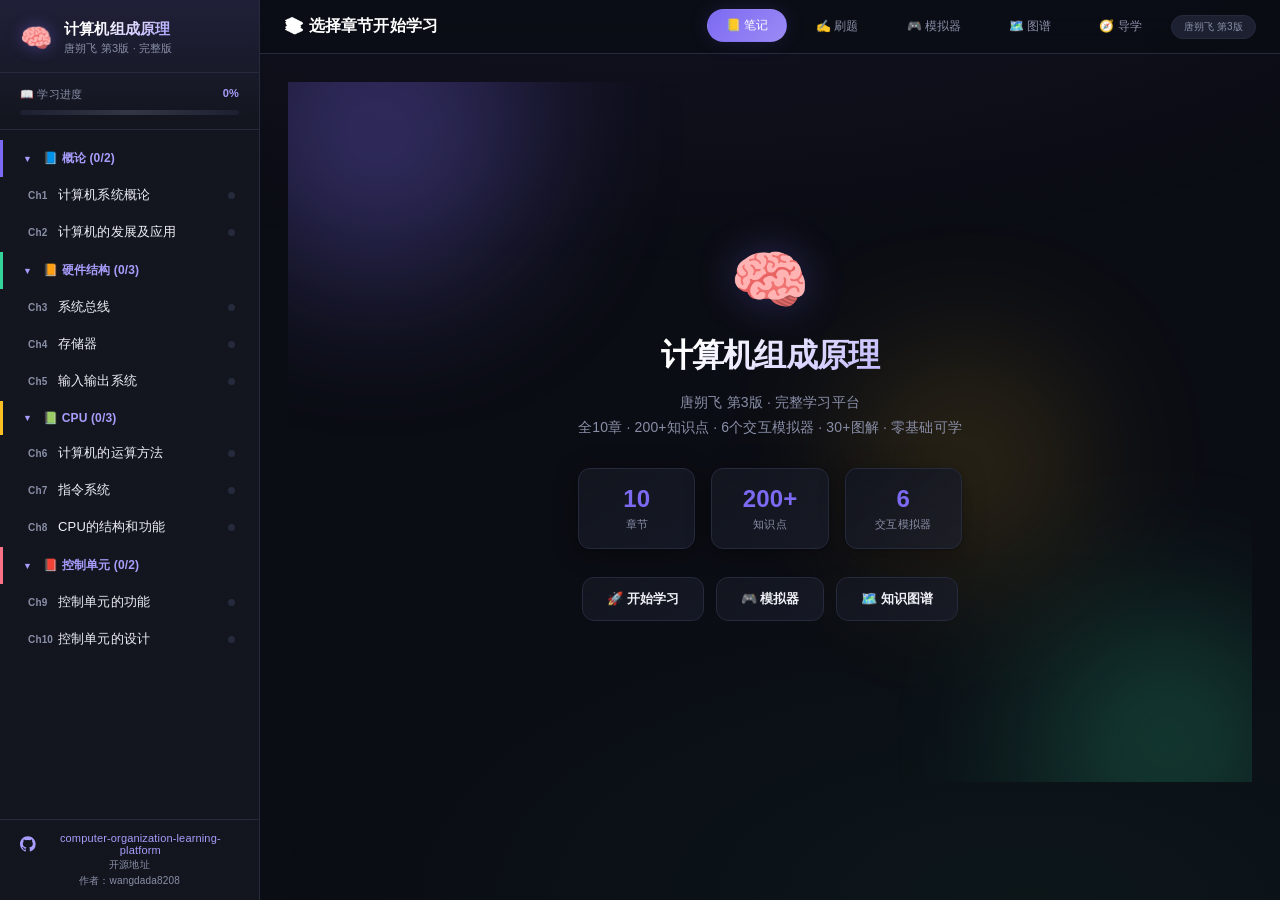
==== 计算机组成原理学习平台🦞.html @ 29bec005 "feat: UI深度美化改造 — 全新设计系统、粒子动画欢迎页、流光进度条、胶囊选项卡、毛玻璃卡片、全局动效系统" ====
<!DOCTYPE html><html lang="zh-CN"><head><meta charset="UTF-8"><meta name="viewport" content="width=device-width,initial-scale=1.0"><meta name="description" content="计算机组成原理（唐朔飞第3版）完整学习平台，含200+知识点、6个交互模拟器、30+图解、刷题模块，零基础可学"><meta name="keywords" content="计算机组成原理,唐朔飞,学习平台,数字电路,CPU,指令系统,冯诺依曼,补码,Cache,流水线"><link rel="icon" href="data:image/svg+xml,<svg xmlns='http://www.w3.org/2000/svg' viewBox='0 0 100 100'><text y='.9em' font-size='90'>🧠</text></svg>"><title>计算机组成原理 完整学习平台🦞</title><style>
:root{--bg:#0b0d14;--bg2:#13161f;--bg3:#1c2030;--tx:#eef0f5;--t2:#8a8fa8;--ac:#7c6af2;--a2:#a89dfc;--gn:#34d399;--rd:#fb7185;--or:#fbbf24;--bd:#252a3d;--rdx:14px;--glow:0 0 20px rgba(124,106,242,.15);--glow-gn:0 0 20px rgba(52,211,153,.12);--glow-rd:0 0 20px rgba(251,113,133,.12);--card-sh:0 4px 24px rgba(0,0,0,.35),0 1px 2px rgba(0,0,0,.2)}
*{margin:0;padding:0;box-sizing:border-box}
body{font-family:-apple-system,BlinkMacSystemFont,'PingFang SC','Microsoft YaHei',sans-serif;background:var(--bg);color:var(--tx);height:100vh;overflow:hidden;display:flex;letter-spacing:.01em}
body::before{content:'';position:fixed;inset:0;background:radial-gradient(ellipse 80% 50% at 50% -20%,rgba(124,106,242,.08),transparent),radial-gradient(ellipse 60% 40% at 80% 100%,rgba(52,211,153,.05),transparent);pointer-events:none;z-index:0}

/* ===== 侧边栏 ===== */
.sb{width:260px;min-width:260px;background:linear-gradient(180deg,var(--bg2) 0%,rgba(19,22,31,.98) 100%);border-right:1px solid var(--bd);display:flex;flex-direction:column;overflow:hidden;position:relative;z-index:1}
.sb::before{content:'';position:absolute;top:0;left:0;right:0;height:120px;background:linear-gradient(180deg,rgba(124,106,242,.12),transparent);pointer-events:none}
.sb-h{padding:20px 20px 16px;border-bottom:1px solid var(--bd);display:flex;align-items:center;gap:12px;position:relative;z-index:1}
.sb-h .lg{font-size:26px;text-shadow:0 0 16px rgba(124,106,242,.4);animation:float 3s ease-in-out infinite}
.sb-h h2{font-size:15px;font-weight:700;background:linear-gradient(135deg,#fff 30%,var(--a2) 100%);-webkit-background-clip:text;-webkit-text-fill-color:transparent}
.sb-h .su{font-size:11px;color:var(--t2);margin-top:2px;display:block}

/* 进度条 */
.pw{padding:14px 20px;border-bottom:1px solid var(--bd);position:relative;z-index:1}
.pl{font-size:11px;color:var(--t2);margin-bottom:8px;display:flex;justify-content:space-between;font-weight:500}
.pl span:last-child{color:var(--a2);font-weight:700}
.pb{height:5px;background:var(--bg3);border-radius:10px;overflow:hidden;position:relative}
.pb::before{content:'';position:absolute;inset:0;background:linear-gradient(90deg,transparent,rgba(255,255,255,.1),transparent);animation:shimmer 2s infinite}
.pf{height:100%;background:linear-gradient(90deg,var(--ac),var(--a2),var(--ac));background-size:200% 100%;border-radius:10px;transition:width .6s cubic-bezier(.4,0,.2,1);animation:flow 3s linear infinite}

/* 目录树 */
.tr{flex:1;overflow-y:auto;padding:10px 0;position:relative;z-index:1}.tr::-webkit-scrollbar{width:4px}.tr::-webkit-scrollbar-thumb{background:var(--bd);border-radius:4px}
.tp{margin-bottom:2px}
.tp-h{display:flex;align-items:center;padding:10px 20px;cursor:pointer;font-size:12px;color:var(--a2);font-weight:700;gap:8px;border-radius:0 8px 8px 0;margin-right:8px;transition:all .2s}.tp-h:hover{background:rgba(124,106,242,.08)}
.tp-h .ar{font-size:9px;transition:transform .3s cubic-bezier(.4,0,.2,1);display:inline-block;width:12px}
.tp.cl .tp-h .ar{transform:rotate(-90deg)}.tp.cl .clst{display:none}
.tp:nth-child(1) .tp-h{border-left:3px solid #7c6af2}
.tp:nth-child(2) .tp-h{border-left:3px solid #34d399}
.tp:nth-child(3) .tp-h{border-left:3px solid #fbbf24}
.tp:nth-child(4) .tp-h{border-left:3px solid #fb7185}

.ci{display:flex;align-items:center;padding:9px 16px 9px 28px;cursor:pointer;font-size:13px;gap:8px;border-radius:0 10px 10px 0;margin-right:8px;margin-bottom:1px;transition:all .2s cubic-bezier(.4,0,.2,1);position:relative}
.ci:hover{background:rgba(124,106,242,.08);transform:translateX(2px)}
.ci.ac{background:linear-gradient(90deg,rgba(124,106,242,.15),rgba(124,106,242,.05));color:var(--a2);font-weight:600}
.ci.ac::before{content:'';position:absolute;left:0;top:50%;transform:translateY(-50%);width:3px;height:20px;background:linear-gradient(180deg,var(--ac),var(--a2));border-radius:0 3px 3px 0}
.ci .cn{font-size:10px;color:var(--t2);width:22px;font-weight:600}
.ci.ac .cn{color:var(--ac)}
.ci .cna{flex:1}.ci .cd{width:7px;height:7px;border-radius:50%;background:var(--bd);transition:all .3s}
.ci.dn .cd{background:var(--gn);box-shadow:var(--glow-gn)}

/* ===== 主区域 ===== */
.mn{flex:1;display:flex;flex-direction:column;overflow:hidden;position:relative;z-index:1}
.tb{padding:10px 24px;border-bottom:1px solid var(--bd);display:flex;align-items:center;gap:10px;flex-wrap:wrap;background:rgba(11,13,20,.8);backdrop-filter:blur(12px)}

/* 胶囊选项卡 */
.mb{padding:7px 18px;border-radius:24px;border:1px solid transparent;background:transparent;color:var(--t2);cursor:pointer;font-size:12px;font-weight:500;transition:all .3s cubic-bezier(.4,0,.2,1);position:relative;white-space:nowrap}
.mb:hover{color:var(--tx);background:rgba(124,106,242,.08)}
.mb.ac{background:linear-gradient(135deg,var(--ac),#9b8bf5);color:#fff;border-color:transparent;box-shadow:var(--glow);transform:translateY(-1px)}
.mb.ac:hover{background:linear-gradient(135deg,#6d5ce0,#8b7af0)}

.tb .ti{font-size:16px;font-weight:700;flex:1;min-width:200px;background:linear-gradient(135deg,#fff 40%,var(--a2));-webkit-background-clip:text;-webkit-text-fill-color:transparent}
.tb .ba{font-size:10px;padding:4px 12px;border-radius:20px;background:var(--bg3);color:var(--t2);border:1px solid var(--bd);font-weight:500}

.ct{flex:1;overflow-y:auto;padding:28px;scroll-behavior:smooth}.ct::-webkit-scrollbar{width:6px}.ct::-webkit-scrollbar-thumb{background:var(--bd);border-radius:6px}.ct::-webkit-scrollbar-track{background:transparent}

/* ===== 内容区域 ===== */
.sec{max-width:900px;margin:0 auto;display:none;animation:fadeInUp .5s cubic-bezier(.4,0,.2,1)}.sec.ac{display:block}
.sec h3{font-size:24px;margin-bottom:10px;color:#fff;font-weight:800;letter-spacing:-.02em}
.sec .chd{color:var(--t2);font-size:13px;margin-bottom:28px;line-height:1.8}

/* 章节卡片 */
.sect{margin:24px 0;padding:20px 24px;background:linear-gradient(145deg,var(--bg2),rgba(28,32,48,.8));border-radius:var(--rdx);border:1px solid var(--bd);box-shadow:var(--card-sh);transition:all .3s}.sect:hover{border-color:rgba(124,106,242,.2);box-shadow:var(--card-sh),var(--glow)}
.sect h4{font-size:15px;color:var(--a2);margin-bottom:14px;padding-bottom:10px;border-bottom:1px solid var(--bd);font-weight:700;display:flex;align-items:center;gap:8px}
.sect h4::before{content:'';width:4px;height:16px;background:linear-gradient(180deg,var(--ac),var(--a2));border-radius:4px}

/* 知识点 */
.pt{margin:16px 0;padding:14px 16px;border-radius:10px;background:rgba(28,32,48,.4);border:1px solid transparent;transition:all .25s}
.pt:hover{background:rgba(28,32,48,.7);border-color:rgba(124,106,242,.15);transform:translateX(4px)}
.pt .ptt{font-size:13px;font-weight:700;color:var(--tx);cursor:pointer;display:flex;align-items:flex-start;gap:6px}
.pt .ptt::before{content:'\25b8';color:var(--ac);font-size:11px;flex-shrink:0;margin-top:1px;width:16px;text-align:center;transition:transform .2s}
.pt.exp .ptt::before{content:'\25be'}
.pt .ptc{font-size:12.5px;color:var(--t2);line-height:1.9;margin-left:22px;margin-top:6px;display:none}
.pt .svg-wrap{margin:10px 0 10px 22px;padding:14px;background:var(--bg3);border-radius:10px;overflow-x:auto;display:none;text-align:center;border:1px solid rgba(124,106,242,.15);box-shadow:0 0 20px rgba(124,106,242,.08)}
.pt .tip{margin:8px 0 0 22px;padding:8px 14px;background:linear-gradient(90deg,rgba(251,191,36,.08),rgba(251,191,36,.02));border-left:3px solid var(--or);font-size:11px;color:var(--or);border-radius:0 8px 8px 0;display:none;font-weight:500}
.pt.exp .ptc,.pt.exp .svg-wrap,.pt.exp .tip{display:block;animation:fadeIn .3s}

/* ===== 刷题 ===== */
.st{font-size:12px;color:var(--t2);margin-bottom:18px}
.qc{padding:22px;background:linear-gradient(145deg,var(--bg2),rgba(28,32,48,.6));border-radius:var(--rdx);border:1px solid var(--bd);margin-bottom:18px;box-shadow:var(--card-sh);transition:all .3s}.qc:hover{border-color:rgba(124,106,242,.15)}
.qc .qn{font-size:11px;color:var(--a2);margin-bottom:8px;font-weight:600;text-transform:uppercase;letter-spacing:.05em}
.qc .qt{font-size:14.5px;line-height:1.7;margin-bottom:16px;font-weight:500}
.qc .op{display:flex;flex-direction:column;gap:8px}
.qc .ot{padding:12px 16px;border-radius:10px;border:1px solid var(--bd);background:rgba(28,32,48,.6);cursor:pointer;font-size:13.5px;transition:all .2s cubic-bezier(.4,0,.2,1);position:relative;overflow:hidden}
.qc .ot:hover{border-color:var(--ac);background:rgba(124,106,242,.08);transform:translateX(4px)}
.qc .ot.sl{border-color:var(--ac);background:rgba(124,106,242,.12);box-shadow:var(--glow)}
.qc .ot.cr{border-color:var(--gn)!important;background:rgba(52,211,153,.12)!important;box-shadow:var(--glow-gn);animation:pop .4s cubic-bezier(.4,0,.2,1)}
.qc .ot.wr{border-color:var(--rd)!important;background:rgba(251,113,133,.12)!important;box-shadow:var(--glow-rd);animation:shake .5s}

.fbk{margin-top:12px;font-size:12.5px;padding:10px 14px;border-radius:8px;font-weight:500;line-height:1.6}
.fbk.ok{background:rgba(52,211,153,.1);color:var(--gn);border:1px solid rgba(52,211,153,.2)}
.fbk.er{background:rgba(251,113,133,.1);color:var(--rd);border:1px solid rgba(251,113,133,.2)}
.qa{display:flex;gap:10px;margin-top:18px;flex-wrap:wrap}

/* ===== 按钮 ===== */
.bt{padding:9px 22px;border-radius:10px;border:1px solid var(--bd);background:var(--bg3);color:var(--tx);cursor:pointer;font-size:13px;font-weight:500;transition:all .2s cubic-bezier(.4,0,.2,1);position:relative;overflow:hidden}
.bt:hover{border-color:var(--ac);background:rgba(124,106,242,.08);transform:translateY(-1px);box-shadow:var(--glow)}
.bt:active{transform:translateY(0)}
.bt.pr{background:linear-gradient(135deg,var(--ac),#8b7af0);border-color:transparent;color:#fff;box-shadow:var(--glow)}
.bt.pr:hover{background:linear-gradient(135deg,#6d5ce0,#7b6ae0);transform:translateY(-1px)}
.bt.danger{border-color:var(--rd);color:var(--rd)}.bt.danger:hover{background:rgba(251,113,133,.1);box-shadow:var(--glow-rd)}

/* ===== 成绩展示 ===== */
.sd{text-align:center;padding:36px;background:linear-gradient(145deg,var(--bg2),rgba(28,32,48,.6));border-radius:var(--rdx);border:1px solid var(--bd);margin:20px 0;box-shadow:var(--card-sh)}
.sd .bs{font-size:52px;font-weight:800;background:linear-gradient(135deg,var(--gn),#6ee7b7);-webkit-background-clip:text;-webkit-text-fill-color:transparent}
.sd .bs.gd{background:linear-gradient(135deg,var(--a2),#c4b5fd);-webkit-background-clip:text}
.sd .bs.ok{background:linear-gradient(135deg,var(--or),#fde68a);-webkit-background-clip:text}
.sd .det{font-size:13px;color:var(--t2);margin-top:8px}
.gr{color:var(--gn)}.gd{color:var(--a2)}.ok{color:var(--or)}

/* ===== 首页欢迎 ===== */
.welcome{min-height:calc(100vh - 200px);display:flex;flex-direction:column;align-items:center;justify-content:center;text-align:center;padding:40px 20px;position:relative;overflow:hidden}
.welcome-bg{position:absolute;inset:0;overflow:hidden;pointer-events:none}
.welcome-bg .orb{position:absolute;border-radius:50%;filter:blur(80px);opacity:.35;animation:floatOrb 8s ease-in-out infinite}
.welcome-bg .orb:nth-child(1){width:300px;height:300px;background:var(--ac);top:-100px;left:-60px;animation-delay:0s}
.welcome-bg .orb:nth-child(2){width:250px;height:250px;background:var(--gn);bottom:-80px;right:-40px;animation-delay:-3s;opacity:.25}
.welcome-bg .orb:nth-child(3){width:200px;height:200px;background:var(--or);top:40%;left:60%;animation-delay:-5s;opacity:.2}
.welcome-content{position:relative;z-index:1;max-width:560px}
.welcome .w-icon{font-size:64px;margin-bottom:16px;display:inline-block;animation:float 4s ease-in-out infinite;text-shadow:0 0 40px rgba(124,106,242,.3)}
.welcome h2{font-size:32px;font-weight:800;margin-bottom:12px;background:linear-gradient(135deg,#fff 30%,var(--a2));-webkit-background-clip:text;-webkit-text-fill-color:transparent;letter-spacing:-.03em}
.welcome p.desc{color:var(--t2);font-size:14px;line-height:1.8;margin-bottom:28px}
.welcome .stats{display:grid;grid-template-columns:repeat(3,1fr);gap:16px;margin-bottom:28px}
.welcome .stat{padding:16px;background:linear-gradient(145deg,var(--bg2),rgba(28,32,48,.6));border-radius:12px;border:1px solid var(--bd);box-shadow:var(--card-sh);transition:all .3s}.welcome .stat:hover{transform:translateY(-4px);border-color:rgba(124,106,242,.2)}
.welcome .stat .num{font-size:24px;font-weight:800;color:var(--ac);margin-bottom:4px}
.welcome .stat .lab{font-size:11px;color:var(--t2);font-weight:500}
.welcome .quick-btns{display:flex;gap:12px;justify-content:center;flex-wrap:wrap}
.welcome .qbtn{padding:12px 24px;border-radius:12px;border:1px solid var(--bd);background:linear-gradient(145deg,var(--bg2),rgba(28,32,48,.6));color:var(--tx);cursor:pointer;font-size:13px;font-weight:600;transition:all .3s;display:flex;align-items:center;gap:8px}
.welcome .qbtn:hover{border-color:var(--ac);transform:translateY(-2px);box-shadow:var(--glow);background:rgba(124,106,242,.08)}

/* ===== 导学/模拟器 ===== */
.mp{padding:28px;background:linear-gradient(145deg,var(--bg2),rgba(28,32,48,.6));border-radius:var(--rdx);border:1px solid var(--bd);text-align:center;line-height:2.2;box-shadow:var(--card-sh)}
.mp .mt{font-size:14px;font-weight:700;color:var(--a2);margin:10px 0 6px}
.mp .mc{display:inline-block;padding:6px 14px;margin:4px;border-radius:8px;border:1px solid var(--bd);background:rgba(28,32,48,.6);font-size:12px;cursor:pointer;transition:all .2s;font-weight:500}
.mp .mc:hover{border-color:var(--ac);color:var(--a2);background:rgba(124,106,242,.08);transform:translateY(-1px);box-shadow:var(--glow)}
.guide-card{padding:18px 22px;background:linear-gradient(145deg,var(--bg2),rgba(28,32,48,.6));border-radius:var(--rdx);border:1px solid var(--bd);margin:14px 0;box-shadow:var(--card-sh);transition:all .3s}.guide-card:hover{border-color:rgba(124,106,242,.2);transform:translateX(4px)}
.gc-title{font-size:14px;font-weight:700;color:var(--a2);margin-bottom:10px;display:flex;align-items:center;gap:8px}
.gc-body{font-size:12.5px;color:var(--t2);line-height:1.9}
.gp-row{display:flex;gap:12px;align-items:center;margin:14px 0}
.gp-step{width:38px;height:38px;border-radius:50%;border:2px solid var(--bd);display:flex;align-items:center;justify-content:center;font-size:13px;font-weight:800;flex-shrink:0;background:var(--bg3);transition:all .3s}
.gp-step.dn{border-color:var(--gn);background:rgba(52,211,153,.1);color:var(--gn);box-shadow:var(--glow-gn)}
.gp-line{flex:1;height:3px;background:var(--bd);border-radius:3px;position:relative;overflow:hidden}.gp-line.dn{background:linear-gradient(90deg,var(--gn),#6ee7b7);box-shadow:var(--glow-gn)}

/* ===== 模拟器 ===== */
.sim{padding:24px;background:linear-gradient(145deg,var(--bg2),rgba(28,32,48,.6));border-radius:var(--rdx);border:1px solid var(--bd);margin:24px 0;box-shadow:var(--card-sh)}
.sim h4{font-size:14px;font-weight:700;color:var(--a2);margin-bottom:14px;padding-bottom:10px;border-bottom:1px solid var(--bd);display:flex;align-items:center;gap:8px}
.sim h4::before{content:'';width:4px;height:16px;background:linear-gradient(180deg,var(--ac),var(--a2));border-radius:4px}
.sim canvas{border-radius:10px;background:#0e1018;max-width:100%;border:1px solid var(--bd)}
.sim-body{display:flex;flex-direction:column;gap:14px;align-items:center}
.sim-ctrl{display:flex;gap:10px;flex-wrap:wrap;justify-content:center;align-items:center;margin-top:10px}
.sim-ctrl input,.sim-ctrl select{padding:7px 14px;border-radius:8px;border:1px solid var(--bd);background:var(--bg3);color:var(--tx);font-size:12.5px;transition:all .2s}
.sim-ctrl input:focus,.sim-ctrl select:focus{outline:none;border-color:var(--ac);box-shadow:var(--glow)}
.sim-ctrl button{padding:7px 16px;border-radius:8px;border:none;background:linear-gradient(135deg,var(--ac),#8b7af0);color:#fff;cursor:pointer;font-size:12.5px;font-weight:500;transition:all .2s;box-shadow:var(--glow)}
.sim-ctrl button:hover{background:linear-gradient(135deg,#6d5ce0,#7b6ae0);transform:translateY(-1px)}
.sim-info{font-size:11.5px;color:var(--t2);text-align:center;line-height:1.8}
.sim-steps{display:flex;gap:8px;flex-wrap:wrap;justify-content:center;margin:10px 0}
.sim-step{padding:7px 14px;border-radius:8px;border:1px solid var(--bd);background:rgba(28,32,48,.6);font-size:11px;color:var(--t2);font-weight:500;transition:all .2s}
.sim-step.active{border-color:var(--ac);background:rgba(124,106,242,.12);color:var(--a2);box-shadow:var(--glow)}
.sim-selector{display:flex;gap:10px;margin-bottom:18px;flex-wrap:wrap;justify-content:center}
.sim-selector button{padding:9px 18px;border-radius:10px;border:1px solid var(--bd);background:rgba(28,32,48,.6);color:var(--t2);cursor:pointer;font-size:12.5px;font-weight:500;transition:all .2s}
.sim-selector button:hover,.sim-selector button.ac{background:linear-gradient(135deg,var(--ac),#8b7af0);color:#fff;border-color:transparent;box-shadow:var(--glow);transform:translateY(-1px)}

/* ===== 错题本 ===== */
.wb-item{padding:14px;margin:10px 0;background:linear-gradient(145deg,var(--bg3),rgba(28,32,48,.5));border-radius:10px;border:1px solid var(--bd);transition:all .2s}.wb-item:hover{border-color:rgba(124,106,242,.15);transform:translateX(4px)}
.wb-item .wb-q{font-size:12.5px;font-weight:700;margin-bottom:6px;color:var(--tx)}
.wb-item .wb-a{font-size:12px;color:var(--gn);font-weight:500}.wb-item .wb-my{font-size:12px;color:var(--rd);font-weight:500}

/* ===== 解析框 ===== */
.qc .exp-box{margin-top:12px;padding:14px;background:rgba(124,106,242,.06);border-radius:10px;border:1px solid rgba(124,106,242,.15);font-size:12px;color:var(--a2);line-height:1.7;display:none}
.qc .exp-box.show{display:block;animation:fadeIn .4s}

/* ===== 填空/判断 ===== */
.qc .fill{width:100%;padding:12px 16px;border-radius:10px;border:1px solid var(--bd);background:rgba(28,32,48,.6);color:var(--tx);font-size:13.5px;transition:all .2s}
.qc .fill:focus{outline:none;border-color:var(--ac);box-shadow:var(--glow)}
.tf-btns{display:flex;gap:12px}.tf-btn{padding:9px 28px;border-radius:10px;border:1px solid var(--bd);background:rgba(28,32,48,.6);color:var(--tx);cursor:pointer;font-size:13.5px;font-weight:500;transition:all .2s}
.tf-btn:hover{border-color:var(--ac);background:rgba(124,106,242,.08)}
.tf-btn.sl{border-color:var(--ac);background:rgba(124,106,242,.12);box-shadow:var(--glow)}

/* ===== 空状态 ===== */
.es{text-align:center;padding:80px 20px;color:var(--t2)}.es .ic{font-size:56px;margin-bottom:16px;opacity:.6}

/* ===== 动画 ===== */
@keyframes fadeIn{from{opacity:0}to{opacity:1}}
@keyframes fadeInUp{from{opacity:0;transform:translateY(20px)}to{opacity:1;transform:translateY(0)}}
@keyframes float{0%,100%{transform:translateY(0)}50%{transform:translateY(-8px)}}
@keyframes floatOrb{0%,100%{transform:translate(0,0) scale(1)}33%{transform:translate(20px,-15px) scale(1.05)}66%{transform:translate(-10px,10px) scale(.95)}}
@keyframes shimmer{0%{transform:translateX(-100%)}100%{transform:translateX(200%)}}
@keyframes flow{0%{background-position:0% 50%}100%{background-position:200% 50%}}
@keyframes pop{0%{transform:scale(.9)}50%{transform:scale(1.02)}100%{transform:scale(1)}}
@keyframes shake{0%,100%{transform:translateX(0)}20%{transform:translateX(-6px)}40%{transform:translateX(6px)}60%{transform:translateX(-3px)}80%{transform:translateX(3px)}}

/* ===== 响应式 ===== */
.hb{display:none;background:transparent;border:none;color:var(--tx);font-size:22px;cursor:pointer;padding:4px;line-height:1;transition:all .2s}.hb:hover{color:var(--a2);transform:scale(1.1)}
.sb-overlay{display:none;position:fixed;top:0;left:0;width:100%;height:100%;background:rgba(0,0,0,.6);backdrop-filter:blur(4px);z-index:90}

@media(max-width:1024px){
  .sb{width:260px;min-width:260px;transition:transform .35s cubic-bezier(.4,0,.2,1);position:fixed;top:0;left:0;height:100vh;z-index:100;transform:translateX(0)}
  .sb.collapsed{transform:translateX(-260px)}
  .mn{margin-left:260px;transition:margin-left .35s cubic-bezier(.4,0,.2,1)}
  .mn.expanded{margin-left:0}
  .hb{display:block}
  .sec{max-width:100%}
  .sect{padding:16px 18px}
  .tb{gap:8px;padding:10px 16px}
  .tb .ti{font-size:14px;min-width:0}
  .mb{padding:6px 14px;font-size:11px}
  .ba{display:none}
  body{overflow:hidden}
  .welcome h2{font-size:24px}
  .welcome .stats{grid-template-columns:repeat(3,1fr);gap:10px}
  .welcome .stat{padding:12px}
  .welcome .stat .num{font-size:20px}
}
@media(max-width:768px){
  .sb{width:280px;min-width:280px;transform:translateX(-100%)}
  .sb.open{transform:translateX(0)}
  .sb-overlay.show{display:block}
  .mn{margin-left:0!important;flex-direction:column}
  .ct{padding:14px}
  .sec{padding:0}
  .sec h3{font-size:20px}
  .sect{padding:14px 16px;margin:16px 0}
  .sect h4{font-size:14px}
  .pt{padding:12px}
  .pt .ptt{font-size:12.5px}
  .pt .ptc{font-size:11.5px;margin-left:16px}
  .pt .svg-wrap{margin-left:0;padding:10px}
  .pt .tip{margin-left:0;font-size:10px}
  .tb{flex-wrap:nowrap;overflow-x:auto;gap:6px;padding:8px 14px;-webkit-overflow-scrolling:touch}
  .tb .ti{font-size:13px;flex:0 0 auto;white-space:nowrap}
  .mb{flex-shrink:0;padding:6px 12px;font-size:10.5px;border-radius:20px}
  .qc{padding:16px}
  .qc .qt{font-size:13.5px}
  .qc .ot{padding:10px 14px;font-size:12.5px}
  .sim{padding:16px}
  .sim-body{scale:.75;transform-origin:top center}
  .sim-ctrl{flex-direction:column;gap:6px}
  .sim-selector{flex-wrap:nowrap;overflow-x:auto;gap:6px;-webkit-overflow-scrolling:touch}
  .sim-selector button{flex-shrink:0;padding:7px 12px;font-size:11px}
  .gp-step{width:30px;height:30px;font-size:11px}
  .bt{padding:8px 16px;font-size:12px}
  .tf-btns{flex-direction:column}
  .mp{padding:18px}
  .sd .bs{font-size:40px}
  .sd{padding:28px 20px}
  body{overflow:hidden;position:relative}
  .welcome{min-height:auto;padding:30px 16px}
  .welcome h2{font-size:22px}
  .welcome .stats{grid-template-columns:1fr;gap:10px}
  .welcome .quick-btns{flex-direction:column;align-items:stretch}
  .welcome .qbtn{justify-content:center}
}
</style>
</style>
<body>
<aside class="sb"><div class="sb-h"><span class="lg">🧠</span><div><h2>计算机组成原理</h2><span class="su">唐朔飞 第3版 · 完整版</span></div></div>
<div class="pw"><div class="pl"><span>📖 学习进度</span><span id="pp">0%</span></div><div class="pb"><div class="pf" id="pf" style="width:0%"></div></div></div>
<nav class="tr" id="chTree"></nav>
<div style="border-top:1px solid var(--bd);padding:12px 20px;font-size:11px;color:var(--t2);text-align:center">
    <a href="https://github.com/wangdada8208/computer-organization-learning-platform" target="_blank" style="color:var(--a2);text-decoration:none;display:flex;align-items:center;justify-content:center;gap:6px">
    <svg viewBox="0 0 16 16" width="16" height="16" fill="currentColor"><path d="M8 0C3.58 0 0 3.58 0 8c0 3.54 2.29 6.53 5.47 7.59.4.07.55-.17.55-.38 0-.19-.01-.82-.01-1.49-2.01.37-2.53-.49-2.69-.94-.09-.23-.48-.94-.82-1.13-.28-.15-.68-.52-.01-.53.63-.01 1.08.58 1.23.82.72 1.21 1.87.87 2.33.66.07-.52.28-.87.51-1.07-1.78-.2-3.64-.89-3.64-3.95 0-.87.31-1.59.82-2.15-.08-.2-.36-1.02.08-2.12 0 0 .67-.21 2.2.82.64-.18 1.32-.27 2-.27.68 0 1.36.09 2 .27 1.53-1.04 2.2-.82 2.2-.82.44 1.1.16 1.92.08 2.12.51.56.82 1.27.82 2.15 0 3.07-1.87 3.75-3.65 3.95.29.25.54.73.54 1.48 0 1.07-.01 1.93-.01 2.2 0 .21.15.46.55.38A8.013 8.013 0 0016 8c0-4.42-3.58-8-8-8z"/></svg>
    <span>computer-organization-learning-platform</span>
  </a>
  <div style="font-size:10px;color:var(--t2);margin-top:2px">开源地址</div>
  <div style="font-size:10px;color:var(--t2);margin-top:2px">作者：wangdada8208</div>
</div></aside>
<main class="mn"><div class="tb"><button class="hb" onclick="toggleSidebar()" title="目录">☰</button><span class="ti" id="cTitle">📚 选择章节开始学习</span><button class="mb ac" data-mode="notes">📒 笔记</button><button class="mb" data-mode="quiz">✍️ 刷题</button><button class="mb" data-mode="sim">🎮 模拟器</button><button class="mb" data-mode="graph">🗺️ 图谱</button><button class="mb" data-mode="guide">🧭 导学</button><span class="ba" id="cBadge">唐朔飞 第3版</span></div><div class="ct" id="content"><div class="welcome"><div class="welcome-bg"><div class="orb"></div><div class="orb"></div><div class="orb"></div></div><div class="welcome-content"><div class="w-icon">🧠</div><h2>计算机组成原理</h2><p class="desc">唐朔飞 第3版 · 完整学习平台<br>全10章 · 200+知识点 · 6个交互模拟器 · 30+图解 · 零基础可学</p><div class="stats"><div class="stat"><div class="num">10</div><div class="lab">章节</div></div><div class="stat"><div class="num">200+</div><div class="lab">知识点</div></div><div class="stat"><div class="num">6</div><div class="lab">交互模拟器</div></div></div><div class="quick-btns"><button class="qbtn" onclick="document.querySelector('.tp-h').click();document.querySelector('.ci').click()">🚀 开始学习</button><button class="qbtn" onclick="document.querySelector('[data-mode=sim]').click()">🎮 模拟器</button><button class="qbtn" onclick="document.querySelector('[data-mode=graph]').click()">🗺️ 知识图谱</button></div></div></div></div></main>
<div class="sb-overlay" id="sbOverlay" onclick="toggleSidebar()"></div>

<script>
const CHS=[{"id": "ch1", "n": 1, "nm": "计算机系统概论", "pg": "3-19", "desc": "本章是计算机组成原理的入门，建立对计算机系统的基本认知，理解软硬件概念、冯·诺依曼结构、计算机工作步骤和主要技术指标。", "secs": [{"title": "1.1 计算机系统简介", "points": [{"t": "计算机的软硬件概念", "c": "<b>硬件</b>是计算机实体部分——运算器、控制器、存储器、输入输出设备等看得见摸得着的物理装置。<b>软件</b>是程序和数据，分为<b>系统软件</b>和<b>应用软件</b>。在逻辑功能上等效——这叫<b>软硬件逻辑等价性</b>。","svg":'<svg viewBox="0 0 400 130"><rect x="10" y="5" width="380" height="48" rx="8" fill="#1a1d27" stroke="#6c5ce7"/><text x="200" y="20" text-anchor="middle" fill="#a29bfe" font-size="11">软件层（应用软件 → 系统软件）</text><text x="200" y="38" text-anchor="middle" fill="#8b8fa3" font-size="9">逻辑功能等效 ↕</text><rect x="10" y="60" width="380" height="48" rx="8" fill="#1a1d27" stroke="#00b894"/><text x="200" y="80" text-anchor="middle" fill="#00b894" font-size="11">硬件层（CPU + 存储器 + I/O设备）</text><text x="200" y="98" text-anchor="middle" fill="#8b8fa3" font-size="9">物理装置，看得见摸得着</text></svg>',"tip":"💡 口诀：硬件实体软件虚，逻辑等效可互换","c":"，如运算器、控制器、存储器、输入输出设备等看得见摸得着的物理装置。软件是计算机的程序和数据，分为系统软件（操作系统、编译器、数据库管理系统等）和应用软件（Office、浏览器、游戏等）。系统软件管理硬件资源，应用软件解决用户具体问题。硬件和软件在逻辑功能上是等效的——某些功能可以用硬件实现，也可以用软件实现，这称为软硬件逻辑等价性。例如浮点运算可由硬件FPU完成，也可由软件模拟实现。"}, {"t": "计算机系统的层次结构", "c": "计算机系统从底层到高层可分为：微程序级（CPU内部微操作控制）、机器语言级（二进制指令）、操作系统级（资源管理）、汇编语言级（助记符编程）、高级语言级（C/Java/Python等）。层与层之间通过翻译或解释实现转换。虚拟机概念：除了底层物理机外，每层都对其上层表现为一台虚拟机，隐藏了下层细节。层次结构使得各层可以独立发展演进，上层无需关心下层实现细节——这就是抽象的力量。"}, {"t": "计算机组成 vs 计算机体系结构", "c": "这是两个容易混淆但本质不同的概念。计算机体系结构是程序员视角看到的计算机属性——指令集、数据类型、寻址方式、I/O机制等，它是软硬件的交界面。计算机组成是体系结构的逻辑实现——具体的数据通路、控制信号、存储层次、总线结构等。同一体系结构(如x86)可以有多种组成实现(Intel和AMD的内部设计不同)。区分这两个概念有助于理解为什么不同厂商的CPU可以运行相同的软件。"}]}, {"title": "1.2 计算机的基本组成", "points": [{"t": "冯·诺依曼计算机的特点", "c": "<b>冯·诺依曼</b>1945年提出<b>存储程序</b>概念。六大特点：①五大部件组成 ②指令和数据用二进制 ③指令含操作码和地址码 ④顺序存放PC指示 ⑤以运算器为中心 ⑥<b>存储程序按地址执行</b>——最核心特征。","svg":'<svg viewBox="0 0 400 180"><rect x="130" y="8" width="140" height="36" rx="8" fill="#6c5ce7"/><text x="200" y="31" text-anchor="middle" fill="#fff" font-size="11">运算器 ALU</text><rect x="130" y="52" width="140" height="36" rx="8" fill="#00b894"/><text x="200" y="75" text-anchor="middle" fill="#fff" font-size="11">控制器 CU</text><rect x="20" y="100" width="95" height="30" rx="6" fill="#252836" stroke="#fdcb6e"/><text x="67" y="119" text-anchor="middle" fill="#fdcb6e" font-size="9">输入</text><rect x="130" y="140" width="140" height="30" rx="6" fill="#252836" stroke="#e17055"/><text x="200" y="159" text-anchor="middle" fill="#e17055" font-size="9">存储器（指令+数据）</text><rect x="285" y="100" width="95" height="30" rx="6" fill="#252836" stroke="#fdcb6e"/><text x="332" y="119" text-anchor="middle" fill="#fdcb6e" font-size="9">输出</text><line x1="200" y1="44" x2="200" y2="52" stroke="#fff" stroke-width="1"/></svg>',"tip":"💡 口诀：运控存储入出，存储程序是核心","c":"：(1)计算机由运算器、控制器、存储器、输入设备、输出设备五大部件组成；(2)指令和数据以同等地位存储在存储器中，均以二进制代码表示；(3)指令由操作码和地址码组成；(4)指令在存储器中按顺序存放，由程序计数器PC指示下一条指令地址；(5)以运算器为中心，I/O设备与存储器之间的数据传送都经过运算器（早期设计）；(6)存储程序并按地址顺序执行——这是冯·诺依曼机最核心的特点。"}, {"t": "计算机的硬件框图——以运算器为中心", "c": "早期冯·诺依曼结构以运算器为中心：运算器与存储器、输入设备、输出设备均直接相连。控制器通过控制线指挥各部件。这种结构的缺点是运算器成为数据传送的瓶颈——所有I/O数据都要经过运算器，降低了效率。现代计算机已改进为以存储器为中心的结构（哈佛结构的变体），I/O设备可以通过DMA等方式直接与存储器交换数据。"}, {"t": "计算机的工作步骤——取指令阶段", "c": "计算机执行程序的过程就是周而复始地执行指令。每条指令的执行分为取指、分析、执行三个阶段。取指令阶段：(1)PC中的指令地址送MAR（存储器地址寄存器）；(2)控制器发出读命令，存储器将MAR所指单元的内容读到MDR（存储器数据寄存器）；(3)MDR内容送IR（指令寄存器）；(4)PC自动加1，指向下一条指令地址。(PC)→MAR→存储体→MDR→IR，同时(PC)+1→PC。这是取指周期的标准微操作序列。"}, {"t": "计算机的工作步骤——分析指令和执行指令", "c": "分析指令阶段：IR中的指令经指令译码器ID译码，CU（控制单元）根据译码结果产生相应的控制信号序列。执行指令阶段：根据指令类型执行不同操作。以加法指令ADD X为例：(1)IR中地址码部分（X的地址）送MAR；(2)发出读命令，将操作数从主存取到MDR；(3)MDR中操作数送ALU的X寄存器；(4)ACC（累加器）内容送ALU，与X寄存器内容相加；(5)结果存回ACC。整个过程由CU发出的微操作控制信号精确协调。"}, {"t": "主存储器的基本结构", "c": "主存储器由存储体和外围电路组成。存储体由大量存储单元构成，每个单元包含若干存储元（能存1bit）。一个存储单元存放一个存储字，其位数称为存储字长。每个单元有唯一地址编号（地址号）。主存的工作方式是按地址存取——根据地址找到存储单元，对其内容进行读或写。地址由MAR提供，数据通过MDR进出。存储容量=2^(MAR位数)×(MDR位数)。例如MAR=16位则最多有64K个存储单元。"}, {"t": "运算器的基本结构", "c": "运算器至少包含3个寄存器和1个ALU。ACC(累加器)存放被加数/被减数/被乘数/被除数及运算结果；MQ(乘商寄存器)存放乘数及乘积低位/商；X(操作数寄存器)存放加数/减数/被乘数/除数。ALU(算术逻辑单元)完成算术和逻辑运算。这些寄存器在不同运算中存放不同操作数。例如加法：ACC存被加数及和，X存加数；乘法：ACC存乘积高位，MQ存乘数及乘积低位，X存被乘数。"}]}, {"title": "1.3 计算机硬件的主要技术指标", "points": [{"t": "机器字长", "c": "机器字长指CPU一次能处理的数据位数，通常与CPU内部寄存器的位数相同。字长越长，计算精度越高，但硬件成本也越高。历史上经历了4位→8位→16位→32位→64位的发展。当前主流是64位。注意区分：机器字长、指令字长、数据字长和存储字长可以不同，但都必须是字节(8bit)的整数倍。"}, {"t": "存储容量", "c": "存储容量表示存储器能存储信息的多少。主存容量=存储单元个数×存储字长(bit)。通常用字节数表示：主存容量=存储单元个数×存储字长/8 (B)。常见的容量单位：1KB=2^10B=1024B，1MB=2^20B，1GB=2^30B，1TB=2^40B。例如某计算机MAR=16位(64K单元)、MDR=32位(4B)，则主存容量=64K×4B=256KB。辅助存储器容量更大（GB/TB级），通常用硬盘、SSD、光盘等实现。"}, {"t": "运算速度——主频与CPI", "c": "CPU主频(f)是CPU内部时钟频率，单位Hz。主频越高，执行速度越快，但不是唯一决定因素。CPI(Cycles Per Instruction)是执行一条指令所需的平均时钟周期数。不同指令的CPI不同：简单指令(如MOV)可能1个周期，复杂指令(如DIV)可能需要几十个周期。平均CPI取决于指令集设计和程序特征。MIPS(Million Instructions Per Second)=f/(CPI×10⁶)。例如f=1GHz、CPI=2，则MIPS=1000/2=500。"}, {"t": "运算速度——MIPS与FLOPS", "c": "MIPS衡量每秒执行多少百万条指令，但局限在于：(1)不同机器的指令集不同，指令功能不具可比性；(2)同一程序在不同机器上的指令数不同。FLOPS(每秒浮点运算次数)更适合科学计算场景：MFLOPS=10⁶次浮点运算/秒，GFLOPS=10⁹，TFLOPS=10¹²。CPU执行时间=指令条数×CPI×时钟周期。要提高性能可从三方面入手：减少指令条数(编译器优化)、降低CPI(微架构改进)、缩短时钟周期(提高主频或改进工艺)。"}, {"t": "本书结构导读", "c": "本书围绕一台模型机展开，分四篇共10章。第1篇概论(Ch1-2)：建立计算机整体认知。第2篇硬件结构(Ch3-5)：覆盖总线、存储器和I/O系统——这三大部件通过总线连接成整机。第3篇CPU(Ch6-8)：涵盖运算方法、指令系统和CPU结构——这是计算机的核心。第4篇控制单元(Ch9-10)：CU的功能和两种设计方法（组合逻辑和微程序）。全书采用自顶向下逐步细化的思路，先了解整机，再深入各部件。"}]}]}, {"id": "ch2", "n": 2, "nm": "计算机的发展及应用", "pg": "20-40", "desc": "了解计算机发展历程和应用全景，建立计算机技术演进的历史观，理解各类应用的驱动因素。", "secs": [{"title": "2.1 计算机的产生和发展", "points": [{"t": "第一代：电子管计算机(1946-1958)", "c": "ENIAC(1946)是第一台通用电子数字计算机，使用18000多个电子管，重30吨，耗电150kW，每秒可完成5000次加法。电子管体积大、功耗高、寿命短、可靠性差。同时期冯·诺依曼参与设计了EDVAC，确立了存储程序概念。这一时期的计算机使用机器语言编程，输入输出采用穿孔纸带。主要应用于军事（弹道计算）和科研。第一代计算机奠定了现代计算机的体系结构基础。"}, {"t": "第二代：晶体管计算机(1958-1964)", "c": "晶体管替代电子管使计算机体积大幅缩小、功耗降低、可靠性提高。运算速度从每秒几千次提升到几十万次。开始使用磁芯存储器和磁盘作为外存。软件方面出现了高级程序设计语言(FORTRAN 1957、COBOL 1959、ALGOL 1960)和简单的操作系统。应用领域从军事科研扩展到工业控制和数据处理。IBM 7090是这一时期的代表机型。"}, {"t": "第三~五代：集成电路→超大规模集成电路", "c": "第三代(1964-1971)：中小规模集成电路(SSI/MSI)，磁芯存储器被半导体存储器取代，出现了多道程序、分时操作系统。IBM System/360首次实现了系列化。第四代(1971-1990s)：大规模集成电路(LSI)，微处理器诞生(Intel 4004,1971)，PC时代开启。第五代(1990s至今)：超大规模集成电路(VLSI)，集成度超过百万晶体管/芯片。摩尔定律(1965)：集成电路上晶体管数量每18-24个月翻一番，至今基本延续。"}, {"t": "微型计算机的出现和发展", "c": "1971年Intel推出4004(4位微处理器)，标志微处理器时代开始。随后8008(8位)、8080、8086/8088(16位，IBM PC用8088)、80386(32位)、Pentium系列到今天的Core i9。发展规律：字长增加(4→8→16→32→64位)、主频提高(几MHz→数GHz)、集成度剧增(几千→数百亿晶体管)、指令集扩展(MMX→SSE→AVX)。微型计算机的发展推动了PC革命和互联网普及。"}, {"t": "软件技术的兴起和发展", "c": "系统软件：操作系统从批处理(IBM OS/360)→分时系统(UNIX,1969)→PC系统(DOS→Windows/Mac/Linux)→移动系统(iOS/Android)。语言发展：机器语言→汇编→FORTRAN/COBOL→C(1972)→C++(1983)→Java(1995)→Python→Go/Rust。数据库：层次→网状→关系型(Oracle/MySQL)→NoSQL→NewSQL。软件工程：瀑布模型→螺旋→敏捷→DevOps。AI框架：TensorFlow→PyTorch。软件技术是计算机的灵魂。"}]}, {"title": "2.2 计算机的应用", "points": [{"t": "科学计算与数据处理", "c": "科学计算是计算机最早的应用领域，处理复杂的数学问题和物理模拟，如天气预报、核爆模拟、基因分析、密码破译等。需要高性能计算(HPC)，常使用超级计算机和并行计算技术。数据处理是信息管理的基础，包括企业ERP、银行交易处理、人口普查、医疗记录等，特点是数据量大但计算相对简单，核心是数据库和检索技术。两者分别代表了计算密集型和数据密集型的典型场景。"}, {"t": "工业控制与实时控制", "c": "计算机在工业生产中通过传感器采集数据、分析处理后控制执行机构。要求实时性强、可靠性高。典型应用：数控机床、机器人控制、化工流程控制、智能电网等。嵌入式系统在此领域广泛应用——将计算机嵌入到设备内部，专用性强。PLC(可编程逻辑控制器)是工业控制的标准化设备，使用梯形图编程，具有高可靠性和抗干扰能力。"}, {"t": "网络技术与虚拟现实", "c": "互联网从ARPANET(1969)→TCP/IP协议(1983)→WWW(1990)→Web 2.0→移动互联网→物联网→云计算。关键概念：分组交换、TCP/IP协议栈、HTTP/HTTPS、DNS、CDN。虚拟现实(VR)：通过计算机生成三维虚拟环境，用户通过头戴显示器、手柄等设备交互。核心技术：3D渲染、空间定位、力反馈。应用领域：游戏娱乐、教育培训、建筑设计、医疗仿真等。"}, {"t": "办公自动化、CAD/CAM与多媒体", "c": "办公自动化(OA)：文字处理→电子表格→演示文稿→邮件→协同办公→移动办公。CAD/CAM/CIMS：计算机辅助设计/制造/集成制造系统，极大提高了工业设计效率。三维建模、有限元分析、数控编程一体化。多媒体技术：文本/图像/音频/视频的综合处理。关键技术：图像压缩(JPEG)、视频编码(H.264/H.265/AV1)、音频编码(MP3/AAC)。流媒体技术支撑了在线视频、直播等应用。"}, {"t": "人工智能", "c": "AI经历了三次浪潮：(1)1956-1974符号主义(逻辑推理、专家系统)；(2)1980s连接主义(神经网络、BP算法)；(3)2012至今深度学习(GPU+大数据+深层网络)。关键技术：机器学习(监督/无监督/强化学习)、深度学习(CNN/RNN/Transformer)、自然语言处理(GPT/BERT)、计算机视觉(YOLO/ResNet)。应用：自动驾驶、智能语音助手、医疗影像诊断、AlphaGo、ChatGPT。AI已从实验室走向产业化。"}, {"t": "计算机的未来展望", "c": "量子计算利用量子叠加和纠缠实现指数级并行，在密码学、药物发现等领域有巨大潜力。神经形态计算模仿人脑的神经元和突触结构，追求超低功耗的类脑智能。生物计算用DNA分子进行存储和计算。光子计算利用光信号代替电信号。此外还有：新型存储器(忆阻器/RRAM)、存内计算、Chiplet异构集成、3D堆叠封装等技术趋势。计算的边界在不断扩展。"}]}]}, {"id": "ch3", "n": 3, "nm": "系统总线", "pg": "41-67", "desc": "系统总线是连接计算机各大部件的信息传输线，本章掌握总线的分类、性能指标、结构形式和仲裁/通信机制。", "secs": [{"title": "3.1-3.2 总线的基本概念与分类", "points": [{"t": "什么是总线", "c": "总线是连接计算机多个部件的一组公共信息传输线，各部件通过总线交换信息。总线本质上是一组共享的传输通道，采用分时共享机制——同一时刻只允许一个部件向总线发送信息，但允许多个部件同时接收。总线的核心优势是标准化和可扩展性——只要遵守相同的总线协议，不同厂商的设备可以直接互连。"}, {"t": "总线分类：片内总线", "c": "片内总线是CPU芯片内部连接各部件（寄存器、ALU、控制器等）的总线。它位于芯片内部，由芯片制造商设计，对用户透明。片内总线的宽度（位数）决定了CPU内部数据通路宽度，与机器字长密切相关。例如64位CPU内部有64位片内总线连接寄存器和ALU。"}, {"t": "总线分类：系统总线", "c": "系统总线连接CPU、主存和I/O接口，是计算机系统骨架。由三组线构成：(1)数据总线——双向，传输数据信息，宽度决定每次传输的数据位数（如32位、64位）；(2)地址总线——单向（CPU发出），传输地址信息，宽度决定可直接寻址的主存空间（如32位地址线可寻址4GB）；(3)控制总线——传输控制信号，如读/写命令、中断请求/响应、总线请求/同意等，每根线有特定方向。"}, {"t": "总线分类：通信总线", "c": "通信总线用于计算机系统之间或系统与外部设备之间的通信。分为串行和并行两种。串行通信（USB、SATA、PCIe、以太网）逐位传送，速度可达数十Gbps，抗干扰强，现代主流。并行通信(老式并口/IDE)多位同时传送，速度快但难以高频、线缆多。通信总线还需要考虑传输协议、差错校验和流量控制。"}]}, {"title": "3.3 总线特性及性能指标", "points": [{"t": "总线的四大特性", "c": "(1)机械特性：总线的物理尺寸、形状、引脚数、排列方式等。如PCIe插槽长度和引脚定义。(2)电气特性：信号电平（TTL/CMOS/LVDS）、传输方向、驱动能力。决定了信号传输的电学参数。(3)功能特性：每根信号线的功能定义，如地址线、数据线、控制命令线等。(4)时间特性：信号的时序关系，包括建立时间、保持时间、信号有效时间段等。四者共同定义了总线标准。"}, {"t": "总线性能指标——宽度与频率", "c": "总线宽度：数据总线的位数，如32位、64位、128位。总线频率(f)：总线每秒传输的次数(Hz)，即总线时钟频率或传输速率。注意区分总线频率和CPU主频，两者可以不同（通过倍频/分频关系连接）。例如PCIe 4.0单通道频率16GT/s（Giga Transfers per second）。"}, {"t": "总线带宽", "c": "总线带宽（又称吞吐率）=总线宽度×总线频率，单位B/s。表示总线每秒钟能传输的最大数据量。例如：64位数据总线、频率100MHz → 带宽=8B×100M=800MB/s。再如PCIe 3.0 x16通道：带宽≈16×8GT/s×128b/130b编码效率≈15.75GB/s。总线带宽是衡量总线性能的最核心指标，决定了系统数据吞吐能力上限。"}, {"t": "总线复用与信号线数", "c": "总线复用指地址线和数据线共用一组物理线，分时传送地址和数据。优点是减少引脚数、节省空间，缺点是增加控制复杂度、降低传输效率。例如DDR内存总线采用地址/命令复用。信号线数：总线包含的信号线总数，越少则成本和体积越低，但带宽可能受限。设计时需在性能、成本和复杂度间权衡。"}, {"t": "总线标准", "c": "常见总线标准：(1)PCIe——高速串行点对点总线，当前主流，Gen5速率32GT/s；(2)USB——通用串行总线，4.0速率40Gbps；(3)SATA——串行ATA硬盘接口，3.0速率6Gbps；(4)I²C/SPI——芯片间低速串行总线；(5)AMBA——ARM的片内总线标准(AHB/APB/AXI)。总线标准化是实现即插即用的前提——任何厂商的设备只要遵循同一标准即可互操作。"}]}, {"title": "3.4 总线结构", "points": [{"t": "单总线结构", "c": "系统只有一组系统总线，CPU、主存和所有I/O设备都挂在同一组总线上。优点：结构简单、成本低、易于扩展。缺点：所有部件争用同一组总线，总线成为系统瓶颈——同一时刻只有一个设备能发送数据。当I/O设备与主存交换数据时，CPU无法访问主存，造成CPU等待。适用于简单系统或I/O需求不高的场景。"}, {"t": "多总线结构", "c": "为解决单总线瓶颈，现代计算机采用多级总线架构：(1)CPU-主存总线（系统总线/前端总线）——高速连接CPU和主存/北桥；(2)I/O总线（PCIe）——连接高速I/O设备（显卡、SSD）；(3)扩展总线（USB/SATA）——连接低速外设。通过桥接芯片（北桥/南桥或SoC内部的互联结构）实现不同总线间的协议转换和速度匹配。多总线实现了数据流的分层分流，大幅提升整体性能。"}, {"t": "现代总线结构举例——Intel平台", "c": "Intel Core平台典型结构：CPU通过Ring Bus或Mesh连接核心、缓存和内存控制器。内存控制器直接连接DDR主存。CPU通过DMI（Direct Media Interface）连接PCH（Platform Controller Hub，即南桥）。PCH连接PCIe、USB、SATA、网络等外设。PCIe采用树形拓扑，Root Complex→Switch→Endpoint。这种层次化结构保证了CPU-主存的高带宽短延迟，同时支持丰富的外设连接。"}]}, {"title": "3.5 总线控制", "points": [{"t": "总线判优控制——为何需要仲裁", "c": "系统中可能有多个主设备（CPU、DMA控制器等）同时请求使用总线，但总线是共享资源，同一时刻只能有一个主设备获得控制权。总线判优即决定哪个主设备获得总线使用权。根据仲裁器位置分为集中式（有统一仲裁器）和分布式（各设备自带仲裁逻辑）。"}, {"t": "链式查询方式", "c": "链式查询使用3根控制线：BS(Bus Busy总线忙)、BR(Bus Request总线请求)、BG(Bus Grant总线同意)。BG线从仲裁器出发，按菊花链方式串行经过各设备。仲裁器收到BR后，若总线空闲则发BG信号。BG沿链传递，第一个有请求的设备截获BG并置BS为忙。优先级由设备在链中的物理位置决定——离仲裁器越近优先级越高。优点：线数少(仅3根)、易扩充。缺点：优先级固定不可改、对BG线故障敏感（断链会导致后续设备无法获得总线）。"}, {"t": "计数器定时查询方式", "c": "取消BG线，改用一组设备地址线（log₂n根，n为设备数）。仲裁器收到BR后，若总线空闲则启动计数器工作，计数器输出设备地址通过地址线发送。对应地址的设备若有请求则响应并置BS为忙，仲裁器停止计数。优先级可通过改变计数初值调整——每次从上次获得总线的设备下一号开始计数，实现循环优先级。优点：优先级可编程改变。缺点：增加log₂n根控制线（n大时线多）。"}, {"t": "独立请求方式", "c": "每台设备有独立的BR和BG线(共2n根)。仲裁器内部有排队电路，根据预定的优先级算法（固定优先级、轮转、时变等）决定哪个请求的设备获得总线。仲裁器直接向选中的设备发送其独立BG信号。优点：响应速度快（无需链传递）、优先级算法灵活可编程。缺点：控制线数量多(2n根)、仲裁器设计复杂。现代高性能总线（PCIe的虚拟通道仲裁）多采用此方式。"}, {"t": "总线通信控制——同步通信", "c": "同步通信使用统一的时钟信号控制总线传输。主设备和从设备都在时钟边沿(上升沿或下降沿)完成动作。发送方在时钟边沿发出数据，接收方在下一个或几个时钟周期后的时钟边沿采样数据。优点是时序简单、易于实现。缺点：(1)所有设备必须工作在同一时钟频率下，无法适应不同速度设备；(2)时钟偏差(skew)问题——时钟到达不同器件的时延不同会导致采样错误。适用于高速但设备类型单一的场景。"}, {"t": "总线通信控制——异步通信", "c": "异步通信不使用统一时钟，而是通过请求-应答(握手)信号协调传输。过程分四步(全互锁)：(1)主模块发请求信号；(2)从模块收到后发应答信号；(3)主模块收到应答后撤销请求；(4)从模块检测到请求撤销后撤销应答。所有步骤都依赖对方信号的到达，形成互锁闭环。优点：可适应不同速度设备、不受时钟偏差影响。缺点：控制复杂、握手开销降低了传输效率。适用于慢速或设备差异大的场景。"}]}]}, {"id": "ch4", "n": 4, "nm": "存储器", "pg": "68-123", "desc": "存储器是计算机的记忆部件，本章从层次结构入手，深入主存、Cache和辅存三大层次，掌握存储器设计的关键技术。", "secs": [{"title": "4.1 存储器概述", "points": [{"t": "存储器分类——按存储介质", "c": "(1)半导体存储器：用半导体器件存储信息，包括TTL型和MOS型。TTL速度快但功耗大；MOS(尤其是CMOS)功耗低集成度高，是当前主流。MOS存储器又分为SRAM和DRAM。(2)磁表面存储器：在磁介质上存储信息，如硬盘、磁带，非易失、容量大、速度慢。(3)光盘存储器：用激光在光介质上读写，如CD/DVD/BD，非易失、容量大。此外新兴存储器有闪存(NAND Flash/SSD)、3D XPoint等。"}, {"t": "存储器分类——按存取方式", "c": "(1)RAM(随机存取存储器)：读写时间与存储单元物理位置无关，即任意地址的存取时间相同，包括SRAM和DRAM。(2)ROM(只读存储器)：正常工作时只能读不能写，非易失，包括掩膜ROM、PROM、EPROM(紫外线擦除)、EEPROM(电擦除)、Flash Memory。(3)顺序存取存储器(SAM)：存取时间与位置相关，如磁带，必须顺序查找。(4)直接存取存储器(DAM)：先直接定位到某区域，再在该区域内顺序查找，如硬盘(磁头臂定位到磁道→旋转到扇区)。"}, {"t": "存储器的层次结构", "c": "存储器的三个核心矛盾：速度、容量、价格三者互相制约——速度快则价格高容量小，容量大价格低则速度慢。解决方法是建立层次结构：(1)寄存器——CPU内部，速度最快(ns级)、容量最小(KB级)、价格最贵；(2)Cache(高速缓存)——CPU与主存之间，SRAM实现，ns级、MB级；(3)主存——DRAM实现，数十ns、GB级；(4)辅存——磁盘/SSD，ms/μs级、TB级。层次结构的核心思想：利用程序访问的局部性原理（时间局部性和空间局部性），将频繁访问的数据留在高层，不常用的放在低层，使得整体性能接近高层存储器而成本接近低层。"}, {"t": "局部性原理", "c": "时间局部性：如果一个信息项被访问，那么近期它很可能再次被访问。例如循环体内的指令和数据会反复使用。空间局部性：如果某个存储单元被访问，那么其附近的单元也很快会被访问。例如顺序执行的指令、数组遍历。局部性原理是Cache工作机制和存储层次设计的理论基础——正是因为程序具有局部性，小而快的Cache+大而慢的主存方案才有效。命中率h：CPU访问的信息在Cache中的概率。h通常可达90%以上。"}]}, {"title": "4.2 主存储器——SRAM与DRAM", "points": [{"t": "SRAM静态随机存取存储器", "c": "SRAM的基本存储元是双稳态触发器（6个MOS管组成），只要不断电信息就稳定保持，不需要刷新。读操作非破坏性。速度快（几ns）、功耗低（维持时）、但集成度低（6管/bit）、成本高。主要用作Cache。每个SRAM芯片包含存储矩阵、地址译码器、读写控制电路和三态双向数据缓冲器。芯片容量=2^(地址线数)×(数据线数)。如64K×8位芯片表示有64K个存储单元，每单元8位。"}, {"t": "DRAM动态随机存取存储器", "c": "DRAM基本存储元是电容+一个MOS管。用电容存储电荷表示1/0。由于电容会漏电，必须定期刷新（读出后重写）以保持数据不丢失。速度比SRAM慢（数十ns），但集成度高（1管+1电容/bit）、成本低、功耗低。主要用作主存。DRAM读操作是破坏性的——读出后电容电荷减少，需要重写（再生）。刷新方式有三种：集中刷新（一段时间内集中刷新所有行，有死区）、分散刷新（每行分散到各周期刷新，无死区但慢）、异步刷新（在指令译码等阶段刷新，折中方案）。"}, {"t": "ROM只读存储器", "c": "掩膜ROM：制造时用掩膜写入内容，不可更改，适合批量生产。PROM(可编程ROM)：用户可一次性写入（熔丝型），写入后不可改。EPROM(紫外线擦除PROM)：通过紫外线照射擦除，可多次编程，需取下芯片操作。EEPROM(电擦除PROM)：用电信号擦除，可在线修改，但写入速度慢。Flash Memory(闪存)：EEPROM的改进，按块擦除（而非逐字节），速度快，广泛用于U盘、SSD、BIOS芯片。NOR Flash支持随机读取(可执行代码)，NAND Flash支持页读写（大容量数据存储）。"}, {"t": "存储器与CPU的连接", "c": "核心任务：将多片存储芯片组合成所需容量和字长的存储器，然后与CPU的总线正确连接。步骤：(1)确定所需芯片数量——根据总容量和每片容量计算；(2)地址线连接——低位地址线连芯片片内地址，高位地址线经译码器产生片选信号；(3)数据线连接——若CPU数据线位宽>芯片数据线位宽，需多片位扩展（多片并联，每片提供部分数据位）；(4)控制线连接——读/写信号连所有芯片。示例：用64K×4位芯片组成64K×16位存储器，需(16/4)=4片，地址线全并行，数据线分为4组各4位。"}, {"t": "存储器的校验——汉明码", "c": "存储器可能因干扰、器件故障等原因出错，需检错纠错。汉明码能纠正1位错、检测2位错。原理：在数据位中插入k位校验位，使n+k位编码中任意两个合法码字距离≥3。校验位位置在2的幂次方（第1,2,4,8...位）。每个校验位负责一组数据位的奇偶校验：P1校验所有二进制编号最低位为1的位，P2校验次低位为1的位，以此类推。纠错时重新计算各校验组的奇偶性，得到的二进制值(指误字)指出出错位的位置，将其取反即纠正。"}, {"t": "提高访存速度——多体并行", "c": "主存速度跟不上CPU速度是系统瓶颈。提高访存速度的方法：(1)多体并行——将主存分成多个独立模块，可同时访问不同模块。高位交叉编址（顺序编址）：连续地址在同一模块内，适合顺序访问但无法并行。低位交叉编址（交叉编址）：连续地址分布在不同模块（体号=地址%体数），支持流水线方式访问，n体交叉可使带宽提升n倍。需注意存储体冲突——多个访问请求访问同一体时仍会阻塞。(2)双端口存储器——两套独立地址/数据/控制线，允许两个设备同时访问不同单元。例如显存常采用此方案，允许CPU和GPU同时访问。"}]}, {"title": "4.3 高速缓冲存储器(Cache)", "points": [{"t": "Cache的基本原理", "c": "Cache是介于CPU和主存之间的高速小容量存储器(SRAM实现)。利用局部性原理，将CPU近期可能使用的数据从主存预取到Cache。CPU访存时先查Cache——命中则直接返回(快)，不命中则从主存取并更新Cache(慢)。平均访存时间=h×tc+(1-h)×tm。其中h为命中率，tc为Cache访问时间，tm为主存访问时间。假设tc=5ns、tm=50ns、h=0.95，则平均时间=0.95×5+0.05×50=7.25ns，远优于无Cache的50ns。"}, {"t": "Cache-主存地址映射——直接映射", "c": "直接映射将主存按Cache大小分成若干区，每区内各块固定映射到Cache对应行。j=i mod 2^c（i为主存块号，c为Cache行数的幂）。CPU访存地址被分为三段：标记(tag)|行号(index)|块内偏移(offset)。Cache查找：用行号找到对应行，比较该行标记是否等于地址标记——相等则命中，不等则缺失。优点：硬件简单，只需一次比较。缺点：多个主存块映射到同一Cache行时会产生冲突抖动，降低命中率。"}, {"t": "Cache-主存地址映射——组相联映射", "c": "组相联是直接映射和全相联的折中。将Cache分成多个组，每组包含r行(r路组相联)。主存块先按组号映射到固定组（组号=主存块号 mod 组数），组内再全相联放置（可放组内任一行）。地址划分：标记|组号|块内偏移。查找时用组号定位到组，同时与组内所有r行的标记比较。r=1即直接映射，r=Cache总行数即全相联。常用2/4/8/16路组相联，兼顾命中率和硬件复杂度。现代CPU的L1 Cache通常8路组相联，L2/L3可达16路。"}, {"t": "Cache替换策略与写策略", "c": "当Cache满且需调入新块时，必须替换一个已有块。常见策略：LRU(Least Recently Used)——替换近期最少使用的块，命中率最高但需要记录使用历史，硬件开销大。FIFO——替换最早进入的块，简单但可能替换掉常用块。随机替换——硬件最简单。写策略：(1)写直达(Write Through)——每次写入同时更新Cache和主存，数据一致性好但写操作慢，需配合写缓冲；(2)写回(Write Back)——只更新Cache，被替换时才写回主存，速度快但一致性差（需脏位标记）。现代CPU通常L1采用写回，配合MESI等缓存一致性协议。"}]}, {"title": "4.4 辅助存储器", "points": [{"t": "硬磁盘存储器", "c": "硬盘由磁盘片、磁头、主轴电机等组成。盘片表面涂有磁介质，数据以磁化方向存储在同心圆磁道上。每面有多个磁道，同一半径的所有磁道组成柱面。每个磁道分为多个扇区（通常512B或4KB）。地址格式：柱面号|磁头号|扇区号(CHS)。硬盘性能指标：(1)存储容量=柱面数×磁头数×扇区数×每扇区字节数，可达数十TB；(2)平均存取时间=寻道时间(磁头移动到目标磁道)+旋转延迟(等待目标扇区转到磁头下，平均半圈)+数据传输时间；(3)转速：5400/7200/10000/15000rpm。传统硬盘(HDD)正在被固态硬盘(SSD)逐步替代。"}, {"t": "固态硬盘SSD与光盘", "c": "SSD基于NAND Flash，纯电子存取，无机械部件。优点：随机访问极快(μs级)、低功耗、抗震。缺点：写入次数有限(擦写寿命)、价格较HDD高。核心技术：FTL(闪存转换层)将逻辑地址映射到物理页，实现磨损均衡和垃圾回收。NVMe协议充分发挥SSD性能，PCIe 4.0 x4接口可达7GB/s。光盘：CD(650MB)→DVD(4.7GB单层)→BD蓝光(25GB单层)。工作原理：激光照射凹坑/平面反射强度不同来读取数据。光盘适合长期归档存储，随机访问速度慢。"}]}]}, {"id": "ch5", "n": 5, "nm": "输入输出系统", "pg": "124-180", "desc": "I/O系统解决计算机与外部世界的通信问题，掌握四种I/O控制方式的原理、特点和应用场景。", "secs": [{"title": "5.1 I/O接口", "points": [{"t": "I/O接口的功能", "c": "I/O接口是连接主机和外部设备的桥梁电路。主要功能：(1)选址——CPU通过地址总线选择具体I/O接口；(2)传送命令——CPU向接口发送控制命令(读/写/状态查询)；(3)传送数据——在CPU/主存和I/O设备间中转数据；(4)反映设备状态——接口向CPU报告设备忙/就绪、是否有中断请求等。此外还完成信号转换(电平、格式、串并转换)、速度匹配（设备速度远低于CPU）等功能。接口本质上是主机和外设间的协议转换器+缓冲区。"}, {"t": "I/O接口的组成", "c": "典型的I/O接口包含：(1)数据缓冲寄存器DBR——暂存传送的数据；(2)设备选择电路——接收地址译码结果，判断是否选中本接口；(3)命令字/状态字寄存器——接收CPU命令、保存设备状态；(4)控制逻辑——协调接口内部各部件工作。I/O端口：接口中每个可被CPU读写的寄存器称为一个端口，各有独立地址。端口编址方式有两种：统一编址（端口和主存统一地址空间，用访存指令访问I/O）和独立编址（I/O有独立地址空间，用专用I/O指令访问）。"}]}, {"title": "5.2 程序查询方式", "points": [{"t": "程序查询方式的工作原理", "c": "程序查询是CPU主动、循环检测I/O设备状态的方式。流程：(1)CPU向I/O接口发送命令，启动设备；(2)CPU反复读取状态寄存器，检查设备是否就绪（忙则继续等待）；(3)设备就绪后，CPU执行数据传送（从接口数据寄存器读取或写入）；(4)所有数据传送完成后，CPU继续执行后续程序。这种方式下CPU和设备串行工作，CPU大量时间浪费在等待查询上，效率极低。仅适用于简单系统或对CPU利用率要求不高的场景。实际上现代计算机很少使用此方式。"}, {"t": "程序查询方式的特点", "c": "优点：硬件接口简单、控制程序容易编写、无需额外硬件支持。缺点：CPU被完全占用等待外设，CPU与外设无法并行工作，系统吞吐率极低。例如：若外设速度为10KB/s，即使CPU速度为1GHz，CPU也只能以10KB/s的速度传送数据，其余时间全在空转查询。改进方法：定时查询（每隔一段时间查询一次，之间CPU可做其他事），但仍不如中断和DMA高效。"}]}, {"title": "5.3 程序中断方式", "points": [{"t": "中断的基本概念", "c": "中断是I/O设备主动通知CPU的方式。CPU启动设备后不再查询，继续执行主程序。当设备准备就绪时，向CPU发出中断请求信号。CPU在每条指令执行结束时检查中断请求——若有请求且允许响应，则暂停当前程序（断点），转去执行中断服务程序，服务完成后返回继续原程序。整个过程类似于你在看书时电话响了——暂停阅读、接电话、继续阅读。中断实现了CPU与I/O设备的并行工作，大幅提高了CPU利用率和系统吞吐率。"}, {"t": "中断请求与判优", "c": "中断请求：每个中断源有独立的中断请求触发器(INTR)。当设备需要服务时，置INTR=1。CPU在指令执行末尾检查INTR信号。中断判优：当多个中断源同时请求时，需决定先响应哪个。判优方法：(1)硬件判优——用排队器电路，根据预定的优先级编码判定最高优先级请求；(2)软件判优——CPU响应中断后，用程序依次查询各中断源状态。优先级排序：机器故障>DMA请求>外部中断>程序中断>访管中断。高优先级中断可以打断低优先级中断服务（中断嵌套）。"}, {"t": "中断响应与中断隐指令", "c": "响应条件：(1)中断源有请求；(2)CPU允许中断(开中断状态，EINT=1)；(3)当前指令执行结束。满足条件后CPU执行中断隐指令（硬件自动完成，非程序指令）：(1)关中断（防止响应过程中被新中断干扰）；(2)保存断点——将PC和PSW压入堆栈；(3)形成中断服务程序入口地址——通过中断向量表获得（向量地址=中断类型号×4或其他编码方式）。之后CPU进入中断服务程序，由软件完成：保护现场(PUSH寄存器)→执行服务→恢复现场(POP)→开中断→返回(IRET指令恢复PC和PSW)。"}, {"t": "中断屏蔽技术", "c": "中断屏蔽允许CPU通过编程控制中断响应顺序。每级中断有一个屏蔽触发器，系统还有一个屏蔽字寄存器。当某级中断服务时，将屏蔽字中对应位置1，屏蔽同级和更低级的中断请求，仅允许更高级中断请求通过。这样就实现了动态优先级——高优先级中断总可以打断低优先级中断。屏蔽字是可编程的，CPU可根据需要灵活设置。中断屏蔽使得CPU能有效管理复杂的多中断源环境，避免低优先级中断阻塞高优先级服务。"}]}, {"title": "5.4 DMA方式", "points": [{"t": "DMA的基本概念与特点", "c": "DMA(Direct Memory Access，直接存储器访问)是在主存和I/O设备之间建立直接数据通路，数据传送无需CPU干预。核心思想：让I/O设备像一个「总线主设备」一样，自己控制总线完成数据传输。特点：(1)数据传送完全由DMA控制器硬件实现，不需要CPU执行传送指令；(2)数据在主存和I/O之间直接交换，不经过CPU寄存器；(3)CPU仅在传送开始(预处理)和结束(后处理)时介入；(4)适用于高速大批量数据传送（磁盘读写、网络数据包、显卡帧缓存）。DMA显著降低了CPU的数据传送负担。"}, {"t": "DMA的工作过程", "c": "三个阶段：(1)预处理——CPU向DMA控制器写入：传送方向(读/写)、主存起始地址、传送字数、设备地址等信息，然后启动设备，CPU继续执行程序；(2)数据传送——DMA控制器申请总线使用权(通过HRQ/HOLD信号)，获准后控制总线，每周期从设备读一个字写到主存(或反向)，主存地址递增、字数递减，直到字数=0；(3)后处理——DMA控制器向CPU发中断请求，CPU执行中断服务程序检查传送是否正确，然后关闭DMA。DMA传送期间，CPU和DMA通过总线仲裁分时使用总线——这就是周期窃取(cycle stealing)。"}, {"t": "DMA与中断的比较", "c": "共性：两者都实现了CPU和I/O的并行工作。区别：(1)中断在指令执行结束时响应，DMA在总线周期结束时即可响应（响应更及时）；(2)中断需要CPU执行服务程序来传送数据(软件传送)，DMA用硬件直接传送；(3)中断适合中低速、少量数据传送（键盘、打印机），DMA适合高速、大量数据传送（磁盘、网卡）；(4)中断每条数据都要打断CPU，DMA只在传送开始和结束时各打断一次CPU。现代计算机中DMA是高速I/O的核心机制。"}]}]}, {"id": "ch6", "n": 6, "nm": "计算机的运算方法", "pg": "181-260", "desc": "运算方法是CPU核心能力的基础，掌握数制码制、定点浮点表示、补码运算和ALU设计。", "secs": [{"title": "6.1 数制与码制", "points": [{"t": "进位计数制", "c": "计算机使用二进制(基2，数码0/1)，因为物理器件最容易实现两种状态。二进制与十进制转换：整数部分除2取余逆序排列；小数部分乘2取整顺序排列。八进制(基8，数码0-7)和十六进制(基16，数码0-9+A-F)常用于简化二进制书写。一个八进制位对应3个二进制位，一个十六进制位对应4个二进制位。如10111010B=BAH=272O=186D。"}, {"t": "原码表示法", "c": "原码用最高位表示符号(0正1负)，其余位表示数值绝对值。优点：简单直观，与真值转换方便。缺点：(1)0有两种表示(+0=0000, -0=1000)，造成编码浪费；(2)加减运算复杂——需要判断符号和绝对值大小，电路设计困难。n位原码整数范围：-(2^(n-1)-1) ~ +(2^(n-1)-1)。原码主要用于乘除法（符号和数值可分开处理），加减法不适用。"}, {"t": "补码表示法", "c": "补码是计算机中最主要的数值表示方式。正数补码=原码；负数补码=原码除符号位外取反+1（或从右向左找到第一个1，其左边除符号位外取反）。补码的核心优势：(1)0只有一种表示(全0)；(2)减法可以转化为加法：[X-Y]补=[X]补+[-Y]补，统一了加减法运算，简化了ALU设计；(3)符号位参与运算。n位补码整数范围：-2^(n-1) ~ +(2^(n-1)-1)。例如8位补码范围-128~+127。求[-X]补的快速方法：[X]补连同符号位取反+1。"}, {"t": "反码与移码", "c": "反码：正数同原码，负数除符号位外按位取反。作为原码到补码的过渡。移码(增码)：在真值上加一个常数(偏置值)，将数值整体平移使全为非负数。例如IEEE754浮点数的阶码用移码表示，偏置值=2^(k-1)-1(k为阶码位数)。移码特点：数值越大编码越大，便于比较大小——可用无符号数比较器比较浮点数阶码。"}, {"t": "字符与汉字的表示", "c": "ASCII码：7位编码表示128个字符(0-127)，包括控制字符(0-31)、数字'0'-'9'(48-57)、大写字母(65-90)、小写字母(97-122)。扩展ASCII用8位表示256个字符。中文字符编码：GB2312(6763个汉字)、GBK(21003个)、GB18030(强制标准)、Unicode(统一字符集)。UTF-8可变长编码：ASCII用1字节，中文通常3字节。在计算机中，英文字符存ASCII码值，中文字符存对应的区位码或Unicode码点。"}]}, {"title": "6.2 定点运算", "points": [{"t": "补码加减运算", "c": "补码加法：[X+Y]补=[X]补+[Y]补。两个补码直接相加即得和的补码，符号位参与运算——这是补码最强大的特性。溢出判断三种方法：(1)单符号位法——符号位进位Cn和最高数值位进位Cn-1异或，Cn⊕Cn-1=1则溢出；(2)双符号位法——用两位符号位，00正常正、11正常负、01正溢出(上溢)、10负溢出(下溢)；(3)进位判断法——判断操作数符号与结果符号。补码减法：[X-Y]补=[X]补+[-Y]补，先求[-Y]补再相加。"}, {"t": "原码乘法运算", "c": "原码乘法：符号位单独处理（同号得正、异号得负），数值部分用绝对值相乘。基本思想：逐位判断乘数——若乘数当前位=1，则加被乘数；若=0，则加0。然后部分积右移一位。n位乘法需n次加法+移位。原码一位乘法的硬件：ACC(部分积高位)、MQ(乘数)、X(被乘数)。原码乘法简单但符号需单独处理，不统一。"}, {"t": "补码乘法——Booth算法", "c": "Booth算法允许用补码直接相乘，符号位参与运算。核心思想：考察乘数相邻两位(MQ最低位和附加位yn-1)。若两位=10(1→0)，部分积-[X]补；若=01(0→1)，部分积+[X]补；若=00或11，部分积+0。然后部分积和乘数联合右移一位（算术右移）。n位Booth乘法需n次判断+n次加法+n次移位。改进的两位Booth乘法一次判断两位乘数，运算次数减半。"}, {"t": "除法运算——原码恢复余数法", "c": "原码恢复余数法：(1)被除数（余数）左移一位；(2)试减除数（加[-Y]补），若余数≥0（够减），上商1；若余数<0（不够减），上商0且恢复余数(+Y，撤销刚才的减)；重复n次。恢复余数法的问题是：上商0时需要多一次恢复操作，效率不高。符号处理同乘法——异号得负。被除数位数需为除数两倍。"}, {"t": "除法运算——原码不恢复余数法(加减交替法)", "c": "不恢复余数法改进了恢复步骤：当余数<0时不上商0，而是直接上商0并让余数左移一位后加除数（而不是先恢复再减）。规律：余数Ri<0时，下一步做Ri左移1位+Y；余数Ri≥0时，下一步做Ri左移1位-Y。最后一步若余数<0则需要恢复。符号单独处理。这是实际CPU中最常用的除法算法——避免了恢复操作，n位除法仅需n次加减和n次移位。"}]}, {"title": "6.3 浮点运算", "points": [{"t": "浮点数的表示", "c": "浮点数格式：N=S×r^E。S为尾数(纯小数或规格化形式)，E为阶码(整数)，r为基数(通常r=2)。尾数位数决定精度，阶码位数决定表示范围。规格化：使尾数绝对值≥1/r且<1（二进制下尾数最高位=1），以充分利用尾数位数。浮点数的机内表示=阶符+阶码+数符+尾数。IEEE754标准：单精度(32位)=1位符号+8位阶码(移码偏127)+23位尾数(隐含最高位1)；双精度(64位)=1+11(偏1023)+52。真值=(-1)^S×2^(E-偏置)×1.M。"}, {"t": "IEEE754标准的特殊值", "c": "IEEE754巧妙利用阶码的全0和全1编码特殊值：(1)E全0且M全0→表示±0；(2)E全0且M≠0→非规格化数(逐渐下溢)，真值=(-1)^S×2^(1-偏置)×0.M；(3)E全1且M全0→±∞(溢出)；(4)E全1且M≠0→NaN(Not a Number，如0/0)。这种设计使浮点数能表示整个实数空间并优雅地处理异常情况。float范围≈±3.4×10^38，double范围≈±1.8×10^308。"}, {"t": "浮点数加减运算——对阶", "c": "浮点数加减步骤：(1)对阶——小阶向大阶对齐。阶差ΔE=E1-E2。若ΔE>0，将第二操作数尾数右移ΔE位，阶码+ΔE。尾数右移导致精度损失（移出的低位丢失），这是浮点误差的主要来源。(2)尾数加减——按定点数方式对两个尾数做加减。(3)结果规格化——若尾数溢出(绝对值≥2)，右规(尾数右移1位，阶码+1)；若尾数绝对值<1，左规(尾数左移至最高位=1，阶码减相应位数)。(4)舍入处理——0舍1入法/恒置1法/截断法，处理被移出的低位。(5)溢出判断——检查阶码是否溢出（>最大阶码则上溢）。"}, {"t": "浮点数乘除运算", "c": "乘法：阶码相加(J1+J2)，尾数相乘(S1×S2)，结果规格化。需特别注意阶码溢出——两正数相乘可能超过最大阶码。除法：阶码相减(J1-J2)，尾数相除(S1/S2)，结果规格化。浮点运算比定点复杂得多，往往需要专用的浮点运算单元(FPU)或多周期微程序实现。现代CPU集成硬件FPU，支持单/双精度浮点、SIMD向量浮点运算(SSE/AVX)。"}]}, {"title": "6.4 ALU设计", "points": [{"t": "算术逻辑单元ALU", "c": "ALU是CPU的运算核心，能完成算术运算(加减乘除)和逻辑运算(与或非异或)。核心是加法器电路。半加器：输入Ai、Bi，输出和Si=Ai⊕Bi、进位Ci=Ai·Bi（不能处理低位进位）。全加器：输入Ai、Bi、Ci-1(低位进位)，输出Si=Ai⊕Bi⊕Ci-1、Ci=Ai·Bi+(Ai⊕Bi)·Ci-1。n位加法器由n个全加器级联构成。"}, {"t": "并行进位加法器(先行进位CLA)", "c": "串行进位加法器延迟=每个全加器进位链延迟×n，速度慢。并行进位通过提前生成进位信号加速。定义：进位生成函数Gi=Ai·Bi（Ai和Bi均为1时必然产生进位），进位传递函数Pi=Ai⊕Bi（Pi=1时低位进位能传到本位）。则Ci=Gi+Pi·Ci-1。展开后Ci可以直接表示为Gi、Pi和C0的逻辑式，各级进位并行计算，延迟大幅减小。实际中通常采用分组并行进位——组内并行、组间串行，或两级并行（组内+组间都并行）。ALU就是基于并行进位加法器，加上逻辑运算电路和移位器构成。"}]}]}, {"id": "ch7", "n": 7, "nm": "指令系统", "pg": "261-336", "desc": "指令系统是软硬件接口，理解指令格式、寻址方式和RISC/CISC设计哲学，是理解CPU如何执行程序的关键。", "secs": [{"title": "7.1 指令格式", "points": [{"t": "指令的一般格式", "c": "一条指令由操作码(OP)和地址码(A)两部分组成。操作码指明指令功能（加/减/传送/转移等），地址码指明操作数的位置。按地址码个数分类：三地址指令(OP A1 A2 A3，A1←(A2)OP(A3))、二地址指令(OP A1 A2，A1←(A1)OP(A2))、一地址指令(OP A1，ACC←(ACC)OP(A1))、零地址指令(无操作数，如空操作NOP、返回RET)。地址码越少，指令越短，但编程灵活性降低。"}, {"t": "操作码的编码——定长与扩展", "c": "定长操作码：所有指令OP位数相同，n位可表示2^n种指令。简单规整，译码容易，但指令数上限固定。扩展操作码(Huffman编码思想)：短操作码给高频指令（如MOV、ADD），长操作码给低频指令（如DIV、浮点操作）。通过模式位区分操作码长度。优点：在有限指令字长内支持更多指令种类；缺点：增加译码复杂度。实际CPU多采用折中的扩展操作码方案。"}, {"t": "指令字长", "c": "指令字长是指令的总位数。可分为定长指令（如RISC的32位固定长度）和变长指令（如x86从1到15字节不等）。定长指令：规整，利于流水线和预取，但空间利用率低。变长指令：代码密度高(常用指令短)，但译码复杂，流水线难以处理。典型RISC如ARM(32位)、MIPS(32位)；CISC如x86变长。现代处理器中许多走向中间路线——ARM Thumb是16/32位混合。"}]}, {"title": "7.2-7.3 寻址方式", "points": [{"t": "立即寻址", "c": "操作数直接包含在指令中，形式地址A就是立即数。如ADD #5(将5加到ACC)。优点：取指令的同时就获取了操作数，无需额外访存，速度最快。缺点：操作数大小受限于地址码位数（通常受限范围）。用于常量操作，如循环计数初值、地址偏移量等。在指令格式中通常用#或$前缀标注立即数。"}, {"t": "直接寻址", "c": "指令地址码A给出操作数在主存中的有效地址EA=A。需一次访存取操作数。形式简单，但地址码宽度限制了可寻址空间——若A为16位，只能直接访问64K地址空间。适用于访问固定地址的数据（如外设端口）。(A)表示地址A中的内容，注意区分A(地址)和(A)(内容)。"}, {"t": "间接寻址", "c": "指令地址码A指向一个存储单元，该单元中存放的是操作数的有效地址(EA=(A))。需要两次或多次访存：第一次取地址，第二次取操作数。优点：(1)扩大了寻址范围——A虽小但(A)中可存完整地址；(2)便于实现指针和链表操作。缺点：多次访存降低了速度。可以有多重间接寻址（如(A)的值最高位=1则继续间址）。"}, {"t": "寄存器寻址与寄存器间接寻址", "c": "寄存器寻址：操作数在寄存器中，指令地址码指定寄存器编号。如ADD R1（ACC←(ACC)+(R1)）。无需访存，速度最快。寄存器数量通常为16/32/64个，编号只需4-6位。这是RISC指令最常用的寻址方式。寄存器间接寻址：寄存器内容作为操作数的有效地址EA=(Ri)。只需一次访存（与间接寻址不同，免去了取地址的访存）。通过改变寄存器内容可灵活访问不同地址，适合循环处理数组。"}, {"t": "变址寻址", "c": "变址寻址EA=(IX)+A。IX为变址寄存器(可多个)，A为形式地址（偏移量）。典型应用：数组访问——IX存数组基址，每循环一次IX加1指向下一元素。注意区分：变址寻址(IX由程序员或指令改变)vs基址寻址(BR通常不变，用于程序重定位)。变址寄存器的位数决定了可寻址范围，不再受限于指令中A的位数。"}, {"t": "基址寻址与相对寻址", "c": "基址寻址EA=(BR)+A。BR为基址寄存器，存放程序或数据段的起始地址。方便程序重定位——程序可以加载到主存任意位置，OS只需设置BR为该位置即可，程序中所有地址均相对于BR。相对寻址EA=(PC)+A。PC是程序计数器，A是位移量（补码表示，可正可负）。用于实现转移指令——计算目标地址=(PC)+位移量。优点是代码与位置无关，适合编写可重定位代码。"}]}, {"title": "7.4-7.5 指令类型与RISC/CISC", "points": [{"t": "指令类型", "c": "(1)数据传送类：MOV/LOAD/STORE/PUSH/POP，在主存-寄存器、寄存器-寄存器间传送数据。(2)算术逻辑类：ADD/SUB/MUL/DIV/INC/DEC/AND/OR/NOT/XOR/SHL/SHR。(3)转移类：JMP(无条件跳转)、JZ/JNZ/JC/JNC(条件跳转)、CALL(调用子程序，保存返回地址)、RET(返回)。(4)输入输出类：IN/OUT。(5)控制类：HLT/NOP/EI/DI(开/关中断)。(6)字符串操作类：MOVS/LODS/STOS等(CISC特色)。"}, {"t": "RISC精简指令集计算机", "c": "RISC核心特征：(1)指令种类少(~100条)；(2)指令定长(通常32位)，格式规整；(3)只有LOAD/STORE指令访问主存，所有运算类指令只在寄存器间操作（Load-Store架构）；(4)寻址方式简单(通常仅3-5种，以寄存器寻址为主)；(5)大量通用寄存器(32个以上)；(6)硬布线控制，便于流水线；(7)强调编译优化——复杂操作由编译器用多条简单指令组合实现。代表：MIPS、ARM、RISC-V。优势：设计简单、流水线高效、功耗低，现代移动和嵌入式领域占主导。"}, {"t": "CISC复杂指令集计算机", "c": "CISC特征：(1)指令丰富(200-300+条)；(2)指令变长，格式多样；(3)一条指令可完成复杂操作(如字符串处理、十进制运算)，减少编程指令数；(4)支持主存操作数(运算指令可直接访问主存)；(5)寻址方式多样(10+种)；(6)常用微程序控制（便于实现复杂指令）。代表：x86/x64。20世纪80年代的RISC革命推动了CISC吸收RISC思想——现代x86 CPU内部将CISC指令翻译为类RISC微操作执行，外CISC内RISC，融合了两者优势。"}, {"t": "RISC与CISC对比与趋势", "c": "||||||||||||||||||||||||||RISC|CISC|指令条数|~100|200-300+|指令长度|定长32位|变长1-15B|寻址方式|3-5种|10+种|主存访问|仅Load/Store|运算指令也可|控制方式|硬布线|微程序|流水线|易实现|较复杂|典型代表|ARM/MIPS/RISC-V|x86/x64。历史趋势：RISC在功耗效率上占优(移动/嵌入式)，CISC在兼容性上占优(PC/服务器)。实际界限已模糊——现代ARM也有复杂指令(NEON)，x86也采用RISC内核+微码翻译。RISC-V开源架构的出现进一步推动了RISC生态发展。"}]}]}, {"id": "ch8", "n": 8, "nm": "CPU的结构和功能", "pg": "337-374", "desc": "CPU是计算机的大脑，掌握其内部寄存器、指令周期、流水线技术和中断系统，理解程序执行的微观过程。", "secs": [{"title": "8.1 CPU的结构", "points": [{"t": "CPU的功能", "c": "CPU是计算机的运算和控制中心。主要功能：(1)指令控制——按程序顺序取指令、执行；(2)操作控制——将指令译码后产生控制信号；(3)时间控制——每个操作都有严格的时间次序；(4)数据加工——完成算术和逻辑运算；(5)中断处理——响应和处理异常及中断请求。这五大功能由CPU内部的运算器和控制器协作完成。现代CPU还集成了Cache、内存控制器、PCIe控制器等。"}, {"t": "CPU的寄存器组织", "c": "CPU寄存器分两类：(1)用户可见寄存器——程序员可通过指令访问。包括通用寄存器(存放操作数和结果)、数据寄存器(特定数据类型)、地址寄存器(存放地址，如变址/基址/栈指针)、条件码寄存器(标志位：ZF零标志/CF进位标志/OF溢出标志/SF符号标志)。(2)控制和状态寄存器——程序员通常不可直接访问。包括PC程序计数器、IR指令寄存器、MAR存储器地址寄存器、MDR存储器数据寄存器、PSW程序状态字(含条件码+控制位如中断允许)。"}]}, {"title": "8.2 指令周期", "points": [{"t": "指令周期的基本概念", "c": "指令周期是CPU取出并执行一条指令所需的全部时间。每条指令至少有取指周期(FE)+执行周期(EX)。有些指令还需要间址周期(IND，操作数间接寻址时)和中断周期(INT，响应中断时)。不同类型指令的执行周期长度不同：简单指令(MOV)1-2个时钟周期；复杂指令(MUL/DIV)数十个周期。指令周期用方框图表示各周期的衔接关系。PC的变化：取指后PC+1；转移指令执行时PC被修改为目标地址。"}, {"t": "指令周期的数据流——取指周期", "c": "取指周期的数据流：(1)PC→MAR（程序计数器值送地址寄存器）；(2)控制器发读命令Read→主存；(3)MAR→地址总线ABUS→主存地址译码；(4)主存将被选单元内容送数据总线DBUS→MDR；(5)MDR→IR（指令送指令寄存器）；(6)PC+1→PC（为下条指令准备）；(7)指令译码器对IR中OP译码，识别指令类型。取指周期是各类指令共有的，由CU中的取指微程序统一控制完成。"}, {"t": "指令周期的数据流——间址和执行周期", "c": "间址周期（如果指令使用间接寻址）：(1)IR中地址码Ad(IR)→MAR；(2)控制器发读命令；(3)M(MAR)→MDR；(4)MDR→Ad(IR)（更新为操作数有效地址）。执行周期：不同指令操作不同。以ADD X为例——(1)Ad(IR)→MAR；(2)Read→取X→MDR；(3)MDR→ALU的X输入；(4)ACC→ALU另一输入；(5)ALU做加法；(6)ALU结果→ACC。对于转移指令JMP：Ad(IR)→PC即可。这一切由CU根据IR中的操作码按节拍发出微操作信号。"}]}, {"title": "8.3 指令流水线", "points": [{"t": "指令流水的基本原理", "c": "指令流水将指令执行过程分成多个阶段，各阶段用独立硬件同时处理不同指令。经典五段流水：IF取指→ID译码/取数→EX执行→MEM访存→WB写回。在稳定状态下，每个时钟周期有一条指令完成，吞吐率接近每周期1条指令。流水线的时钟周期由最慢的阶段决定。例如：若每段延迟为τ，设五段流水，执行n条指令的时间为(5+n-1)τ（第一条填满流水线需5τ，后续每条+τ）。加速比=n×5τ/(5+n-1)τ→5(n→∞)。实际上受限于冒险和开销，加速比低于理论值。"}, {"t": "流水线的三种冒险(Hazard)", "c": "(1)结构冒险——硬件资源冲突，多个指令同时需要同一功能部件。如单端口存储器无法同时支持IF取指和MEM访存。解决：增加硬件资源(分离I-Cache/D-Cache)或流水线暂停(插入气泡)。(2)数据冒险——指令间存在数据依赖。分类：RAW(读后写，真相关)、WAW(写后写)、WAR(写后读，反相关)。解决：旁路/转发技术(ALU结果直接前递给下条指令，无需等写入寄存器)、流水线互锁(插入bubble)或编译器调度重排指令。(3)控制冒险——转移指令使预取指令无效。解决：分支预测(BTB/全局/混合预测器)、延迟转移(转移后紧跟的指令总是执行)。"}, {"t": "流水线性能指标", "c": "吞吐率TP=n/Tk（单位时间完成指令数），TPmax=1/max{Δti}(理想)。加速比S=顺序执行时间/流水执行时间。效率E=流水线各段设备利用率=S/k(k为段数)。实际流水线受冒险、气泡、转移损失影响，性能低于理想值。提升性能的技术：超标量(每周期发射多条指令)、超流水(更细粒度分段)、VLIW(编译器显式并行)、多核并行。现代高端CPU通常4-8发射超标量+深度流水(14-20级)。"}, {"t": "流水线中的多发技术", "c": "超标量(Superscalar)：多个指令并行发射到不同功能单元，每周期执行>1条指令。需要多个执行单元(整数/浮点/访存)，硬件复杂度高。超流水(Superpipeline)：将流水段分得更细，提高主频。深度流水带来时钟周期缩短但分支预测错误代价更大。超标量超流水结合：同时增加宽度和深度。多核(Multi-core)：多个完整CPU核心在单芯片上，任务级并行。SMT(同时多线程/Hyper-Threading)：一个核心同时执行多个线程的指令，提高功能单元利用率。"}]}, {"title": "8.4 中断系统", "points": [{"t": "中断概述", "c": "中断是CPU响应外部/内部事件的机制，暂停当前程序、执行服务程序后返回。分类：(1)内中断(异常)——CPU内部产生，如除零、溢出、非法指令、缺页；(2)外中断——CPU外部产生，如I/O完成、时钟定时、硬件故障。中断使CPU能及时响应突发事件（如网络数据到达）、实现多任务操作系统（时钟中断触发进程调度）、处理程序错误。"}, {"t": "中断响应与处理流程", "c": "完整中断处理流程：(1)中断源发请求→CPU在指令末检查；(2)判优(硬件排队器确定最高优先级)；(3)若CPU开中断且请求优先级>当前，响应：关中断（防止嵌套打断）、保存断点(PC和PSW入栈)、根据中断类型号取向量→PC；(4)执行中断服务程序(ISR)：保护现场(PUSH所有可能修改的寄存器)、执行服务处理、若允许多重中断则开中断(允许更高优先级打断)、恢复现场(POP寄存器)、IRET指令(恢复PC/PSW)返回主程序。x86的中断向量表(实模式：IVT在0-1023地址/保护模式：IDT)存放各中断号的服务程序入口地址。"}, {"t": "中断屏蔽与多重中断", "c": "多重中断允许高优先级中断打断低优先级中断服务。实现关键：(1)中断屏蔽字——每位对应一个中断源优先级，1表示屏蔽。当前服务程序设置屏蔽字禁止同级和低级中断，允许高级中断。(2)开中断点——在保护现场之后、执行服务核心逻辑之前开中断，使高级中断能及时响应。(3)中断优先级——故障(除零/缺页)最高，其次是DMA、时钟、I/O设备。通过屏蔽技术实现动态优先级管理，避免了高优先级中断被低优先级长时间阻塞的问题。"}]}]}, {"id": "ch9", "n": 9, "nm": "控制单元的功能", "pg": "375-394", "desc": "控制单元CU是指挥中心，理解微操作命令序列、多级时序系统和控制方式，是连接指令与硬件的桥梁。", "secs": [{"title": "9.1 微操作命令分析", "points": [{"t": "什么是微操作", "c": "微操作是计算机中最基本的不可再分的操作。一条机器指令的执行由一系列微操作完成。微操作分为：数据通路操作（数据在寄存器/总线/ALU间传送）、控制操作（发读/写命令、置位/复位触发器）。每个微操作由控制单元CU发出对应的控制信号来实现。例如：PC→MAR这个微操作需要CU发出PCout(打开PC的三态门驱动总线)和MARin(MAR锁存总线数据)两个控制信号。"}, {"t": "取指周期的微操作序列", "c": "取指周期是每条指令共有的，其微操作序列为：(1)T0: PC→MAR（PC值送地址寄存器）；(2)T1: 发出读命令Read，同时PC+1→PC（为下条指令准备）；(3)T2: M(MAR)→MDR（主存数据总线→数据寄存器）；(4)T3: MDR→IR（指令送指令寄存器）；(5)T4: 指令译码（ID对OP译码，CU根据译码结果决定执行周期的微操作序列）。这5个节拍完成一条指令的取出。对于定长指令CPU，取指周期固定为相同长度。"}, {"t": "间址周期的微操作序列", "c": "当指令使用间接寻址时，取指后需要间址周期获取操作数的有效地址：(1)T0: Ad(IR)→MAR（指令中地址码字段送MAR）；(2)T1: Read命令，主存将间址单元内容送MDR；(3)T2: MDR→Ad(IR)（将间址单元内容（即有效地址）写回IR的地址码字段）。之后进入执行周期，此时IR中的地址码已经是有效地址了。间址周期是否需要由指令的寻址方式特征位决定。"}, {"t": "执行周期的微操作——以加法为例", "c": "以ADD X(一地址指令，ACC←(ACC)+M(X))为例：(1)T0: Ad(IR)→MAR；(2)T1: Read，M(MAR)→MDR；(3)T2: MDR→ALU的Y输入端，同时ACC→ALU的X输入端；(4)T3: ALU做加法（控制信号选择加法功能），结果→ACC。另一例STA X(存数指令)：(1)T0: Ad(IR)→MAR；(2)T1: ACC→MDR；(3)T2: Write命令，MDR→M(MAR)。每个微操作都必须精确安排时序。"}, {"t": "中断周期的微操作序列", "c": "当CPU响应中断时，在中断周期完成：(1)T0: 关中断（置EINT=0，防止响应被打断）；(2)T1: SP-1→SP, SP→MAR（栈指针调整）；(3)T2: PC→MDR, Write（断点PC压入堆栈）；(4)T3: SP-1→SP, SP→MAR；(5)T4: PSW→MDR, Write（PSW压入堆栈）；(6)T5: 向量地址→PC（从中断控制器获得中断向量，转服务程序）。中断周期由硬件自动完成（中断隐指令），非程序指令。"}]}, {"title": "9.2 控制单元的功能", "points": [{"t": "控制单元的外特性", "c": "CU的输入信号：(1)时钟(CLK)——所有操作的时序基准；(2)指令寄存器IR——当前指令的操作码；(3)标志位(PSW中的条件码)——影响条件转移等指令的控制决策；(4)外部请求信号——中断请求INTR、总线请求HOLD等。CU的输出信号：(1)CPU内部控制信号——寄存器读/写使能、PC+1、ALU功能选择、数据通路选择等；(2)送到主存的控制信号——Read/Write；(3)送到I/O的控制信号——启动I/O、中断应答等。CU本质是一个有限状态机，根据当前状态(指令+标志)和输入产生控制信号序列。"}, {"t": "控制信号举例", "c": "以模型机CPU内部数据通路为例，控制信号包括：PCout、PCin(程序计数器输出/输入使能)，MARin(地址寄存器使能)，MDRout、MDRin，IRin(指令寄存器使能)，R0out-R3out、R0in-R3in(通用寄存器组读写)，ACCout、ACCin，ALU_ADD/SUB/MUL等(ALU功能选择)，Read、Write(主存读写命令)。每个节拍CU发出一组控制信号，这些信号的组合决定了数据通路上的数据流向和功能操作。"}, {"t": "多级时序系统", "c": "三级时序：(1)工作周期(机器周期)——取指周期/间址周期/执行周期/中断周期，由周期状态触发器指示当前处于哪个周期；(2)节拍——每个工作周期包含若干节拍T0,T1,...Tn，每个节拍完成一组微操作；(3)脉冲——每个节拍内有时钟脉冲触发寄存器的锁存。三级关系：工作周期包含多个节拍，每节拍包含若干时钟周期（或半个/一个时钟周期）。节拍数由最慢的微操作决定。定长机器周期：所有指令周期长度相同；不定长：不同指令周期含不同节拍数（通过周期结束标志控制）。"}, {"t": "控制方式", "c": "(1)同步控制：所有微操作由统一时钟信号同步，工作周期固定。又分定长机器周期（所有指令周期长相同，浪费快指令的时间）和不定长机器周期（加入周期结束检测，延长慢指令的周期）。(2)异步控制：无统一时钟，用「结束-启动」握手方式在前一操作完成后启动下一操作。优点是各操作按需耗时、无浪费，缺点是控制复杂、难以流水线化。(3)联合控制：大部分操作同步，对慢速操作(如主存访问)插入异步等待周期。这是现代CPU最常用的方式——以同步为主，通过WAIT_STATES处理慢速存储器和外设。"}]}, {"title": "9.3 时序系统实例分析", "points": [{"t": "模型机时序分析", "c": "以教材中模型机为例分析完整指令的执行时序。设机器周期=4个时钟周期(T0-T3)。取指周期(4T)：T0=PC→MAR，T1=Read&PC+1，T2=MDR→IR，T3=指令译码。若直接寻址，执行周期：T0=Ad→MAR，T1=Read，T2=MDR→操作部件，T3=执行并写结果。若间接寻址，间址周期：T0=Ad→MAR，T1=Read，T2=MDR→Ad，T3=空闲(或直接进入执行周期T0)。中断周期：T0=关中断，T1=保存PC，T2=保存PSW，T3=取向量地址。各周期之间通过周期触发器状态切换衔接。"}]}]}, {"id": "ch10", "n": 10, "nm": "控制单元的设计", "pg": "395-422", "desc": "掌握CU的两种设计方法——组合逻辑(硬布线)和微程序，理解RISC和CISC在控制单元设计上的差异根源。", "secs": [{"title": "10.1 组合逻辑设计", "points": [{"t": "组合逻辑控制原理", "c": "组合逻辑CU的核心思想：将控制信号看作当前状态（指令操作码、节拍、标志位）的布尔函数。Cn=f(IR, T, PSW)。用门电路（与、或、非门）实现这些逻辑函数，直接产生控制信号。它是纯硬件方案，没有任何存储控制字的存储器。由于控制信号逻辑表达式直接从指令执行需求推导，因此又称硬布线控制。优点：速度快（无取控制字的额外延迟）；缺点：设计复杂、不易修改、没有规整结构。RISC处理器普遍采用此方案。"}, {"t": "微操作的节拍安排", "c": "设计步骤：(1)列出所有指令在所有周期(取指/间址/执行/中断)的微操作序列；(2)将微操作分配到各节拍——需遵循原则：同一节拍内微操作应相容（不冲突），如不可同时将两个不同寄存器输出到同一总线；有数据依赖的微操作需放在不同节拍；(3)安排节拍数——由最慢指令所需的微操作步数决定，简单指令的剩余节拍做空操作(NOP)。合理安排微操作顺序可减少所需节拍数，提高效率。"}, {"t": "组合逻辑设计步骤", "c": "完整流程：(1)确定指令系统——指令格式、功能、寻址方式；(2)绘制CPU数据通路——明确各部件及连接关系；(3)列出每条指令的操作时间表——在哪些节拍需要哪些微操作；(4)写出每个控制信号的逻辑表达式——综合所有指令，对每个控制信号：Cn=∑(条件下各指令的该项为1)；(5)化简逻辑表达式——用卡诺图或逻辑化简工具减少门数；(6)用门电路实现。这一过程极其繁琐，修改一条指令可能导致大量表达式重推，这正是组合逻辑的痛点。"}]}, {"title": "10.2 微程序设计", "points": [{"t": "微程序设计思想的产生", "c": "微程序概念由Wilkes于1951年提出：将控制信号以二进制编码形式存储在只读存储器（称为控制存储器CM）中。每条机器指令的执行对应一段微程序（由若干条微指令组成），每条微指令在一个微周期内发出一组控制信号。微程序CU工作时，逐条从CM取出微指令执行。打个比方：机器指令是「任务」，微程序是「剧本」，微指令是「场次」，控制信号是「每个演员的动作」。微程序将控制的复杂性从硬件布线转移到了软件编程（写微代码），大大提高了灵活性和可维护性。"}, {"t": "微程序控制单元框图及工作原理", "c": "微程序CU核心部件：(1)控制存储器CM——存放所有微程序(微指令序列)，ROM实现；(2)微指令寄存器μIR——存放当前执行的微指令；(3)微地址寄存器μAR——存放下一条微指令在CM中的地址；(4)微地址形成电路——根据当前微指令的下址字段/转移条件/机器指令OP等形成下一条微指令地址。工作流程：取指微程序(公用的)→根据机器指令OP映射到对应微程序入口地址→执行该微程序→循环取下一条微指令直到微程序结束→返回取指微程序。每条微指令执行需一个微周期（通常=1个CPU时钟周期）。"}, {"t": "微指令的编码方式", "c": "(1)直接编码（水平型）：控制字段中每位对应一个控制信号，1表示发该信号。优点：并行性好，多位可同时有效，速度快。缺点：微指令字长很长（控制信号有数百个，则微指令数百位）。常用于追求速度的设计。(2)字段直接编码：将互斥的微操作分在同一字段（如ALU功能选择：4选1只需2位编码），字段间可并行。压缩了微指令长度，但增加译码延迟。(3)字段间接编码：某字段的编码含义由另一字段的值决定，进一步压缩但更复杂。(4)混合编码：部分位直接控制，部分位字段编码。实际设计在速度、字长、复杂度间折中。"}, {"t": "微指令序列地址的形成", "c": "下一条微指令地址如何确定：(1)计数器方式——设置微程序计数器μPC，顺序执行时μPC+1；转移时由转移地址字段提供目标地址。结构简单，类似机器指令的PC管理方式。(2)断定方式——微指令中设下址字段，直接指定下条微指令地址。无μPC，由多路选择器根据条件选地址源。优点是转移灵活，无额外转移周期；缺点是微指令增加下址字段，字长增加。(3)增量与断定结合——顺序执行用μPC+1，转移用下址字段。这是实际中最常用的方案。"}, {"t": "微指令格式——水平型 vs 垂直型", "c": "水平型微指令：长字长(100+位)，控制字段采用直接编码或短编码，并行度高，一条微指令可同时激活多个控制信号。执行速度快(微周期短)，但微程序长(微指令数少但每条占空间大)。类似于「宏指令」——一步到位。垂直型微指令：短字长(与机器指令相近)，采用类似机器指令的编码方式，包括微操作码、地址码等。并行度低(一次只能发少量信号)，微指令数多但CM总容量可能更小。速度慢但编程方便，类似于用低级语言写微程序。现代设计多为水平型（直接编码或少量字段编码），追求控制信号最大并行性。"}, {"t": "组合逻辑 vs 微程序——全面对比", "c": "(1)速度：组合逻辑快（控制信号直接由门产生无额外延迟）；微程序慢一级（需访问CM取微指令）。(2)规整性：微程序规整（CM的阵列结构），组合逻辑不规则（门电路杂乱连线）。(3)可修改性：微程序好（修改微代码即可，改CM内容），组合逻辑差（改一条指令可能导致重新设计整个逻辑网络）。(4)设计自动化：微程序容易（微汇编器），组合逻辑需要EDA综合。(5)成本：组合逻辑芯片面积小但设计NRE高，微程序CM占面积但设计快。(6)适用场景：RISC→组合逻辑(追求速度，指令简单)；CISC→微程序(指令复杂，便于实现和修改)。现代趋势：RISC-V、ARM Cortex均采用组合逻辑+部分微码辅助。"}, {"t": "毫微程序与动态微程序", "c": "毫微程序设计：在微程序之下再加一级控制——毫微指令。微指令调用毫微程序，毫微指令产生控制信号。进一步压缩CM容量（用垂直型微指令+水平型毫微指令）。动态微程序：运行时可通过写入WCS(可写控制存储器)修改微程序内容。常用于仿真其他指令集——通过加载不同的微程序，同一硬件可执行不同指令集。IBM System/360的微码层就通过此技术实现了不同型号间的指令兼容。这些高级技术在现代CPU中较少直接使用，但思想影响了微架构设计。"}]}]}];
const QUIZ={"ch1": [["冯·诺依曼机最核心的思想是？", ["存储程序并按地址顺序执行", "使用二进制", "以运算器为中心", "使用电子管"], 0], ["五大部件不包括？", ["运算器", "控制器", "电源", "输入设备"], 2], ["MAR的位数决定了？", ["存储字长", "存储单元个数", "运算速度", "数据线宽度"], 1], ["MIPS=f/(CPI×10⁶)，若f=2GHz、CPI=4，MIPS=？", ["8000", "500", "2000", "1000"], 1], ["计算机层次结构中从底到顶排列？", ["高级语言→OS→机器语言→微程序", "微程序→机器语言→OS→高级语言", "OS→微程序→机器语言→高级语言", "机器语言→OS→微程序→高级语言"], 1], ["关于补码说法正确的是？", ["正数补码需取反+1", "0有+0和-0两种表示", "[-X]补=[X]补连同符号取反+1", "补码不能做减法"], 2], ["CPU时间=指令条数×CPI×时钟周期，要减少执行时间，无效的是？", ["减少指令条数", "降低CPI", "提高主频", "增加Cache"], 3], ["硬件和软件在逻辑功能上？", ["完全不同", "等效", "硬件一定更快", "软件一定更灵活"], 1]], "ch2": [["ENIAC诞生于？", ["1942", "1946", "1950", "1954"], 1], ["摩尔定律提出集成电路晶体管数约多久翻倍？", ["6个月", "12个月", "18个月", "36个月"], 2], ["第二代计算机核心器件？", ["电子管", "晶体管", "中小规模IC", "LSI"], 1], ["微型计算机核心是？", ["存储器", "微处理器", "操作系统", "总线"], 1], ["不属于计算机应用领域的是？", ["科学计算", "工业控制", "基因编辑", "虚拟现实"], 2], ["IBM System/360的重要意义？", ["第一台PC", "首次使用晶体管", "首次实现系列化兼容", "首次使用集成电路"], 2]], "ch3": [["系统总线中双向传输的是？", ["地址总线", "数据总线", "控制总线", "电源线"], 1], ["总线带宽=64位×100MHz=？", ["100MB/s", "800MB/s", "6400MB/s", "6.4GB/s"], 1], ["链式查询需几根控制线？", ["1", "2", "3", "n"], 2], ["计数器定时查询比链式查询多出什么线？", ["数据线", "设备地址线", "控制线", "中断线"], 1], ["异步通信全互锁方式共几步？", ["2", "3", "4", "5"], 2], ["不属于总线特性的是？", ["机械特性", "电气特性", "价格特性", "时间特性"], 2], ["PCIe属于哪种总线？", ["片内总线", "系统总线", "通信总线", "内存总线"], 1], ["独立请求方式每设备需几根独立控制线？", ["1", "2", "3", "4"], 1], ["总线复用指？", ["地址线和数据线共用", "多设备共享", "总线分时", "总线仲裁"], 0]], "ch4": [["Cache通常用哪种存储器实现？", ["DRAM", "SRAM", "Flash", "磁盘"], 1], ["DRAM需要刷新的原因是？", ["触发器漏电", "电容漏电", "磁介质退化", "光衰减"], 1], ["LRU替换策略含义？", ["最先进入的被替换", "最近最少使用的被替换", "随机的被替换", "最大的被替换"], 1], ["平均访存时间=？", ["h×tc+(1-h)×tm", "tc+tm", "(tc+tm)/2", "h×tm"], 0], ["直接映射Cache地址分为？", ["标记|行号|块内偏移", "标记|块号", "行号|偏移", "标记|组号|偏移"], 0], ["写回策略(Write Back)的特点是？", ["每写必同时更新主存", "替换时才写回主存", "不写主存", "写入另一个Cache"], 1], ["存储器层次从上到下？", ["辅存→主存→Cache→寄存器", "寄存器→Cache→主存→辅存", "Cache→寄存器→主存→辅存", "寄存器→主存→Cache→辅存"], 1], ["8体低位交叉编址主存，连续地址分布在？", ["同一体", "不同体", "第0体", "最后一"], 1], ["汉明码能？", ["检1纠2", "纠1检2", "只检不错", "只纠不错"], 1], ["不属于半导体存储器的是？", ["SRAM", "DRAM", "ROM", "磁盘"], 3]], "ch5": [["效率最低的I/O方式是？", ["程序查询", "程序中断", "DMA", "通道"], 0], ["DMA在什么时候响应总线请求？", ["指令结束", "存取周期结束", "中断周期结束", "任何时间"], 1], ["中断响应时先做什么？", ["关中断", "保存断点", "取向量", "执行服务"], 0], ["中断隐指令不包括？", ["关中断", "保存断点", "取向量", "数据传送"], 3], ["适用于磁盘高速大批量传送的是？", ["程序查询", "程序中断", "DMA", "人工"], 2], ["中断嵌套指？", ["多个中断同时处理", "高优先级可打断低优先级服务", "中断服务中再中断", "一种错误"], 1], ["不属于I/O接口功能的是？", ["选址", "传命令", "算术运算", "反映状态"], 2], ["中断屏蔽字的作用？", ["加速中断", "控制中断响应优先级", "关闭中断", "减少中断"], 1]], "ch6": [["[-X]补的求法？", ["原码取反", "[X]补连同符号取反+1", "符号不变其他取反", "取绝对值"], 1], ["溢出判断可用？", ["Cn⊕Cn-1", "Cn∧Cn-1", "Cn", "数值进位"], 0], ["IEEE754单精度阶码偏置？", ["64", "127", "128", "1023"], 1], ["双符号位01表示？", ["正数", "负数", "正溢出", "负溢出"], 2], ["Booth算法处理的是？", ["原码乘法", "补码乘法", "原码除法", "补码除法"], 1], ["浮点数对阶时？", ["大阶向小阶对齐", "小阶向大阶对齐", "任意对齐", "不需要对齐"], 1], ["8位补码范围？", ["0~255", "-127~+127", "-128~+127", "-127~+128"], 2], ["浮点数尾数位数决定？", ["表示范围", "精度", "速度", "功耗"], 1], ["IEEE754 NaN表示？", ["0/0", "1/0", "0/1", "1"], 0], ["全加器输入不包括？", ["Ai", "Bi", "Ci-1", "Si"], 3]], "ch7": [["变址寻址EA=？", ["(IX)+A", "(BR)+A", "(PC)+A", "A"], 0], ["RISC指令长度通常？", ["变长", "定长32位", "定长16位", "8位"], 1], ["最快寻址方式是？", ["间接寻址", "直接寻址", "寄存器寻址", "存储器寻址"], 2], ["三地址指令(A1)OP(A2)→A3中操作数个数？", ["1", "2", "3", "4"], 2], ["属于CISC特征的是？", ["定长指令", "仅Load/Store访存", "指令条数~100", "指令变长格式多样"], 3], ["相对寻址用于？", ["数组访问", "转移指令", "堆栈操作", "I/O操作"], 1], ["基址寻址EA=(BR)+A，BR通常存？", ["程序或数据段起始地址", "数组索引", "堆栈指针", "循环计数"], 0], ["操作码扩展目的是？", ["增加指令种类", "缩短高频指令", "增加低频指令", "缩短所有指令"], 1]], "ch8": [["k段流水线n→∞时加速比→？", ["k", "n", "1", "n/k"], 0], ["数据相关解决不含？", ["旁路技术", "插入气泡", "编译重排", "增加段数"], 3], ["五段流水不含？", ["IF取指", "ID译码", "WAIT等待", "WB写回"], 2], ["转移指令引起哪种冒险？", ["结构冒险", "数据冒险", "控制冒险", "写后写"], 2], ["中断响应时先保存什么到堆栈？", ["ACC", "PC和PSW", "R0", "IR"], 1], ["超标量处理器指？", ["每周期发射1条指令", "每周期发射多条指令", "只有1个执行单元", "时钟频率超高"], 1], ["不属于CPU内部寄存器的是？", ["PC", "IR", "MAR", "DRAM"], 3], ["指令周期包含？", ["只取指", "取指+执行", "取指+译码+执行+可能间址", "只执行"], 2]], "ch9": [["取指周期第一步微操作？", ["MDR→IR", "PC→MAR", "PC+1→PC", "ALU加"], 1], ["三级时序不包括？", ["工作周期", "节拍", "脉冲", "指令"], 3], ["微操作命令由谁发出？", ["ALU", "控制单元CU", "存储器", "I/O接口"], 1], ["间址周期目的？", ["取出操作码", "取出操作数有效地址", "执行运算", "保存结果"], 1], ["中断周期微操作包括？", ["关中断保存断点", "取操作数", "执行加法", "译码"], 0], ["同步控制的特点？", ["各操作耗时自适应", "无统一时钟信号", "所有微操作由统一时钟同步", "控制器不产生时序"], 2], ["CU输出信号不包括？", ["寄存器读写使能", "ALU功能选择", "Read/Write命令", "中断请求信号INTR"], 3], ["执行周期微操作中STA指令需要？", ["只读不写", "发出Write命令写入主存", "PC+1", "读取下一条指令"], 1]], "ch10": [["组合逻辑设计优点？", ["速度快", "易修改", "规整", "省芯片"], 0], ["微程序控制存储器叫？", ["主存", "Cache", "CM", "ROM"], 2], ["水平型微指令特点？", ["短串行慢", "长并行快", "短并行快", "长串行慢"], 1], ["RISC常采用什么控制？", ["组合逻辑", "微程序", "毫微程序", "动态微程序"], 0], ["CM存放的是什么？", ["机器指令", "微指令", "数据", "地址"], 1], ["不属于微指令编码方式？", ["直接编码", "字段编码", "Huffman编码", "混合编码"], 2], ["动态微程序指？", ["运行时不可改", "运行时可通过WCS修改", "保存在ROM中", "速度最快"], 1], ["微地址形成方式不含？", ["计数器方式", "断定方式", "增量+断定", "DMA方式"], 3]]};
const PARTS=[{"name": "📘 概论", "chs": ["ch1", "ch2"]}, {"name": "📙 硬件结构", "chs": ["ch3", "ch4", "ch5"]}, {"name": "📗 CPU", "chs": ["ch6", "ch7", "ch8"]}, {"name": "📕 控制单元", "chs": ["ch9", "ch10"]}];
const QEXP={"ch1": ["存储程序并按地址顺序执行是冯·诺依曼机区别于其他计算机模型的最本质特征。其他选项虽也相关，但不是最核心思想。", "五大部件：运算器、控制器、存储器、输入设备、输出设备。\"电源\"是供电系统不是功能部件。", "MAR（存储器地址寄存器）的位数直接决定可寻址的存储单元个数=2^MAR位数。存储字长由MDR位数决定。", "MIPS = f/(CPI×10⁶) = 2×10⁹/(4×10⁶) = 500", "层次从底到顶：微程序→机器语言→OS→汇编→高级语言。底层是硬件实现，上层是软件抽象。", "补码中[-X]补=[X]补连同符号位取反+1。这是快速求相反数补码的方法。正数补码=原码，不需取反。", "CPU执行时间=指令条数×CPI×时钟周期。增加Cache不会直接改变这三个参数（Cache是通过降低平均访存时间间接提升，不在此公式范畴）。", "硬件和软件在逻辑功能上是等效的——同一功能既可用硬件实现也可用软件模拟，这叫软硬件逻辑等价性。"], "ch2": ["ENIAC于1946年2月在美国宾夕法尼亚大学问世，是第一台通用电子数字计算机。", "摩尔定律(Gordon Moore, 1965)：集成电路上晶体管数量约每18-24个月翻一番。", "第二代(1958-1964)以晶体管替代电子管，体积缩小、功耗降低、可靠性大幅提高。", "微型计算机的核心部件是微处理器(CPU芯片)。1971年Intel 4004标志微处理器时代开始。", "基因编辑属于生物技术领域，不是计算机的应用领域。科学计算、工业控制、虚拟现实都是计算机典型应用。", "IBM System/360(1964)首次实现了系列化兼容——不同型号的机器可运行相同的软件，是计算机历史上的里程碑。"], "ch3": ["数据总线是双向传输的——CPU可以从中读数据也可以写数据。地址总线是单向的（CPU发出），控制总线每根线有固定方向。", "总线带宽=总线宽度×总线频率=64bit×100MHz=8B×100M=800MB/s", "链式查询只需3根线：BS(总线忙)、BR(总线请求)、BG(总线同意)。BG线以菊花链方式串行连接所有设备。", "计数器定时查询方式取消了BG线，改用设备地址线，需要log₂n根额外控制线来传输设备地址。", "全互锁异步通信共4步：请求→应答→撤销请求→撤销应答，形成完整的握手闭环。", "总线四大特性：机械特性、电气特性、功能特性、时间特性。\"价格特性\"不存在。", "PCIe是通信总线，用于系统与高速外设之间的点对点串行通信。", "独立请求方式每台设备有独立的BR和BG两根线，共2根/设备。", "总线复用指地址线和数据线共用同一组物理连线，分时传送地址和数据，目的是减少引脚数。"], "ch4": ["Cache用SRAM实现——速度快但集成度低成本高。DRAM速度慢但容量大，用作主存。Flash和磁盘是辅存。", "DRAM存储元是电容+MOS管，电容会缓慢漏电，必须定期刷新（读出后重写）才能保持数据。SRAM用双稳态触发器，不需要刷新。", "LRU（Least Recently Used）替换近期最少使用的块。基于局部性原理：最近未用的块将来也不太可能被使用。这是命中率最高的替换策略。", "平均访存时间=h×tc+(1-h)×tm。h为命中率（CPU在Cache中找到数据的概率），tc为Cache访问时间，tm为主存访问时间。若h=0.95、tc=5ns、tm=50ns，则平均=7.25ns。", "直接映射Cache地址分三段：标记(tag)用于区分不同主存块映射到同一行的情况，行号(index)确定Cache行位置，块内偏移(offset)定位块内具体字节。", "写回策略：写入时只更新Cache不更新主存，当该块被替换出Cache时才写回主存（需脏位标记是否被修改过）。优点是速度快，缺点是主存数据可能过时。", "存储器层次结构从上到下：寄存器(速度最快容量最小)→Cache→主存(DRAM)→辅存(磁盘/SSD，速度最慢容量最大)。", "8体低位交叉编址：连续地址分布在不同体中（体号=地址%8），可实现流水线方式访问不同体，带宽理论上提升8倍。", "汉明码能纠正1位错、检测2位错。通过插入k个校验位（位置在2的幂次方），使n+k位编码中任意两个合法码字距离≥3。纠错时重新计算校验位的奇偶性，得到的指误字指出出错位位置。", "磁盘属于磁表面存储器，不是半导体存储器。半导体存储器包括SRAM、DRAM和各种ROM（PROM/EPROM/EEPROM/Flash）。"], "ch5": ["程序查询方式CPU主动循环检测设备状态，CPU与外设完全串行工作——CPU大量时间浪费在等待查询上，效率最低。中断和DMA都实现了CPU与I/O的并行。", "DMA在存取周期结束时响应总线请求。区别于中断在指令执行结束时响应——DMA响应更及时，可以在当前总线周期结束后立即获得总线控制权。", "中断响应第一步：关中断（置EINT=0），防止响应过程中被新的中断请求干扰。然后才是保存断点（PC和PSW入栈）。这三步由硬件自动完成（中断隐指令）。", "中断隐指令包括：关中断、保存断点(PC/PSW入栈)、形成中断服务程序入口地址（取向量）。数据传送是中断服务程序的事，不是隐指令的内容。", "DMA（直接存储器访问）最适合磁盘等高速大批量数据传送——在主存和I/O间建立直接通路，CPU仅在传送开始和结束时介入，传输过程完全由DMA控制器硬件完成。", "中断嵌套指高优先级中断可以打断正在执行的低优先级中断服务程序，先去处理更紧急的高优先级事件，完成后返回继续低优先级服务。这是通过中断屏蔽技术实现的。", "I/O接口的四大功能：选址、传送命令、传送数据、反映设备状态。算术运算是CPU（ALU）的功能，不是I/O接口的任务。", "中断屏蔽字：每位对应一个中断源优先级。CPU可以编程设置屏蔽字——1表示屏蔽该级及更低级中断。这样低优先级无法打断高优先级服务，实现了灵活的动态优先级管理。"], "ch6": ["[-X]补的快速求法：[X]补连同符号位一起取反再加1。例如[+5]补=0101，[-5]补=1011。这是补码最重要的性质之一。", "溢出判断可用Cn⊕Cn-1：符号位进位与最高数值位进位异或。若两个进位不同→溢出。例如双符号位法用00正常/01正溢出/10负溢出；进位判断法看同号相加结果变号。", "IEEE754单精度浮点数：1位符号+8位阶码(移码偏127)+23位尾数(隐含1)。阶码真值=E-127。双精度偏置1023。", "双符号位：00正常正数，11正常负数，01正溢出（两个正数相加超出了表示范围），10负溢出（两个负数相加超出范围）。双符号位01表示上溢。", "Booth算法是补码乘法的标准算法——不需要将补码转回原码，符号位参与运算。通过检查乘数相邻两位决定+[X]补、-[X]补或+0。", "浮点数加减第一步是对阶——小阶向大阶对齐。将阶码小的数的尾数右移，阶码增加至与大阶相同。小阶向大阶可保证较大数的精度不损失。", "8位补码整数范围：-2⁷ ~ 2⁷-1 = -128 ~ +127。注意负数比正数多一个（-128没有对应的正数+128）。", "浮点数中尾数位数决定精度（有效数字的位数），阶码位数决定表示范围（能表示的最大最小数值）。", "IEEE754中NaN（Not a Number）表示非数值结果。阶码全1且尾数M≠0时表示NaN，典型如0/0、∞-∞等未定义运算。1/0得±∞（阶码全1尾数全0）。", "全加器输入三个：Ai、Bi、Ci-1（低位进位）。输出两个：Si（和）=Ai⊕Bi⊕Ci-1，Ci（进位）=AiBi+(Ai⊕Bi)Ci-1。Si是输出不是输入。"], "ch7": ["变址寻址EA=(IX)+A，IX为变址寄存器内容（可递增），A为形式地址（偏移量）。数组访问的经典方式：IX存基址，每循环一次加1指向下一元素。", "RISC指令长度通常定长32位。格式规整便于流水线取指和译码。对比CISC的x86变长1-15字节，RISC的设计哲学是简单规整。", "寄存器寻址：操作数在CPU内部寄存器中，无需访存，速度最快。RISC的Load-Store架构中绝大多数运算指令都使用寄存器寻址。", "三地址指令格式：(A1)OP(A2)→A3。操作数是A2和A3两个，A1存放结果。注意：三地址指指令中有三个地址码字段，但操作数通常为A2和A3。", "CISC核心特征：指令变长格式多样、支持主存操作数、寻址方式丰富(10+种)、常用微程序控制。RISC则相反——定长指令、仅Load/Store访存、简单寻址。", "相对寻址EA=(PC)+A（位移量用补码表示可正可负），专门用于转移指令。优点：代码与位置无关——程序可以加载到主存任何位置运行。", "基址寻址中BR存放程序段或数据段的起始地址（基地址），通常由操作系统设置。这允许程序在主存中灵活放置（重定位），程序员无需关心绝对地址。", "操作码扩展（Huffman编码思想）：短操作码给高频指令（如MOV/ADD），长操作码给低频指令（如DIV/浮点运算）。在有限指令字长内支持更多指令，同时缩短常用指令。"], "ch8": ["理想情况下k段流水线加速比趋近于k。n条指令在k段流水线上执行时间=(k+n-1)τ，加速比=n×kτ/(k+n-1)τ→k(n→∞)。实际因冒险和开销低于理论值。", "数据冒险的三种解决：旁路/转发(前递ALU结果)、插入气泡(流水线暂停)、编译重排(编译器调度指令顺序)。\"增加段数\"不能解决数据冒险，反而可能加重。", "经典五段流水：IF(取指)→ID(译码/取寄存器)→EX(执行/地址计算)→MEM(访存)→WB(写回)。不存在WAIT段。流水线暂停时插入的空操作称为气泡(bubble)。", "转移指令引起控制冒险——转移发生前CPU已预取了后续指令，转移后这些预取指令无效需要清空。解决：分支预测、延迟转移（转移后紧跟的指令总会被执行）。", "中断响应时先将PC（程序计数器/断点地址）和PSW（程序状态字）压入堆栈保存，以便中断服务完成后恢复。这些由硬件自动完成（中断隐指令），无需编程。", "超标量处理器：每时钟周期可以发射（issue）多条指令到不同功能单元并行执行。如4发射超标量每周期最多执行4条指令。需要多个执行单元和复杂的调度逻辑。", "CPU内部寄存器包括PC、IR、MAR、MDR、ACC、MQ、通用寄存器等。DRAM是动态随机存取存储器芯片，属于主存部件，不在CPU内部。", "指令周期包括取指+（可能间址）+执行+（可能中断）。并非所有指令都需要间址周期（取决于寻址方式），中断周期只在响应中断时才出现。"], "ch9": ["取指周期第一步：PC→MAR。将程序计数器中的指令地址送到存储器地址寄存器，为读取指令做准备。这是每条指令执行的起点。", "三级时序系统：工作周期（取指/间址/执行/中断周期）、节拍（T0,T1...Tn）、脉冲（时钟触发沿）。\"指令\"是机器指令，不属于时序系统的层级。", "微操作命令由控制单元CU发出。CU根据指令操作码(来自IR)和时序信号，产生控制信号序列协调各部件工作。这是CPU的指挥中心。", "间址周期：当指令使用间接寻址时，需要额外访问主存获取操作数的有效地址。Ad(IR)→MAR→Read→MDR→Ad(IR)，将间址单元内容(有效地址)写回指令地址码字段。", "中断周期微操作：关中断→SP-1压PC→SP-1压PSW→取向量地址→PC。这些都是硬件自动完成的中断隐指令，不需要程序执行取操作数或加法。", "同步控制：所有微操作由统一时钟信号同步，工作周期固定。优点是控制简单，缺点是快指令会浪费等待时间。现代CPU多为同步控制+异步等待的联合方式。", "CU输出信号包括：寄存器读写使能、ALU功能选择、Read/Write命令、PC控制、数据通路选择等。INTR是中断请求信号，是从外部输入到CU的输入信号，不是CU的输出。", "STA（Store Accumulator）存数指令：ACC内容写入主存。需要在执行周期发出Write写命令：Ad(IR)→MAR, ACC→MDR, Write→将MDR内容写入M(MAR)。这涉及写操作而非仅读取。"], "ch10": ["组合逻辑控制：控制信号由门电路直接产生（硬布线），无取控制字的额外延迟，因此速度快。缺点是设计复杂、不易修改、缺乏规整性。RISC处理器多采用此方案。", "CM（Control Memory，控制存储器）是微程序控制的核心，用ROM实现，存放所有微程序（微指令序列）。不是主存、不是Cache，是CU内部专用的控制存储器。", "水平型微指令：长字长（100+位），采用直接编码或少量字段编码，一位对应一个控制信号。并行度高（可同时发出多个控制信号）、执行速度快，但微指令字长较长。", "RISC追求速度和简单——采用组合逻辑（硬布线）控制。CISC指令复杂才使用微程序控制（便于实现和修改复杂指令）。这是两者的核心差异之一。", "CM（控制存储器）存放的是微指令序列（微程序），不是机器指令。每条机器指令对应一段微程序，每条微指令在一个微周期内发出一组控制信号。", "微指令编码方式有三种：直接编码、字段直接编码、混合编码。Huffman编码是信息论中的压缩编码方法，不用于微指令编码（虽然操作码扩展思想类似Huffman，但不是微指令编码方式）。", "动态微程序：运行时可通过WCS（Writable Control Store，可写控制存储器）修改微程序内容。常用于仿真其他指令集——同一硬件加载不同微程序即可执行不同指令集。", "微地址形成方式：计数器方式（μPC+1）、断定方式（微指令下址字段直接指定）、增量与断定结合。DMA方式是I/O数据传送方式，与微地址形成无关。"]};
const JUDGE={"ch1":[["冯·诺依曼机的核心思想是存储程序并按地址顺序执行。",1],["五大部件包括运算器、控制器、存储器、输出设备和电源。",0],["MDR的位数决定了存储字长。",1],["软硬件在逻辑功能上是完全不同的。",0],["MAR=16位时最多有65,536个存储单元。",1]],"ch2":[["ENIAC于1950年诞生。",0],["摩尔定律提出晶体管数量每年翻倍。",0],["晶体管是第三代计算机的核心器件。",0],["微型计算机的核心是微处理器。",1],["IBM System/360首次实现了系列化兼容。",1]],"ch3":[["数据总线是单向传输的。",0],["总线带宽=总线宽度×总线频率。",1],["链式查询方式共用5根控制线。",0],["异步通信全互锁方式需要4步握手。",1],["PCIe是一种并行总线。",0]],"ch4":[["SRAM需要定期刷新才能保持数据。",0],["DRAM的读操作是非破坏性的。",0],["Cache与主存的地址映射方式只有直接映射一种。",0],["写回策略在被替换时才将数据写回主存。",1],["存储器层次结构中，寄存器位于最底层。",0]],"ch5":[["程序查询方式下CPU与I/O设备可并行工作。",0],["中断方式下CPU在每条指令执行结束时检查中断请求。",1],["DMA方式下数据传送完全不需要CPU干预。",1],["DMA传送期间不需要占用总线。",0],["中断屏蔽字可以动态改变中断响应优先级。",1]],"ch6":[["补码中0有两种表示方式。",0],["IEEE754单精度浮点数的阶码用原码表示。",0],["浮点数对阶时大阶向小阶对齐。",0],["Booth算法可用于补码乘法运算。",1],["全加器的输入包括低位进位Ci-1。",1]],"ch7":[["寄存器寻址是最快的寻址方式。",1],["RISC指令系统通常采用变长指令格式。",0],["变址寻址的EA=(IX)+A。",1],["间接寻址只需一次访存即可获取操作数。",0],["RISC架构中运算类指令可直接访问主存。",0]],"ch8":[["指令流水线可以完全消除所有指令间的等待。",0],["数据冒险可通过旁路技术缓解。",1],["超标量处理器每周期可发射多条指令。",1],["中断响应时先保存PC和PSW到堆栈。",1],["五段经典流水线包括IF、ID、EX、MEM、WB。",1]],"ch9":[["微操作命令由ALU发出。",0],["取指周期的第一步微操作是PC→MAR。",1],["三级时序系统包括工作周期、节拍和指令。",0],["间址周期的目的是取出操作数的有效地址。",1],["同步控制中各微操作由统一时钟信号同步。",1]],"ch10":[["组合逻辑控制的速度比微程序控制快。",1],["微程序控制中CM存放的是机器指令。",0],["水平型微指令并行度高但字长较长。",1],["RISC处理器普遍采用微程序控制方式。",0],["动态微程序可在运行时修改微程序内容。",1]]};
const FILL={"ch1":[["计算机硬件由运算器、控制器、___、输入设备、输出设备五大部件组成。","存储器"],["MIPS=f/(CPI×___)。","10⁶"],["计算机系统层次从底到顶：___→机器语言→OS→高级语言。","微程序"],["冯·诺依曼机最核心的思想是___。","存储程序"],["机器字长指CPU一次能处理的___位数。","数据"]],"ch2":[["第二代计算机的核心器件是___。","晶体管"],["摩尔定律预测晶体管数量约每___个月翻一倍。","18"],["微型计算机的核心部件是___。","微处理器"],["ENIAC于___年问世。","1946"],["IBM System/360首次实现了___兼容。","系列化"]],"ch3":[["系统总线中___总线是双向的。","数据"],["总线带宽=总线宽度×___。","总线频率"],["链式查询需要___根控制线。","3"],["计数器定时查询比链式查询多了___线。","设备地址"],["PCIe是一种___通信总线。","串行"]],"ch4":[["Cache通常用___（存储类型）实现。","SRAM"],["DRAM需要定期___以保持数据不丢失。","刷新"],["LRU的完整英文是Least___Used。","Recently"],["写回策略中，被修改的Cache块用___位标记。","脏"],["汉明码能纠正___位错、检测2位错。","1"]],"ch5":[["效率最低的I/O控制方式是___。","程序查询"],["DMA的中文全称是___。","直接存储器访问"],["中断响应时的第一步是___。","关中断"],["中断隐指令由___自动完成。","硬件"],["适用于高速大批量数据传送的I/O方式是___。","DMA"]],"ch6":[["[-X]补=[X]补连同___位取反+1。","符号"],["IEEE754单精度的阶码偏置值是___。","127"],["双符号位中01表示___溢出。","正"],["浮点数对阶时___阶向大阶对齐。","小"],["补码的0有___种表示。","1"]],"ch7":[["变址寻址的有效地址EA=(IX)+___。","A"],["RISC指令长度通常是___位。","32"],["最快的寻址方式是___寻址。","寄存器"],["操作码由___码和地址码两部分组成。","操作"],["基址寻址中BR存放___的起始地址。","程序或数据段"]],"ch8":[["指令流水线k段时理想加速比趋于___。","k"],["数据冒险中RAW表示___后写。","读"],["控制冒险由___指令引起。","转移"],["CPU内部存放当前指令的寄存器是___。","IR"],["中断响应时___和PSW保存到堆栈。","PC"]],"ch9":[["取指周期第一步微操作是___→MAR。","PC"],["三级时序系统：工作周期、___、脉冲。","节拍"],["微操作命令由___（英文缩写）发出。","CU"],["___周期的目的是获取操作数的有效地址。","间址"],["同步控制中各微操作由统一的___信号同步。","时钟"]],"ch10":[["微程序控制中存放微指令的存储器叫___（缩写）。","CM"],["RISC常采用___逻辑控制方式。","组合"],["水平型微指令并行度___但字长较长。","高"],["组合逻辑控制的速度比微程序___。","快"],["运行时可通过WCS修改微程序内容的技术叫___微程序。","动态"]]};


// === INIT ===
let curCh=null,curMode='notes',ans={};
let prog=localStorage.getItem('coa_p');
try{prog=JSON.parse(prog)||{};}catch(e){prog={};}

function getCh(id){return CHS.find(c=>c.id===id);}
function isMobile(){return window.innerWidth<768;}
function toggleSidebar(){
  const sb=document.querySelector('.sb');
  const overlay=document.getElementById('sbOverlay');
  if(isMobile()){
    sb.classList.toggle('open');
    overlay.classList.toggle('show');
    document.body.style.overflow=sb.classList.contains('open')?'hidden':'';
  }else{
    sb.classList.toggle('collapsed');
    document.querySelector('.mn').classList.toggle('expanded');
  }
}

function updateProg(){
  let total=CHS.length,dn=0;
  CHS.forEach(c=>{if(prog[c.id]&&prog[c.id].read)dn++;});
  let pct=Math.round(dn/total*100);
  document.getElementById('pp').textContent=pct+'%';
  document.getElementById('pf').style.width=pct+'%';
}

// === TREE ===
function renderTree(){
  let h='';
  PARTS.forEach(p=>{
    let chs=CHS.filter(c=>p.chs.includes(c.id));
    let dn=chs.filter(c=>prog[c.id]&&prog[c.id].read).length;
    h+=`<div class="tp"><div class="tp-h" onclick="this.parentElement.classList.toggle('cl')"><span class="ar">▼</span>${p.name} (${dn}/${chs.length})</div><div class="clst">`;
    chs.forEach(c=>{
      let cls=prog[c.id]&&prog[c.id].read?'dn':'';cls+=curCh===c.id?' ac':'';
      h+=`<div class="ci ${cls}" onclick="selCh('${c.id}')"><span class="cn">Ch${c.n}</span><span class="cna">${c.nm}</span><span class="cd"></span></div>`;
    });
    h+='</div></div>';
  });
  document.getElementById('chTree').innerHTML=h;updateProg();
}

// === CHAPTER SELECT ===
function selCh(id){
  curCh=id;
  document.querySelectorAll('.ci').forEach(e=>e.classList.remove('ac'));
  let el=document.querySelector('.ci[onclick*="'+id+'"]');
  if(el)el.classList.add('ac');
  if(isMobile()){document.querySelector('.sb').classList.remove('open');document.getElementById('sbOverlay').classList.remove('show');}
  if(curMode==='notes')renderNotes();
  else if(curMode==='quiz')renderQuiz();
  else if(curMode==='sim')renderSim();
  else if(curMode==='graph')renderGraph();
  else if(curMode==='guide')renderGuide();
}

// === MODE SWITCH ===
function setMode(m){
  curMode=m;
  document.querySelectorAll('.mb').forEach(b=>b.classList.toggle('ac',b.dataset.mode===m));
  if(isMobile()){document.querySelector('.sb').classList.remove('open');document.getElementById('sbOverlay').classList.remove('show');}
  if(!curCh){
    document.getElementById('content').innerHTML='<div class="welcome"><div class="welcome-bg"><div class="orb"></div><div class="orb"></div><div class="orb"></div></div><div class="welcome-content"><div class="w-icon">🧠</div><h2>计算机组成原理</h2><p class="desc">唐朔飞 第3版 · 完整学习平台<br>全10章 · 200+知识点 · 6个交互模拟器 · 30+图解 · 零基础可学</p><div class="stats"><div class="stat"><div class="num">10</div><div class="lab">章节</div></div><div class="stat"><div class="num">200+</div><div class="lab">知识点</div></div><div class="stat"><div class="num">6</div><div class="lab">交互模拟器</div></div></div><div class="quick-btns"><button class="qbtn" onclick="document.querySelector(\'.tp-h\').click();document.querySelector(\'.ci\').click()">🚀 开始学习</button><button class="qbtn" onclick="document.querySelector(\'[data-mode=sim]\').click()">🎮 模拟器</button><button class="qbtn" onclick="document.querySelector(\'[data-mode=graph]\').click()">🗺️ 知识图谱</button></div></div></div>';
    document.getElementById('cTitle').textContent='📚 选择章节开始学习';
    return;
  }
  if(m==='notes')renderNotes();
  else if(m==='quiz')renderQuiz();
  else if(m==='sim')renderSim();
  else if(m==='graph')renderGraph();
  else if(m==='guide')renderGuide();
}
// 窗口大小变化时重置侧边栏状态
window.addEventListener('resize',()=>{
  const sb=document.querySelector('.sb');
  const overlay=document.getElementById('sbOverlay');
  if(!isMobile()){
    sb.classList.remove('open');overlay.classList.remove('show');
    document.body.style.overflow='';
  }
});

// === NOTES MODE ===
function renderNotes(){
  let ch=getCh(curCh);if(!ch)return;
  document.getElementById('cTitle').textContent='📒 '+ch.nm;
  let ptCount=0;ch.secs.forEach(s=>ptCount+=s.points.length);
  document.getElementById('cBadge').textContent=ptCount+'个知识点 · P'+ch.pg;
  let h=`<div class="sec ac"><h3>第${ch.n}章 ${ch.nm}</h3><div class="chd">${ch.desc}</div>`;
  ch.secs.forEach(s=>{
    h+=`<div class="sect"><h4>${s.title}</h4>`;
    s.points.forEach(p=>{
      let hasSvg=p.svg&&p.svg.length>0;
      let hasTip=p.tip&&p.tip.length>0;
      h+=`<div class="pt${hasSvg||hasTip?' exp':''}"><div class="ptt" onclick="this.parentElement.classList.toggle('exp')">${p.t}</div>`;
      if(hasSvg)h+=`<div class="svg-wrap">${p.svg}</div>`;
      h+=`<div class="ptc">${p.c}</div>`;
      if(hasTip)h+=`<div class="tip">${p.tip}</div>`;
      h+='</div>';
    });
    h+='</div>';
  });
  h+=`<div style="margin-top:20px"><button class="bt pr" onclick="markRead('${ch.id}');setMode('quiz')">✅ 已学完，开始刷题 →</button></div></div>`;
  document.getElementById('content').innerHTML=h;
}

function markRead(id){
  if(!prog[id])prog[id]={read:true};else prog[id].read=true;
  localStorage.setItem('coa_p',JSON.stringify(prog));renderTree();
}

// === QUIZ MODE (选择题+判断题+填空题) ===
function renderQuiz(){
  let ch=getCh(curCh);if(!ch)return;
  let qs=QUIZ[ch.id]||[];
  ans={};
  document.getElementById('cTitle').textContent='✍️ '+ch.nm+' · 刷题';
  document.getElementById('cBadge').textContent=qs.length+'题';
  let h=`<div class="sec ac"><h3>第${ch.n}章 ${ch.nm} · 测验</h3><p class="st">共${qs.length}题 · 点击作答 · 交卷后显示解析</p>`;
  qs.forEach((q,i)=>{
    h+=`<div class="qc" id="q${i}"><div class="qn">第${i+1}题 · 单选</div><div class="qt">${q[0]}</div><div class="op">`;
    q[1].forEach((o,j)=>h+=`<div class="ot" onclick="pickAns(${i},${j})">${String.fromCharCode(65+j)}. ${o}</div>`);
    h+=`</div><div class="exp-box" id="exp${i}"></div></div>`;
  });
  h+=`<div class="qa"><button class="bt pr" onclick="submitQ('${ch.id}')">📝 交卷</button><button class="bt" onclick="renderQuiz()">🔄 重做</button><button class="bt danger" onclick="showWrongBook()">📋 错题本</button></div><div id="scoreArea"></div></div>`;
  document.getElementById('content').innerHTML=h;
}

function pickAns(qid,oi){
  if(qid.startsWith('cq')){
    if(document.querySelector('#'+qid+' .ot.cr'))return;
    ans[qid]=oi;
    document.querySelectorAll('#'+qid+' .ot').forEach(e=>e.classList.remove('sl'));
    document.querySelectorAll('#'+qid+' .ot')[oi].classList.add('sl');
  }else if(qid.startsWith('jq')){
    ans[qid]=oi;
    document.getElementById(qid+'t').classList.toggle('ac',oi===1);
    document.getElementById(qid+'f').classList.toggle('ac',oi===0);
  }
}

function submitQ(chId){
  let ch=getCh(chId);if(!ch)return;
  let cqs=QUIZ[chId]||[], jqs=JUDGE[chId]||[], fqs=FILL[chId]||[];
  let total=cqs.length+jqs.length+fqs.length,score=0;
  let exps=QEXP[chId]||[];
  let wrongs=localStorage.getItem('coa_wrong');
  try{wrongs=JSON.parse(wrongs)||[];}catch(e){wrongs=[];}
  // 先清除本章旧错题，避免重复堆积
  wrongs=wrongs.filter(w=>w.ch!==chId);

  function saveWrong(question,userAns,correctAns,exp,type){
    wrongs.push({ch:chId,question:question,userAns:userAns,correctAns:correctAns,exp:exp||'',type:type,time:new Date().toLocaleString()});
  }

  // 选择题评分
  cqs.forEach((q,i)=>{
    let qid='cq'+i, a=ans[qid],correct=q[2];
    let opts=document.querySelectorAll('#'+qid+' .ot');
    opts.forEach(o=>o.style.pointerEvents='none');
    opts[correct].classList.add('cr');
    let exp=exps[i]||'';
    if(a===correct)score++;
    else if(a!==undefined){opts[a].classList.add('wr');saveWrong(q[0],String.fromCharCode(65+a),String.fromCharCode(65+correct),exp,'单选');}
    else saveWrong(q[0],'未作答',String.fromCharCode(65+correct),exp,'单选');
    // Explanation
    let expBox=document.getElementById('exp'+i);
    if(exp&&expBox){expBox.innerHTML='<strong>📖 解析：</strong>'+exp;expBox.classList.add('show');}
    let fb=document.createElement('div');
    fb.className='fbk '+(a===correct?'ok':'er');
    fb.textContent=a===correct?'✅ 正确':(a===undefined?'⚠️ 未作答':'❌ 正确答案 '+String.fromCharCode(65+correct));
    document.getElementById(qid).appendChild(fb);
  });

  // 判断题评分
  jqs.forEach((q,i)=>{
    let qid='jq'+i, a=ans[qid],correct=q[1];
    [document.getElementById(qid+'t'),document.getElementById(qid+'f')].forEach(b=>b&&(b.style.pointerEvents='none'));
    if(a===correct)score++;
    else{saveWrong(q[0],a===1?'正确':(a===0?'错误':'未作答'),correct?'正确':'错误','','判断');}
    let fb=document.createElement('div');
    fb.className='fbk '+(a===correct?'ok':'er');
    fb.textContent=a===correct?'✅ 正确':(a===undefined?'⚠️ 未作答':'❌ 正确答案: '+(correct?'正确':'错误'));
    document.getElementById(qid).appendChild(fb);
  });

  // 填空题评分
  fqs.forEach((q,i)=>{
    let qid='fq'+i, a=(ans[qid]||'').trim(),correct=q[1].trim();
    if(a===correct)score++;
    else{saveWrong(q[0],a||'未作答',correct,'','填空');}
    let fb=document.createElement('div');
    fb.className='fbk '+(a===correct?'ok':'er');
    fb.textContent=a===correct?'✅ 正确':(a?'❌ 正确答案: '+correct:'⚠️ 未作答');
    let inp=document.getElementById(qid+'in');if(inp){inp.disabled=true;if(a!==correct)inp.style.borderColor='var(--rd)';}
    document.getElementById(qid).appendChild(fb);
  });

  localStorage.setItem('coa_wrong',JSON.stringify(wrongs));
  if(!prog[chId])prog[chId]={};prog[chId].quiz=true;prog[chId].read=true;
  localStorage.setItem('coa_p',JSON.stringify(prog));
  let pct=Math.round(score/total*100),cls=pct>=80?'gr':(pct>=60?'gd':'ok');
  document.getElementById('scoreArea').innerHTML='<div class="sd"><div class="bs '+cls+'">'+score+'/'+total+'</div><div class="det">'+(score===total?'🎉 全对！':(pct>=80?'👍 优秀':(pct>=60?'📖 还需巩固':'💪 继续加油')))+' | 正确率 '+pct+'%</div></div>';
  renderTree();
}

// === WRONG ANSWER BOOK ===
function showWrongBook(){
  let wrongs=localStorage.getItem('coa_wrong');
  try{wrongs=JSON.parse(wrongs)||[];}catch(e){wrongs=[];}
  document.getElementById('cTitle').textContent='📋 错题本';
  document.getElementById('cBadge').textContent=wrongs.length+'题';
  let h='<div class="sec ac"><h3>错题本</h3><p class="st">共'+wrongs.length+'道错题 · 反复回顾直到全对</p>';
  if(wrongs.length===0){
    h+='<div class="sd"><div class="bs gr">🎉</div><div class="det">暂无错题，继续保持！</div></div>';
  }else{
    wrongs.forEach((w,i)=>{
      h+=`<div class="wb-item"><div class="wb-q">${i+1}. [${w.ch}] ${w.question}</div><div class="wb-my">你的答案：${w.userAns}</div><div class="wb-a">正确答案：${w.correctAns}${w.exp?' — '+w.exp:''}</div><div style="font-size:10px;color:var(--t2);margin-top:4px">${w.time}</div></div>`;
    });
    h+=`<div style="margin-top:16px"><button class="bt danger" onclick="if(confirm('确定清空所有错题？')){localStorage.removeItem('coa_wrong');showWrongBook();}">🗑️ 清空错题本</button></div>`;
  }
  h+='</div>';
  document.getElementById('content').innerHTML=h;
}

// === GRAPH MODE ===
function renderGraph(){
  document.getElementById('cTitle').textContent='🗺️ 知识图谱';
  document.getElementById('cBadge').textContent='全10章';
  let h='<div class="sec ac"><h3>计算机组成原理 知识图谱</h3><div class="mp">';
  PARTS.forEach(p=>{
    h+=`<div class="mt">${p.name}</div>`;
    CHS.filter(c=>p.chs.includes(c.id)).forEach(c=>h+=`<span class="mc" onclick="selCh('${c.id}');setMode('notes')">Ch${c.n} ${c.nm}</span>`);
  });
  h+='</div><div class="mp" style="margin-top:16px"><div class="mt">🧩 整体脉络</div>';
  h+='<span class="mc">概论</span>→<span class="mc">硬件结构</span>→<span class="mc">CPU</span>→<span class="mc">控制单元</span><br>';
  h+='<span style="font-size:12px;color:var(--t2)">自上而下：先整体→再部件→再核心→再控制</span></div></div>';
  document.getElementById('content').innerHTML=h;
}

// === SIM MODE ===
let simAnimId=null, simData={}; // shared animation state

function renderSim(){
  document.getElementById('cTitle').textContent='🎮 交互模拟器';
  document.getElementById('cBadge').textContent='6个模拟器';
  let h='<div class="sec ac"><h3>交互模拟器</h3><p class="st">选择模拟器进行交互练习</p>';
  h+='<div class="sim-selector">';
  ['数制转换','补码计算','IEEE 754 浮点数','五段流水线','Cache 映射','数据流演示'].forEach((s,i)=>{
    h+='<button onclick="runSim('+i+')"'+(i===0?' class="ac"':'')+'>'+s+'</button>';
  });
  h+='</div><div class="sim" id="simContainer"><div class="sim-body"><canvas id="simCanvas" width="600" height="300"></canvas></div><div class="sim-info" id="simInfo"></div><div class="sim-ctrl" id="simCtrl"></div></div></div>';
  document.getElementById('content').innerHTML=h;
  simData={};
  if(simAnimId){cancelAnimationFrame(simAnimId);simAnimId=null;}
  runSim(0);
}

function runSim(n){
  if(simAnimId){cancelAnimationFrame(simAnimId);simAnimId=null;}
  document.querySelectorAll('.sim-selector button').forEach((b,i)=>b.classList.toggle('ac',i===n));
  let canvas=document.getElementById('simCanvas'), ctx=canvas.getContext('2d');
  document.getElementById('simInfo').textContent='';
  [sim0_render,sim1_render,sim2_render,sim3_render,sim4_render,sim5_render][n](canvas,ctx);
}

// -- Canvas helpers --
function simClear(ctx,c,w,h){ctx.fillStyle='#111';ctx.fillRect(0,0,w||600,h||300);}
function simText(ctx,x,y,t,c,s){ctx.fillStyle=c||'#8b8fa3';ctx.font=(s||13)+'px monospace';ctx.textAlign='left';ctx.fillText(t,x,y);}
function simBox(ctx,x,y,w,h,c){ctx.strokeStyle=c||'var(--ac)';ctx.lineWidth=1;ctx.strokeRect(x,y,w,h);}
function simFill(ctx,x,y,w,h,c){ctx.fillStyle=c||'#222';ctx.fillRect(x,y,w,h);}

// ---- SIM 0: 数制转换器 ----
function sim0_render(canvas,ctx){
  simClear(ctx,600,300);
  simText(ctx,20,30,'🔢 数制转换器','#4facfe',14);
  ctx.strokeStyle='#333';ctx.beginPath();ctx.moveTo(20,40);ctx.lineTo(580,40);ctx.stroke();

  document.getElementById('simCtrl').innerHTML='<input type="number" id="s0in" placeholder="输入十进制整数" value="'+((simData.v!=null)?simData.v:'42')+'" oninput="sim0_draw()" style="width:160px;padding:6px 10px;border-radius:6px;border:1px solid var(--bd);background:var(--bg3);color:var(--tx)">';
  if(simData.v==null)simData.v=42;
  sim0_draw();
}
function sim0_draw(){
  let canvas=document.getElementById('simCanvas'), ctx=canvas.getContext('2d');
  simClear(ctx,600,300);
  simText(ctx,20,30,'🔢 数制转换器','#4facfe',14);
  let v=parseInt(document.getElementById('s0in').value)||0; simData.v=v;
  let bin=v.toString(2), hex=v.toString(16).toUpperCase();
  simText(ctx,30,75,'十进制: '+v,'#fff',16);
  simText(ctx,30,110,'二进制: '+bin,'#4facfe',14);
  // bit grouping
  let grouped=''; for(let i=bin.length-1,j=0;i>=0;i--,j++){grouped=bin[i]+grouped;if(j%4===3&&i>0)grouped=' '+grouped;}
  simText(ctx,30,135,'  (分组) '+grouped,'#8b8fa3',12);
  simText(ctx,30,170,'十六进制: 0x'+hex,'#ffa502',14);
  simText(ctx,30,205,'八进制:   0'+v.toString(8),'#8b8fa3',14);
  document.getElementById('simInfo').textContent=v<0?'提示：负数以补码形式表示':'输入任意十进制整数，实时查看各进制转换结果';
}
window.sim0_draw=sim0_draw;

// ---- SIM 1: 补码计算器 ----
function sim1_render(canvas,ctx){
  simClear(ctx,600,300);
  document.getElementById('simCtrl').innerHTML='<input type="number" id="s1in" placeholder="输入十进制数" value="'+((simData.v!=null)?simData.v:'-7')+'" onchange="sim1_draw()" style="width:140px;padding:6px 10px;border-radius:6px;border:1px solid var(--bd);background:var(--bg3);color:var(--tx)"> <select id="s1bw" onchange="sim1_draw()" style="padding:6px 10px;border-radius:6px;border:1px solid var(--bd);background:var(--bg3);color:var(--tx)"><option>8</option><option>16</option><option>32</option></select> 位宽';
  if(simData.v==null)simData.v=-7;
  sim1_draw();
}
function sim1_draw(){
  let canvas=document.getElementById('simCanvas'), ctx=canvas.getContext('2d');
  simClear(ctx,600,300);
  simText(ctx,20,30,'🧮 补码计算器','#ffa502',14);
  let v=parseInt(document.getElementById('s1in').value)||0, bw=parseInt(document.getElementById('s1bw').value); simData.v=v;
  let mask=(1<<bw)-1, uv=v&mask; // unsigned interpretation
  // original code
  let orig=(v>=0)?v:(1<<(bw-1))|Math.abs(v);
  let inv=(v>=0)?v:(orig^((1<<bw)-1-(1<<(bw-1))));
  let comp=(v>=0)?v:inv+1;
  let bits=s=>{let r=s.toString(2).padStart(bw,'0');let o='';for(let i=0;i<bw;i+=4)o+=r.slice(i,i+4)+' '; return o.trim();};

  let y=65;
  simText(ctx,30,y,'真值: '+v,'#fff',15); y+=35;
  simBox(ctx,30,y,540,28,'#4facfe');
  let bitStr=bits(orig);
  for(let i=0;i<bw;i++){
    let bx=30+(i*540/bw), c=orig&(1<<(bw-1-i))?'#4facfe':'#333';
    simFill(ctx,bx,y,540/bw,28,c);
  }
  simText(ctx,38,y+20,'原码  '+bitStr,'#fff',12); y+=55;
  simBox(ctx,30,y,540,28,'#ffa502');
  bitStr=bits(inv);
  for(let i=0;i<bw;i++){
    let bx=30+(i*540/bw), c=inv&(1<<(bw-1-i))?'#ffa502':'#333';
    simFill(ctx,bx,y,540/bw,28,c);
  }
  simText(ctx,38,y+20,'反码  '+bitStr,'#fff',12); y+=55;
  simBox(ctx,30,y,540,28,'#26de81');
  bitStr=bits(comp);
  for(let i=0;i<bw;i++){
    let bx=30+(i*540/bw), c=comp&(1<<(bw-1-i))?'#26de81':'#333';
    simFill(ctx,bx,y,540/bw,28,c);
  }
  simText(ctx,38,y+20,'补码  '+bitStr,'#fff',12);
  document.getElementById('simInfo').textContent=v>=0?'非负数：原码=反码=补码':'负数：原码符号位1、反码除符号位取反、补码=反码+1；颜色块表示该位为1';
}
window.sim1_draw=sim1_draw;

// ---- SIM 2: IEEE 754 浮点数解析器 ----
function sim2_render(canvas,ctx){
  simClear(ctx,600,300);
  document.getElementById('simCtrl').innerHTML='<input type="text" id="s2in" placeholder="输入浮点数" value="'+((simData.f!=null)?simData.f:'-12.375')+'" onchange="sim2_draw()" style="width:160px;padding:6px 10px;border-radius:6px;border:1px solid var(--bd);background:var(--bg3);color:var(--tx)">';
  if(simData.f==null)simData.f='-12.375';
  sim2_draw();
}
function sim2_draw(){
  let canvas=document.getElementById('simCanvas'), ctx=canvas.getContext('2d');
  simClear(ctx,600,300);
  let fstr=document.getElementById('s2in').value, f=parseFloat(fstr); simData.f=fstr;
  if(isNaN(f)){simText(ctx,230,150,'请输入有效浮点数','#ff4757',14);document.getElementById('simInfo').textContent='';return;}
  // Convert to IEEE 754 SP binary
  let buf=new ArrayBuffer(4); new DataView(buf).setFloat32(0,f,false); let raw=new Uint32Array(buf)[0];
  let sign=(raw>>>31)&1, exp=((raw>>>23)&0xFF), mant=raw&0x7FFFFF;
  let bias=127;

  simText(ctx,20,30,'📐 IEEE 754 单精度浮点数','#26de81',14);
  let bits24=[sign.toString()];
  for(let i=7;i>=0;i--)bits24.push((exp>>i)&1);
  for(let i=22;i>=0;i--)bits24.push((mant>>i)&1);

  // Draw bit boxes
  let y=55, x0=15, bw=17, h=22, gap=2;
  // Sign bit
  simFill(ctx,x0,y,bw+6,h,'#4facfe');simText(ctx,x0+9,y+16,'S','#fff',10);
  // Exponent
  for(let i=0;i<8;i++){
    let bx=x0+bw+12+i*(bw+gap); simFill(ctx,bx,y,bw,h,'#ffa502');
  }
  simText(ctx,x0+bw+12+4,y+16,'E','#fff',10);
  // Mantissa
  for(let i=0;i<23;i++){
    let bx=x0+bw+12+8*(bw+gap)+i*(bw-2); simFill(ctx,bx,y,bw-4,h,'#26de81');
  }
  simText(ctx,x0+bw+12+8*(bw+gap)+6,y+16,'M','#fff',10);

  // Bit values row
  y+=h+10;
  for(let i=0;i<32;i++){
    let bx=x0+(i<1?0:i<9?12+8*(bw+gap)+(i-1)*(bw+gap):12+8*(bw+gap)+(i-9)*(bw-2));
    simText(ctx,bx+3,y,parseInt(bits24[i]),bits24[i]==='1'?'#fff':'#555',11);
  }

  y+=20;
  let actualExp=exp-bias, mantVal=1+(mant/Math.pow(2,23));
  simText(ctx,30,y,'符号位 S='+sign+' → '+(sign?'负数':'正数'),'#fff',13); y+=22;
  simText(ctx,30,y,'阶码 E='+exp+' (移码) → 实际指数='+actualExp+' (bias='+bias+')','#ffa502',12); y+=22;
  simText(ctx,30,y,'尾数 M='+mant.toString(16).toUpperCase().padStart(6,'0')+' → 1.'+mant.toString(2).padStart(23,'0')+' ≈ '+mantVal.toFixed(10),'#26de81',12); y+=25;
  simText(ctx,30,y,'计算结果: ('+((sign?-1:1)*mantVal*Math.pow(2,actualExp)).toFixed(10)+')','#4facfe',13);
  document.getElementById('simInfo').textContent='S(1bit)+E(8bit)+M(23bit)=32bit单精度格式；蓝色=S 橙色=E 绿色=M';
}
window.sim2_draw=sim2_draw;

// ---- SIM 3: 五段流水线动画 ----
function sim3_render(canvas,ctx){
  simClear(ctx,600,300);
  simData.pipe={stage:0, instrs:['ADD','SUB','MUL','LW','SW','AND','OR','JMP'], rows:[]};
  document.getElementById('simCtrl').innerHTML='<button onclick="sim3_start()" style="padding:6px 16px;border-radius:6px;background:var(--ac);color:#fff;border:none;cursor:pointer">▶ 启动</button> <button onclick="sim3_pause()" style="padding:6px 16px;border-radius:6px;background:var(--bg3);color:var(--tx);border:1px solid var(--bd);cursor:pointer">⏸ 暂停</button> <button onclick="sim3_reset()" style="padding:6px 16px;border-radius:6px;background:var(--bg3);color:var(--tx);border:1px solid var(--bd);cursor:pointer">↺ 重置</button>';
  sim3_reset();
}
function sim3_reset(){simData.pipe.rows=[{instr:simData.pipe.instrs[0],col:0,ticks:0}];simData.pipe.stage=0;sim3_draw();window._sim3_run=false;}
function sim3_start(){window._sim3_run=true;sim3_loop();}
function sim3_pause(){window._sim3_run=false;if(simAnimId){cancelAnimationFrame(simAnimId);simAnimId=null;}}
function sim3_loop(){
  if(!window._sim3_run)return;
  let p=simData.pipe;
  p.stage++;
  // Move existing instructions
  p.rows.forEach(r=>{if(r.col<4)r.col++;r.ticks++;});
  // Remove completed
  p.rows=p.rows.filter(r=>r.col<5);
  // Add new instruction every other tick
  if(p.stage%2===0&&p.rows.length<6){
    let ni=p.instrs[(p.stage/2-1)%p.instrs.length];
    p.rows.push({instr:ni,col:0,ticks:0});
  }
  sim3_draw();
  simAnimId=setTimeout(()=>sim3_loop(),1000);
}
function sim3_draw(){
  let canvas=document.getElementById('simCanvas'), ctx=canvas.getContext('2d');
  simClear(ctx,600,300);
  simText(ctx,20,25,'⏱ 五段流水线 IF→ID→EX→MEM→WB','#4facfe',13);
  let stages=['IF','ID','EX','MEM','WB'], cols=['#ff6b6b','#ffa502','#2ed573','#1e90ff','#a55eea'];
  let sw=96, sh=30, sx=60, sy=50;
  stages.forEach((s,i)=>{simFill(ctx,sx+i*sw,sy,sw,sh,cols[i]);simText(ctx,sx+i*sw+sw/2-8,sy+20,s,'#fff',13);});
  // Instructions
  let p=simData.pipe;
  for(let ri=0;ri<Math.min(p.rows.length,5);ri++){
    let r=p.rows[ri], ry=sy+sh+10+ri*38;
    simText(ctx,10,ry+20,r.instr,'#ccc',12);
    for(let ci=0;ci<r.col;ci++){
      simFill(ctx,sx+ci*sw,ry,sw,30,'#222');
      if(ci===r.col-1){
        let alpha=Math.min(1,1-(r.ticks%2)*0.4);
        simFill(ctx,sx+ci*sw,ry,sw,30,cols[ci].replace(')','')+',0.6)');
        simText(ctx,sx+ci*sw+sw/2-8,ry+20,r.instr,'#fff',11);
      }
    }
    if(r.col>=4)simFill(ctx,sx+4*sw,ry,sw,30,'#333');
  }
  document.getElementById('simInfo').textContent='时钟周期: '+p.stage+' | 流水线中的指令数: '+p.rows.length+' | IF取指→ID译码→EX执行→MEM访存→WB写回';
}
window.sim3_start=sim3_start; window.sim3_pause=sim3_pause; window.sim3_reset=sim3_reset;

// ---- SIM 4: Cache 映射模拟器 ----
function sim4_render(canvas,ctx){
  simClear(ctx,600,300);
  if(!simData.cache)simData.cache={addr:'0xA3F8',mode:0}; // 0=direct 1=2way 2=4way
  document.getElementById('simCtrl').innerHTML='<input type="text" id="s4addr" placeholder="十六进制地址" value="'+simData.cache.addr+'" onchange="sim4_draw()" style="width:140px;padding:6px 10px;border-radius:6px;border:1px solid var(--bd);background:var(--bg3);color:var(--tx)"> <select id="s4mode" onchange="sim4_draw()" style="padding:6px 10px;border-radius:6px;border:1px solid var(--bd);background:var(--bg3);color:var(--tx)"><option'+(simData.cache.mode===0?' selected':'')+'>直接映射</option><option'+(simData.cache.mode===1?' selected':'')+'>2路组相联</option><option'+(simData.cache.mode===2?' selected':'')+'>4路组相联</option></select>';
  sim4_draw();
}
function sim4_draw(){
  let canvas=document.getElementById('simCanvas'), ctx=canvas.getContext('2d');
  simClear(ctx,600,300);
  simText(ctx,20,30,'🗂 Cache 地址映射','#ffa502',14);
  let addrStr=document.getElementById('s4addr').value, modeEl=document.getElementById('s4mode');
  simData.cache.addr=addrStr; simData.cache.mode=modeEl.selectedIndex;
  let addr=parseInt(addrStr,16);
  if(isNaN(addr)){simText(ctx,200,150,'请输入有效的十六进制地址','#ff4757',13);return;}

  // Config: 32-bit addr, 64KB cache, 16B line -> 4096 lines
  let offsetBits=4, lineBits=12, tagBits=16; // direct: tag=16, line=12, offset=4
  let offset=addr&0xF, line=(addr>>4)&0xFFF, tag=(addr>>16)&0xFFFF;
  let wayBits=simData.cache.mode===0?0:simData.cache.mode===1?1:2;
  let setBits=lineBits-wayBits, set=(line>>wayBits), way=(line&((1<<wayBits)-1));

  let y=60;
  simText(ctx,30,y,'地址: 0x'+addr.toString(16).toUpperCase().padStart(8,'0')+' → 二进制: '+addr.toString(2).padStart(32,'0'),'#fff',12); y+=30;

  // Draw bit fields
  let fieldW=tagBits*10, fieldGap=8;
  let fx=30, fh=30;
  simFill(ctx,fx,y,tagBits*10,fh,'#4facfe'); simText(ctx,fx+5,y+20,'Tag ('+tagBits+'bit)','#fff',10);
  fx+=tagBits*10+fieldGap;
  simFill(ctx,fx,y,(lineBits-wayBits)*10,fh,'#ffa502');
  simText(ctx,fx+5,y+20,'Set ('+(lineBits-wayBits)+'b)','#fff',10);
  if(wayBits>0){
    fx+=(lineBits-wayBits)*10+fieldGap;
    simFill(ctx,fx,y,wayBits*10,fh,'#26de81'); simText(ctx,fx+5,y+20,'Way ('+wayBits+'b)','#fff',10);
  }
  fx+=Math.max(1,wayBits)*10+fieldGap;
  simFill(ctx,fx,y,offsetBits*10,fh,'#a55eea'); simText(ctx,fx+5,y+20,'Off ('+offsetBits+'b)','#fff',10); y+=fh+18;

  simText(ctx,30,y,'Tag=0x'+tag.toString(16).toUpperCase().padStart(4,'0')+', Set=0x'+set.toString(16).toUpperCase().padStart(3,'0')+', Offset=0x'+offset.toString(16).toUpperCase(),'#4facfe',13); y+=22;
  if(wayBits>0)simText(ctx,30,y,'组号='+set+' 组内路号='+way,'#26de81',12);
  y+=40;

  // Cache mapping diagram
  let numSets=1<<(lineBits-wayBits), ways=1<<wayBits;
  simText(ctx,30,y,'Cache组织: '+numSets+'组 × '+ways+'路 = '+(numSets*ways)+'行 (每行16B)','#fff',12); y+=15;
  // Mini diagram
  for(let s=Math.max(0,set-2);s<Math.min(numSets,set+3);s++){
    simFill(ctx,30,y,100,20,s===set?'#ffa502':'#333');
    simText(ctx,38,y+15,'Set '+s+(s===set?' ←命中':'') ,s===set?'#fff':'#666',11);
    for(let w=0;w<wayBits;w++){
      simFill(ctx,140+w*80,y,70,20,s===set&&w===way?'#26de81':'#2a2a2a');
    }
    y+=24;
  }
  document.getElementById('simInfo').textContent=(simData.cache.mode===0?'直接映射':'组相联映射')+'：地址低'+offsetBits+'位为块内偏移，中间'+setBits+'位为组号，高'+tagBits+'位为标记位';
}
window.sim4_draw=sim4_draw;

// ---- SIM 5: 数据流演示 ----
function sim5_render(canvas,ctx){
  simClear(ctx,600,300);
  simData.dflow={tick:0,running:false};
  document.getElementById('simCtrl').innerHTML='<button onclick="sim5_start()" style="padding:6px 16px;border-radius:6px;background:var(--ac);color:#fff;border:none;cursor:pointer">▶ 自动播放</button> <button onclick="sim5_step()" style="padding:6px 16px;border-radius:6px;background:var(--bg3);color:var(--tx);border:1px solid var(--bd);cursor:pointer">▸ 单步</button> <button onclick="sim5_reset()" style="padding:6px 16px;border-radius:6px;background:var(--bg3);color:var(--tx);border:1px solid var(--bd);cursor:pointer">↺ 重置</button>';
  sim5_draw();
}
function sim5_draw(){
  let canvas=document.getElementById('simCanvas'), ctx=canvas.getContext('2d');
  simClear(ctx,600,300);
  simText(ctx,20,25,'🔗 取指周期数据通路','#4facfe',13);
  let components=[
    {label:'PC',x:40,y:60,w:50,h:30,color:'#ff6b6b'},
    {label:'MAR',x:140,y:60,w:55,h:30,color:'#ffa502'},
    {label:'存储器',x:250,y:50,w:80,h:50,color:'#2ed573'},
    {label:'MDR',x:380,y:60,w:55,h:30,color:'#1e90ff'},
    {label:'IR',x:490,y:60,w:50,h:30,color:'#a55eea'},
    {label:'CU',x:490,y:130,w:50,h:30,color:'#ffa502'}
  ];

  // Draw components
  components.forEach(c=>{
    simFill(ctx,c.x,c.y,c.w,c.h,c.color);simText(ctx,c.x+8,c.y+20,c.label,'#fff',11);
  });

  // Bus lines
  ctx.strokeStyle='#444';ctx.lineWidth=2;
  ctx.beginPath();ctx.moveTo(90,75);ctx.lineTo(140,75);ctx.stroke(); // PC→MAR
  ctx.beginPath();ctx.moveTo(195,80);ctx.lineTo(250,80);ctx.stroke(); // MAR→Mem
  ctx.beginPath();ctx.moveTo(330,80);ctx.lineTo(380,80);ctx.stroke(); // Mem→MDR
  ctx.beginPath();ctx.moveTo(435,75);ctx.lineTo(490,75);ctx.stroke(); // MDR→IR
  ctx.beginPath();ctx.moveTo(515,90);ctx.lineTo(515,130);ctx.stroke(); // IR→CU

  // Animated arrows based on tick
  let tick=simData.dflow.tick, alpha=1;
  let arrows=[];
  if(tick>=1)arrows.push({ax:130,ay:78,t:'PC→MAR\n发送地址',c:'#ff6b6b'});
  if(tick>=2)arrows.push({ax:240,ay:85,t:'地址→MAR\n存储器读',c:'#ffa502'});
  if(tick>=3)arrows.push({ax:360,ay:65,t:'MDR←Mem\n取数据',c:'#2ed573'});
  if(tick>=4)arrows.push({ax:460,ay:78,t:'IR←MDR\n指令存IR',c:'#1e90ff'});
  if(tick>=5)arrows.push({ax:490,ay:110,t:'CU←IR\n译码',c:'#a55eea'});

  arrows.forEach((a,i)=>{
    ctx.fillStyle=a.c.replace(')','');ctx.font='10px sans-serif';ctx.fillText(a.t,a.ax,a.ay);
  });

  simText(ctx,20,140,'步骤'+tick+'/5: ','#fff',12);
  let steps=['PC→MAR(取指令地址)','MAR→存储器(地址发出)','存储器→MDR(读出指令)','MDR→IR(指令存入)','IR→CU(译码执行)'];
  if(tick>0&&tick<=5)simText(ctx,100,140,steps[tick-1],'#4facfe',12);

  document.getElementById('simInfo').textContent='取指周期五步骤：①PC→MAR ②地址→存储器 ③数据→MDR ④MDR→IR ⑤IR→CU';
}
function sim5_step(){simData.dflow.tick=(simData.dflow.tick%5)+1;sim5_draw();}
function sim5_start(){
  if(simData.dflow.running)return sim5_pause();
  simData.dflow.running=true;document.querySelector('.sim-ctrl button').textContent='⏸ 暂停';
  sim5_loop();
}
function sim5_pause(){simData.dflow.running=false;document.querySelector('.sim-ctrl button').textContent='▶ 自动播放';if(simAnimId){clearTimeout(simAnimId);simAnimId=null;}}
function sim5_loop(){if(!simData.dflow.running)return;sim5_step();simAnimId=setTimeout(()=>sim5_loop(),1200);}
function sim5_reset(){simData.dflow.tick=0;simData.dflow.running=false;document.querySelector('.sim-ctrl button').textContent='▶ 自动播放';if(simAnimId){clearTimeout(simAnimId);simAnimId=null;}sim5_draw();}
window.sim5_start=sim5_start;window.sim5_pause=sim5_pause;window.sim5_step=sim5_step;window.sim5_reset=sim5_reset;

// === GUIDE MODE ===
function renderGuide(){
  document.getElementById('cTitle').textContent='🧭 学习导引';
  document.getElementById('cBadge').textContent='零基础友好';
  let h='<div class="sec ac"><h3>零基础学习路线</h3><p class="st">按照以下路径循序渐进，零基础也能学会</p>';
  // 4-stage path
  let stages=[
    {name:'第1篇 概论',chs:'Ch1-2',desc:'建立计算机整体认知。了解软硬件概念、冯·诺依曼结构、计算机发展与应用。这是所有后续知识的基础框架。',tips:'先通读不深究细节，重点是理解"计算机由哪些部分组成、如何工作"的大图景。'},
    {name:'第2篇 硬件结构',chs:'Ch3-5',desc:'深入三大硬件：总线(Ch3)是连接各部件的高速公路、存储器(Ch4)是记忆核心、I/O系统(Ch5)是对外窗口。',tips:'Ch4存储器是重点章节，Cache原理和层次结构要彻底理解，考频极高。'},
    {name:'第3篇 CPU核心',chs:'Ch6-8',desc:'进入CPU内部：Ch6运算方法是数学基础、Ch7指令系统是软硬接口、Ch8 CPU结构是执行引擎。',tips:'Ch6的补码运算和浮点数必须动手算！Ch8的流水线是难点也是重点，多看动画演示。'},
    {name:'第4篇 控制单元',chs:'Ch9-10',desc:'CU是计算机的指挥中心。Ch9学习微操作序列和时序系统、Ch10掌握组合逻辑和微程序两种设计方法。',tips:'学到这里你会豁然开朗——前面零散的知识在这里全部串联起来了。'}
  ];
  h+='<div class="guide-card">';
  stages.forEach((s,i)=>{
    h+='<div class="gp-row">';
    h+='<div class="gp-step'+(i<1?' dn':'')+'">'+(i+1)+'</div>';
    h+='<div style="flex:1"><div class="gc-title">'+s.name+' <span style="font-size:10px;color:var(--t2)">'+s.chs+'</span></div><div class="gc-body">'+s.desc+'<br><span style="color:var(--or)">💡 '+s.tips+'</span></div></div>';
    h+='</div>';
    if(i<3)h+='<div class="gp-line'+(i<1?' dn':'')+'" style="margin-left:18px;height:20px;width:2px"></div>';
  });
  h+='</div>';
  // Chapter highlights
  h+='<div class="guide-card"><div class="gc-title">⭐ 各章重点速览</div><div class="gc-body">';
  let highlights=[
    ['Ch1 概论','冯·诺依曼六大特点、五大部件、层次结构、机器字长/MIPS指标'],
    ['Ch2 发展应用','五代计算机、摩尔定律、各类应用领域'],
    ['Ch3 系统总线','三种总线分类、总线带宽计算、三种仲裁方式、同步vs异步通信'],
    ['Ch4 存储器','层次结构+局部性原理最核心！SRAM/DRAM区别、Cache三种映射'],
    ['Ch5 I/O系统','四种控制方式（查询→中断→DMA）、中断流程、DMA过程'],
    ['Ch6 运算方法','补码运算（重中之重）、Booth乘法、IEEE754、浮点加减、CLA加法器'],
    ['Ch7 指令系统','七种寻址方式+应用场景、RISC vs CISC对比（高频考点）'],
    ['Ch8 CPU结构','五段流水线、三种冒险及解决、超标量/超流水/多核'],
    ['Ch9 CU功能','取指/间址/执行/中断四周期微操作序列、三级时序系统'],
    ['Ch10 CU设计','组合逻辑vs微程序全面对比（高频考点）、微指令编码、CM结构']
  ];
  highlights.forEach(hl=>h+='<div style="margin:6px 0"><b>'+hl[0]+'：</b>'+hl[1]+'</div>');
  h+='</div></div></div>';
  document.getElementById('content').innerHTML=h;
}

// Tab buttons click handler
document.querySelectorAll('.mb').forEach(b=>b.onclick=()=>setMode(b.dataset.mode));

// INIT
renderTree();

</script></body></html>
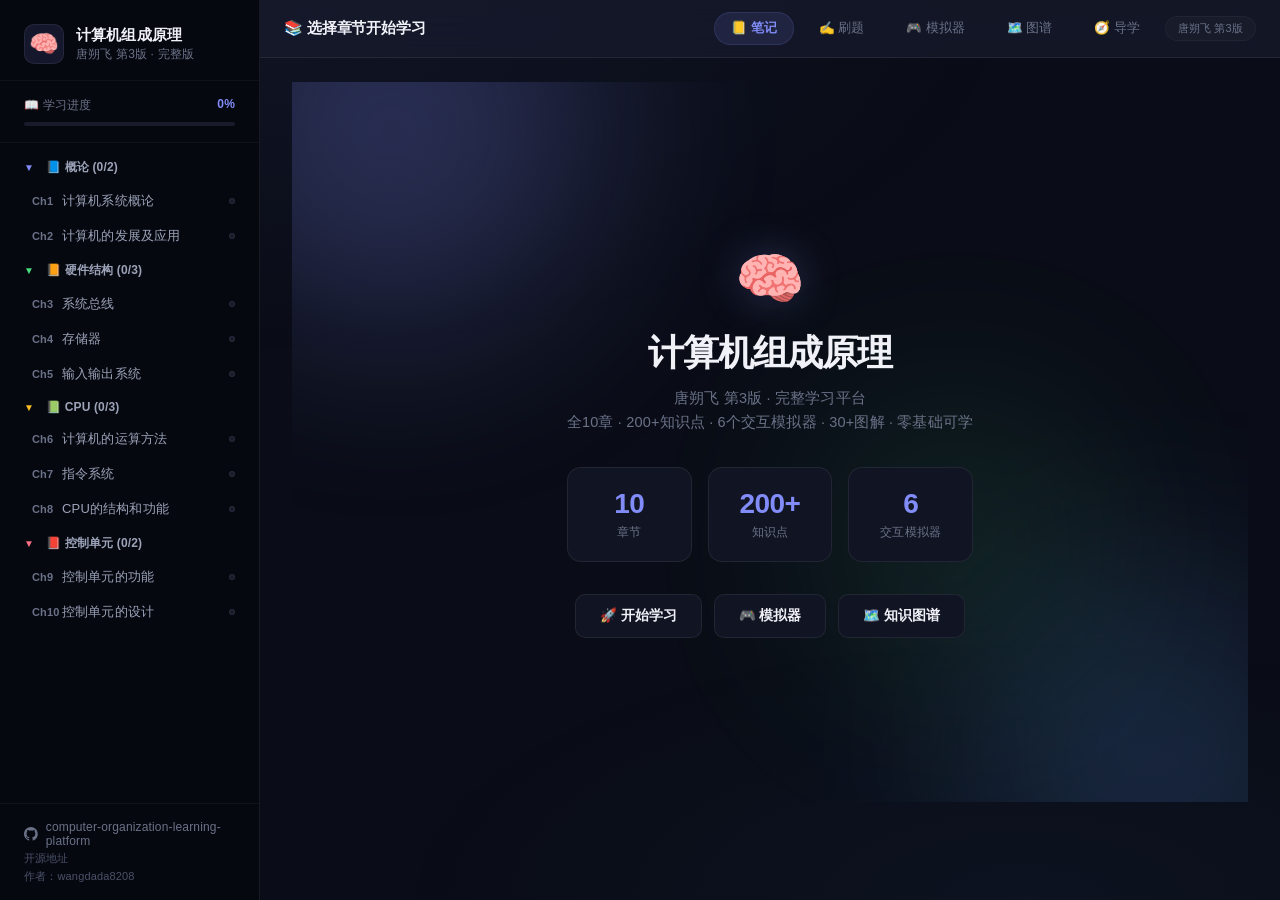
==== commit d81f3004: "feat: 前端视觉全面重建 v2.0 — 精致设计系统、克制动效、模块化视觉语言" ====
--- a/计算机组成原理学习平台🦞.html
+++ b/计算机组成原理学习平台🦞.html
@@ -1,268 +1,1359 @@
 <!DOCTYPE html><html lang="zh-CN"><head><meta charset="UTF-8"><meta name="viewport" content="width=device-width,initial-scale=1.0"><meta name="description" content="计算机组成原理（唐朔飞第3版）完整学习平台，含200+知识点、6个交互模拟器、30+图解、刷题模块，零基础可学"><meta name="keywords" content="计算机组成原理,唐朔飞,学习平台,数字电路,CPU,指令系统,冯诺依曼,补码,Cache,流水线"><link rel="icon" href="data:image/svg+xml,<svg xmlns='http://www.w3.org/2000/svg' viewBox='0 0 100 100'><text y='.9em' font-size='90'>🧠</text></svg>"><title>计算机组成原理 完整学习平台🦞</title><style>
-:root{--bg:#0b0d14;--bg2:#13161f;--bg3:#1c2030;--tx:#eef0f5;--t2:#8a8fa8;--ac:#7c6af2;--a2:#a89dfc;--gn:#34d399;--rd:#fb7185;--or:#fbbf24;--bd:#252a3d;--rdx:14px;--glow:0 0 20px rgba(124,106,242,.15);--glow-gn:0 0 20px rgba(52,211,153,.12);--glow-rd:0 0 20px rgba(251,113,133,.12);--card-sh:0 4px 24px rgba(0,0,0,.35),0 1px 2px rgba(0,0,0,.2)}
+:root{
+  /* ===== 背景层级 ===== */
+  --bg-deep:#060810;
+  --bg-base:#0a0d17;
+  --bg-elevated:#111422;
+  --bg-surface:#181b2a;
+  --bg-overlay:rgba(24,27,42,0.72);
+
+  /* ===== 文字层级 ===== */
+  --text-primary:#f0f2f8;
+  --text-secondary:#9ca3b8;
+  --text-tertiary:#6b7288;
+  --text-disabled:#4b5168;
+
+  /* ===== 强调色（更克制的紫蓝） ===== */
+  --accent:#818cf8;
+  --accent-bright:#a5b4fc;
+  --accent-dim:rgba(129,140,248,0.12);
+  --accent-glow:0 0 24px rgba(129,140,248,0.10);
+
+  /* ===== 状态色（更柔和） ===== */
+  --success:#4ade80;
+  --success-dim:rgba(74,222,128,0.10);
+  --danger:#fb7185;
+  --danger-dim:rgba(251,113,133,0.10);
+  --warning:#fbbf24;
+  --warning-dim:rgba(251,191,36,0.10);
+  --info:#60a5fa;
+
+  /* ===== 边框 ===== */
+  --border-subtle:rgba(255,255,255,0.04);
+  --border-default:rgba(255,255,255,0.07);
+  --border-hover:rgba(255,255,255,0.12);
+  --border-active:rgba(129,140,248,0.25);
+
+  /* ===== 阴影层级 ===== */
+  --shadow-sm:0 1px 2px rgba(0,0,0,0.4);
+  --shadow-md:0 4px 16px rgba(0,0,0,0.35);
+  --shadow-lg:0 12px 40px rgba(0,0,0,0.45);
+
+  /* ===== 圆角 ===== */
+  --radius-sm:6px;
+  --radius-md:10px;
+  --radius-lg:14px;
+  --radius-xl:18px;
+  --radius-full:999px;
+
+  /* ===== 间距 ===== */
+  --space-1:4px;
+  --space-2:8px;
+  --space-3:12px;
+  --space-4:16px;
+  --space-5:20px;
+  --space-6:24px;
+  --space-8:32px;
+  --space-10:40px;
+  --space-12:48px;
+
+  /* ===== 过渡 ===== */
+  --ease-out:cubic-bezier(0.16,1,0.3,1);
+  --ease-spring:cubic-bezier(0.34,1.56,0.64,1);
+}
+
 *{margin:0;padding:0;box-sizing:border-box}
-body{font-family:-apple-system,BlinkMacSystemFont,'PingFang SC','Microsoft YaHei',sans-serif;background:var(--bg);color:var(--tx);height:100vh;overflow:hidden;display:flex;letter-spacing:.01em}
-body::before{content:'';position:fixed;inset:0;background:radial-gradient(ellipse 80% 50% at 50% -20%,rgba(124,106,242,.08),transparent),radial-gradient(ellipse 60% 40% at 80% 100%,rgba(52,211,153,.05),transparent);pointer-events:none;z-index:0}
+
+body{
+  font-family:-apple-system,BlinkMacSystemFont,'PingFang SC','Microsoft YaHei',sans-serif;
+  background:var(--bg-base);
+  color:var(--text-primary);
+  height:100vh;
+  overflow:hidden;
+  display:flex;
+  letter-spacing:0.01em;
+  -webkit-font-smoothing:antialiased;
+}
+
+body::before{
+  content:'';
+  position:fixed;
+  inset:0;
+  background:
+    radial-gradient(ellipse 60% 40% at 20% 0%,rgba(129,140,248,0.06),transparent),
+    radial-gradient(ellipse 50% 30% at 80% 100%,rgba(96,165,250,0.04),transparent);
+  pointer-events:none;
+  z-index:0;
+}
 
 /* ===== 侧边栏 ===== */
-.sb{width:260px;min-width:260px;background:linear-gradient(180deg,var(--bg2) 0%,rgba(19,22,31,.98) 100%);border-right:1px solid var(--bd);display:flex;flex-direction:column;overflow:hidden;position:relative;z-index:1}
-.sb::before{content:'';position:absolute;top:0;left:0;right:0;height:120px;background:linear-gradient(180deg,rgba(124,106,242,.12),transparent);pointer-events:none}
-.sb-h{padding:20px 20px 16px;border-bottom:1px solid var(--bd);display:flex;align-items:center;gap:12px;position:relative;z-index:1}
-.sb-h .lg{font-size:26px;text-shadow:0 0 16px rgba(124,106,242,.4);animation:float 3s ease-in-out infinite}
-.sb-h h2{font-size:15px;font-weight:700;background:linear-gradient(135deg,#fff 30%,var(--a2) 100%);-webkit-background-clip:text;-webkit-text-fill-color:transparent}
-.sb-h .su{font-size:11px;color:var(--t2);margin-top:2px;display:block}
+.sb{
+  width:260px;
+  min-width:260px;
+  background:var(--bg-deep);
+  border-right:1px solid var(--border-default);
+  display:flex;
+  flex-direction:column;
+  overflow:hidden;
+  position:relative;
+  z-index:1;
+}
+
+.sb-h{
+  padding:var(--space-6) var(--space-6) var(--space-4);
+  border-bottom:1px solid var(--border-subtle);
+  display:flex;
+  align-items:center;
+  gap:var(--space-3);
+  position:relative;
+}
+
+.sb-h .lg{
+  font-size:24px;
+  width:40px;
+  height:40px;
+  display:flex;
+  align-items:center;
+  justify-content:center;
+  background:var(--accent-dim);
+  border-radius:var(--radius-md);
+  border:1px solid var(--border-default);
+}
+
+.sb-h h2{
+  font-size:15px;
+  font-weight:700;
+  color:var(--text-primary);
+  line-height:1.3;
+}
+
+.sb-h .su{
+  font-size:12px;
+  color:var(--text-tertiary);
+  margin-top:2px;
+  display:block;
+}
 
 /* 进度条 */
-.pw{padding:14px 20px;border-bottom:1px solid var(--bd);position:relative;z-index:1}
-.pl{font-size:11px;color:var(--t2);margin-bottom:8px;display:flex;justify-content:space-between;font-weight:500}
-.pl span:last-child{color:var(--a2);font-weight:700}
-.pb{height:5px;background:var(--bg3);border-radius:10px;overflow:hidden;position:relative}
-.pb::before{content:'';position:absolute;inset:0;background:linear-gradient(90deg,transparent,rgba(255,255,255,.1),transparent);animation:shimmer 2s infinite}
-.pf{height:100%;background:linear-gradient(90deg,var(--ac),var(--a2),var(--ac));background-size:200% 100%;border-radius:10px;transition:width .6s cubic-bezier(.4,0,.2,1);animation:flow 3s linear infinite}
+.pw{
+  padding:var(--space-4) var(--space-6);
+  border-bottom:1px solid var(--border-subtle);
+}
+
+.pl{
+  font-size:12px;
+  color:var(--text-tertiary);
+  margin-bottom:var(--space-2);
+  display:flex;
+  justify-content:space-between;
+  font-weight:500;
+}
+
+.pl span:last-child{
+  color:var(--accent);
+  font-weight:600;
+}
+
+.pb{
+  height:4px;
+  background:var(--bg-surface);
+  border-radius:var(--radius-full);
+  overflow:hidden;
+}
+
+.pf{
+  height:100%;
+  background:var(--accent);
+  border-radius:var(--radius-full);
+  transition:width 0.8s var(--ease-out);
+  box-shadow:0 0 8px rgba(129,140,248,0.3);
+}
 
 /* 目录树 */
-.tr{flex:1;overflow-y:auto;padding:10px 0;position:relative;z-index:1}.tr::-webkit-scrollbar{width:4px}.tr::-webkit-scrollbar-thumb{background:var(--bd);border-radius:4px}
-.tp{margin-bottom:2px}
-.tp-h{display:flex;align-items:center;padding:10px 20px;cursor:pointer;font-size:12px;color:var(--a2);font-weight:700;gap:8px;border-radius:0 8px 8px 0;margin-right:8px;transition:all .2s}.tp-h:hover{background:rgba(124,106,242,.08)}
-.tp-h .ar{font-size:9px;transition:transform .3s cubic-bezier(.4,0,.2,1);display:inline-block;width:12px}
-.tp.cl .tp-h .ar{transform:rotate(-90deg)}.tp.cl .clst{display:none}
-.tp:nth-child(1) .tp-h{border-left:3px solid #7c6af2}
-.tp:nth-child(2) .tp-h{border-left:3px solid #34d399}
-.tp:nth-child(3) .tp-h{border-left:3px solid #fbbf24}
-.tp:nth-child(4) .tp-h{border-left:3px solid #fb7185}
-
-.ci{display:flex;align-items:center;padding:9px 16px 9px 28px;cursor:pointer;font-size:13px;gap:8px;border-radius:0 10px 10px 0;margin-right:8px;margin-bottom:1px;transition:all .2s cubic-bezier(.4,0,.2,1);position:relative}
-.ci:hover{background:rgba(124,106,242,.08);transform:translateX(2px)}
-.ci.ac{background:linear-gradient(90deg,rgba(124,106,242,.15),rgba(124,106,242,.05));color:var(--a2);font-weight:600}
-.ci.ac::before{content:'';position:absolute;left:0;top:50%;transform:translateY(-50%);width:3px;height:20px;background:linear-gradient(180deg,var(--ac),var(--a2));border-radius:0 3px 3px 0}
-.ci .cn{font-size:10px;color:var(--t2);width:22px;font-weight:600}
-.ci.ac .cn{color:var(--ac)}
-.ci .cna{flex:1}.ci .cd{width:7px;height:7px;border-radius:50%;background:var(--bd);transition:all .3s}
-.ci.dn .cd{background:var(--gn);box-shadow:var(--glow-gn)}
+.tr{
+  flex:1;
+  overflow-y:auto;
+  padding:var(--space-2) 0;
+  position:relative;
+}
+.tr::-webkit-scrollbar{width:3px}
+.tr::-webkit-scrollbar-thumb{background:var(--border-default);border-radius:3px}
+
+.tp{margin-bottom:1px}
+
+.tp-h{
+  display:flex;
+  align-items:center;
+  padding:var(--space-2) var(--space-6);
+  cursor:pointer;
+  font-size:12px;
+  color:var(--text-secondary);
+  font-weight:600;
+  gap:var(--space-2);
+  transition:color 0.2s ease;
+}
+.tp-h:hover{color:var(--text-primary)}
+
+.tp-h .ar{
+  font-size:10px;
+  transition:transform 0.25s var(--ease-out);
+  display:inline-block;
+  width:14px;
+  color:var(--text-tertiary);
+}
+
+.tp.cl .tp-h .ar{transform:rotate(-90deg)}
+.tp.cl .clst{display:none}
+
+/* 篇章颜色标记——更克制的点 */
+.tp:nth-child(1) .tp-h .ar{color:#818cf8}
+.tp:nth-child(2) .tp-h .ar{color:#4ade80}
+.tp:nth-child(3) .tp-h .ar{color:#fbbf24}
+.tp:nth-child(4) .tp-h .ar{color:#fb7185}
+
+.ci{
+  display:flex;
+  align-items:center;
+  padding:8px var(--space-4) 8px 32px;
+  cursor:pointer;
+  font-size:13px;
+  gap:var(--space-2);
+  border-radius:0 var(--radius-md) var(--radius-md) 0;
+  margin-right:var(--space-2);
+  margin-bottom:1px;
+  transition:background 0.15s ease;
+  position:relative;
+  color:var(--text-secondary);
+}
+
+.ci:hover{
+  background:rgba(255,255,255,0.03);
+  color:var(--text-primary);
+}
+
+.ci.ac{
+  background:var(--accent-dim);
+  color:var(--accent);
+  font-weight:600;
+}
+
+.ci.ac::before{
+  content:'';
+  position:absolute;
+  left:0;
+  top:50%;
+  transform:translateY(-50%);
+  width:2.5px;
+  height:16px;
+  background:var(--accent);
+  border-radius:0 2px 2px 0;
+}
+
+.ci .cn{
+  font-size:11px;
+  color:var(--text-tertiary);
+  width:22px;
+  font-weight:600;
+  font-variant-numeric:tabular-nums;
+}
+
+.ci.ac .cn{color:var(--accent)}
+
+.ci .cna{flex:1}
+
+.ci .cd{
+  width:6px;
+  height:6px;
+  border-radius:50%;
+  background:var(--bg-surface);
+  border:1px solid var(--border-default);
+  transition:all 0.3s ease;
+}
+
+.ci.dn .cd{
+  background:var(--success);
+  border-color:var(--success);
+  box-shadow:0 0 6px rgba(74,222,128,0.4);
+}
+
+/* GitHub链接区 */
+.sb > div:last-child{
+  border-top:1px solid var(--border-subtle);
+  padding:var(--space-4) var(--space-6);
+}
+
+.sb > div:last-child a{
+  color:var(--text-tertiary);
+  text-decoration:none;
+  display:flex;
+  align-items:center;
+  justify-content:center;
+  gap:var(--space-2);
+  font-size:12px;
+  transition:color 0.2s ease;
+}
+
+.sb > div:last-child a:hover{color:var(--text-secondary)}
+
+.sb > div:last-child div{
+  font-size:11px;
+  color:var(--text-disabled);
+  margin-top:3px;
+}
 
 /* ===== 主区域 ===== */
-.mn{flex:1;display:flex;flex-direction:column;overflow:hidden;position:relative;z-index:1}
-.tb{padding:10px 24px;border-bottom:1px solid var(--bd);display:flex;align-items:center;gap:10px;flex-wrap:wrap;background:rgba(11,13,20,.8);backdrop-filter:blur(12px)}
-
-/* 胶囊选项卡 */
-.mb{padding:7px 18px;border-radius:24px;border:1px solid transparent;background:transparent;color:var(--t2);cursor:pointer;font-size:12px;font-weight:500;transition:all .3s cubic-bezier(.4,0,.2,1);position:relative;white-space:nowrap}
-.mb:hover{color:var(--tx);background:rgba(124,106,242,.08)}
-.mb.ac{background:linear-gradient(135deg,var(--ac),#9b8bf5);color:#fff;border-color:transparent;box-shadow:var(--glow);transform:translateY(-1px)}
-.mb.ac:hover{background:linear-gradient(135deg,#6d5ce0,#8b7af0)}
-
-.tb .ti{font-size:16px;font-weight:700;flex:1;min-width:200px;background:linear-gradient(135deg,#fff 40%,var(--a2));-webkit-background-clip:text;-webkit-text-fill-color:transparent}
-.tb .ba{font-size:10px;padding:4px 12px;border-radius:20px;background:var(--bg3);color:var(--t2);border:1px solid var(--bd);font-weight:500}
-
-.ct{flex:1;overflow-y:auto;padding:28px;scroll-behavior:smooth}.ct::-webkit-scrollbar{width:6px}.ct::-webkit-scrollbar-thumb{background:var(--bd);border-radius:6px}.ct::-webkit-scrollbar-track{background:transparent}
+.mn{
+  flex:1;
+  display:flex;
+  flex-direction:column;
+  overflow:hidden;
+  position:relative;
+  z-index:1;
+}
+
+.tb{
+  padding:var(--space-3) var(--space-6);
+  border-bottom:1px solid var(--border-default);
+  display:flex;
+  align-items:center;
+  gap:var(--space-2);
+  flex-wrap:wrap;
+  background:var(--bg-overlay);
+  backdrop-filter:blur(20px) saturate(180%);
+  -webkit-backdrop-filter:blur(20px) saturate(180%);
+}
+
+/* 选项卡 */
+.mb{
+  padding:7px 16px;
+  border-radius:var(--radius-full);
+  border:1px solid transparent;
+  background:transparent;
+  color:var(--text-tertiary);
+  cursor:pointer;
+  font-size:12.5px;
+  font-weight:500;
+  transition:all 0.2s ease;
+  position:relative;
+  white-space:nowrap;
+}
+
+.mb:hover{
+  color:var(--text-secondary);
+  background:rgba(255,255,255,0.04);
+}
+
+.mb.ac{
+  background:var(--accent-dim);
+  color:var(--accent);
+  border-color:rgba(129,140,248,0.15);
+  font-weight:600;
+}
+
+.mb.ac:hover{
+  background:rgba(129,140,248,0.15);
+}
+
+.tb .ti{
+  font-size:15px;
+  font-weight:700;
+  flex:1;
+  min-width:200px;
+  color:var(--text-primary);
+  letter-spacing:-0.01em;
+}
+
+.tb .ba{
+  font-size:11px;
+  padding:4px 12px;
+  border-radius:var(--radius-full);
+  background:var(--bg-surface);
+  color:var(--text-tertiary);
+  border:1px solid var(--border-subtle);
+  font-weight:500;
+}
+
+.ct{
+  flex:1;
+  overflow-y:auto;
+  padding:var(--space-6) var(--space-8);
+  scroll-behavior:smooth;
+}
+
+.ct::-webkit-scrollbar{width:5px}
+.ct::-webkit-scrollbar-thumb{background:var(--border-default);border-radius:5px}
+.ct::-webkit-scrollbar-track{background:transparent}
 
 /* ===== 内容区域 ===== */
-.sec{max-width:900px;margin:0 auto;display:none;animation:fadeInUp .5s cubic-bezier(.4,0,.2,1)}.sec.ac{display:block}
-.sec h3{font-size:24px;margin-bottom:10px;color:#fff;font-weight:800;letter-spacing:-.02em}
-.sec .chd{color:var(--t2);font-size:13px;margin-bottom:28px;line-height:1.8}
-
-/* 章节卡片 */
-.sect{margin:24px 0;padding:20px 24px;background:linear-gradient(145deg,var(--bg2),rgba(28,32,48,.8));border-radius:var(--rdx);border:1px solid var(--bd);box-shadow:var(--card-sh);transition:all .3s}.sect:hover{border-color:rgba(124,106,242,.2);box-shadow:var(--card-sh),var(--glow)}
-.sect h4{font-size:15px;color:var(--a2);margin-bottom:14px;padding-bottom:10px;border-bottom:1px solid var(--bd);font-weight:700;display:flex;align-items:center;gap:8px}
-.sect h4::before{content:'';width:4px;height:16px;background:linear-gradient(180deg,var(--ac),var(--a2));border-radius:4px}
-
-/* 知识点 */
-.pt{margin:16px 0;padding:14px 16px;border-radius:10px;background:rgba(28,32,48,.4);border:1px solid transparent;transition:all .25s}
-.pt:hover{background:rgba(28,32,48,.7);border-color:rgba(124,106,242,.15);transform:translateX(4px)}
-.pt .ptt{font-size:13px;font-weight:700;color:var(--tx);cursor:pointer;display:flex;align-items:flex-start;gap:6px}
-.pt .ptt::before{content:'\25b8';color:var(--ac);font-size:11px;flex-shrink:0;margin-top:1px;width:16px;text-align:center;transition:transform .2s}
-.pt.exp .ptt::before{content:'\25be'}
-.pt .ptc{font-size:12.5px;color:var(--t2);line-height:1.9;margin-left:22px;margin-top:6px;display:none}
-.pt .svg-wrap{margin:10px 0 10px 22px;padding:14px;background:var(--bg3);border-radius:10px;overflow-x:auto;display:none;text-align:center;border:1px solid rgba(124,106,242,.15);box-shadow:0 0 20px rgba(124,106,242,.08)}
-.pt .tip{margin:8px 0 0 22px;padding:8px 14px;background:linear-gradient(90deg,rgba(251,191,36,.08),rgba(251,191,36,.02));border-left:3px solid var(--or);font-size:11px;color:var(--or);border-radius:0 8px 8px 0;display:none;font-weight:500}
-.pt.exp .ptc,.pt.exp .svg-wrap,.pt.exp .tip{display:block;animation:fadeIn .3s}
+.sec{
+  max-width:780px;
+  margin:0 auto;
+  display:none;
+  animation:fadeInUp 0.5s var(--ease-out);
+}
+
+.sec.ac{display:block}
+
+.sec h3{
+  font-size:22px;
+  margin-bottom:var(--space-2);
+  color:var(--text-primary);
+  font-weight:700;
+  letter-spacing:-0.02em;
+  line-height:1.3;
+}
+
+.sec .chd{
+  color:var(--text-tertiary);
+  font-size:13.5px;
+  margin-bottom:var(--space-8);
+  line-height:1.7;
+}
+
+/* ===== 章节卡片 ===== */
+.sect{
+  margin:var(--space-6) 0;
+  padding:var(--space-6);
+  background:var(--bg-elevated);
+  border-radius:var(--radius-lg);
+  border:1px solid var(--border-default);
+  transition:border-color 0.2s ease;
+}
+
+.sect:hover{
+  border-color:var(--border-hover);
+}
+
+.sect h4{
+  font-size:15px;
+  color:var(--text-primary);
+  margin-bottom:var(--space-4);
+  padding-bottom:var(--space-3);
+  border-bottom:1px solid var(--border-subtle);
+  font-weight:600;
+  display:flex;
+  align-items:center;
+  gap:var(--space-2);
+}
+
+.sect h4::before{
+  content:'';
+  width:3px;
+  height:16px;
+  background:var(--accent);
+  border-radius:var(--radius-full);
+  opacity:0.7;
+}
+
+/* ===== 知识点 ===== */
+.pt{
+  margin:var(--space-3) 0;
+  padding:var(--space-3) var(--space-4);
+  border-radius:var(--radius-md);
+  background:transparent;
+  border:1px solid transparent;
+  transition:all 0.2s ease;
+}
+
+.pt:hover{
+  background:rgba(255,255,255,0.02);
+  border-color:var(--border-subtle);
+}
+
+.pt .ptt{
+  font-size:13.5px;
+  font-weight:600;
+  color:var(--text-primary);
+  cursor:pointer;
+  display:flex;
+  align-items:flex-start;
+  gap:var(--space-2);
+  line-height:1.5;
+}
+
+.pt .ptt::before{
+  content:'\25b8';
+  color:var(--accent);
+  font-size:12px;
+  flex-shrink:0;
+  margin-top:1px;
+  width:16px;
+  text-align:center;
+  transition:transform 0.2s var(--ease-out);
+}
+
+.pt.exp .ptt::before{
+  content:'\25be';
+}
+
+.pt .ptc{
+  font-size:13px;
+  color:var(--text-secondary);
+  line-height:1.8;
+  margin-left:24px;
+  margin-top:var(--space-2);
+  display:none;
+}
+
+.pt .ptc b{
+  color:var(--text-primary);
+  font-weight:600;
+}
+
+.pt .svg-wrap{
+  margin:var(--space-3) 0 var(--space-3) 24px;
+  padding:var(--space-4);
+  background:var(--bg-base);
+  border-radius:var(--radius-md);
+  overflow-x:auto;
+  display:none;
+  text-align:center;
+  border:1px solid var(--border-default);
+}
+
+.pt .tip{
+  margin:var(--space-2) 0 0 24px;
+  padding:var(--space-2) var(--space-4);
+  background:var(--warning-dim);
+  border-left:2.5px solid var(--warning);
+  font-size:12px;
+  color:var(--warning);
+  border-radius:0 var(--radius-sm) var(--radius-sm) 0;
+  display:none;
+  font-weight:500;
+  line-height:1.5;
+}
+
+.pt.exp .ptc,
+.pt.exp .svg-wrap,
+.pt.exp .tip{
+  display:block;
+  animation:fadeIn 0.35s var(--ease-out);
+}
 
 /* ===== 刷题 ===== */
-.st{font-size:12px;color:var(--t2);margin-bottom:18px}
-.qc{padding:22px;background:linear-gradient(145deg,var(--bg2),rgba(28,32,48,.6));border-radius:var(--rdx);border:1px solid var(--bd);margin-bottom:18px;box-shadow:var(--card-sh);transition:all .3s}.qc:hover{border-color:rgba(124,106,242,.15)}
-.qc .qn{font-size:11px;color:var(--a2);margin-bottom:8px;font-weight:600;text-transform:uppercase;letter-spacing:.05em}
-.qc .qt{font-size:14.5px;line-height:1.7;margin-bottom:16px;font-weight:500}
-.qc .op{display:flex;flex-direction:column;gap:8px}
-.qc .ot{padding:12px 16px;border-radius:10px;border:1px solid var(--bd);background:rgba(28,32,48,.6);cursor:pointer;font-size:13.5px;transition:all .2s cubic-bezier(.4,0,.2,1);position:relative;overflow:hidden}
-.qc .ot:hover{border-color:var(--ac);background:rgba(124,106,242,.08);transform:translateX(4px)}
-.qc .ot.sl{border-color:var(--ac);background:rgba(124,106,242,.12);box-shadow:var(--glow)}
-.qc .ot.cr{border-color:var(--gn)!important;background:rgba(52,211,153,.12)!important;box-shadow:var(--glow-gn);animation:pop .4s cubic-bezier(.4,0,.2,1)}
-.qc .ot.wr{border-color:var(--rd)!important;background:rgba(251,113,133,.12)!important;box-shadow:var(--glow-rd);animation:shake .5s}
-
-.fbk{margin-top:12px;font-size:12.5px;padding:10px 14px;border-radius:8px;font-weight:500;line-height:1.6}
-.fbk.ok{background:rgba(52,211,153,.1);color:var(--gn);border:1px solid rgba(52,211,153,.2)}
-.fbk.er{background:rgba(251,113,133,.1);color:var(--rd);border:1px solid rgba(251,113,133,.2)}
-.qa{display:flex;gap:10px;margin-top:18px;flex-wrap:wrap}
+.st{
+  font-size:12.5px;
+  color:var(--text-tertiary);
+  margin-bottom:var(--space-5);
+}
+
+.qc{
+  padding:var(--space-6);
+  background:var(--bg-elevated);
+  border-radius:var(--radius-lg);
+  border:1px solid var(--border-default);
+  margin-bottom:var(--space-5);
+  transition:border-color 0.2s ease;
+}
+
+.qc:hover{
+  border-color:var(--border-hover);
+}
+
+.qc .qn{
+  font-size:11px;
+  color:var(--accent);
+  margin-bottom:var(--space-3);
+  font-weight:600;
+  text-transform:uppercase;
+  letter-spacing:0.06em;
+}
+
+.qc .qt{
+  font-size:15px;
+  line-height:1.65;
+  margin-bottom:var(--space-4);
+  font-weight:500;
+  color:var(--text-primary);
+}
+
+.qc .op{
+  display:flex;
+  flex-direction:column;
+  gap:var(--space-2);
+}
+
+.qc .ot{
+  padding:12px var(--space-4);
+  border-radius:var(--radius-md);
+  border:1.5px solid var(--border-default);
+  background:var(--bg-surface);
+  cursor:pointer;
+  font-size:13.5px;
+  transition:all 0.15s ease;
+  position:relative;
+  color:var(--text-secondary);
+}
+
+.qc .ot:hover{
+  border-color:var(--border-hover);
+  background:rgba(255,255,255,0.03);
+  color:var(--text-primary);
+}
+
+.qc .ot.sl{
+  border-color:var(--accent);
+  background:var(--accent-dim);
+  color:var(--accent-bright);
+}
+
+.qc .ot.cr{
+  border-color:var(--success)!important;
+  background:var(--success-dim)!important;
+  color:var(--success)!important;
+  animation:pop 0.35s var(--ease-spring);
+}
+
+.qc .ot.wr{
+  border-color:var(--danger)!important;
+  background:var(--danger-dim)!important;
+  color:var(--danger)!important;
+  animation:shake 0.4s ease;
+}
+
+.fbk{
+  margin-top:var(--space-3);
+  font-size:13px;
+  padding:var(--space-3) var(--space-4);
+  border-radius:var(--radius-md);
+  font-weight:500;
+  line-height:1.6;
+}
+
+.fbk.ok{
+  background:var(--success-dim);
+  color:var(--success);
+  border:1px solid rgba(74,222,128,0.15);
+}
+
+.fbk.er{
+  background:var(--danger-dim);
+  color:var(--danger);
+  border:1px solid rgba(251,113,133,0.15);
+}
+
+.qa{
+  display:flex;
+  gap:var(--space-3);
+  margin-top:var(--space-5);
+  flex-wrap:wrap;
+}
 
 /* ===== 按钮 ===== */
-.bt{padding:9px 22px;border-radius:10px;border:1px solid var(--bd);background:var(--bg3);color:var(--tx);cursor:pointer;font-size:13px;font-weight:500;transition:all .2s cubic-bezier(.4,0,.2,1);position:relative;overflow:hidden}
-.bt:hover{border-color:var(--ac);background:rgba(124,106,242,.08);transform:translateY(-1px);box-shadow:var(--glow)}
-.bt:active{transform:translateY(0)}
-.bt.pr{background:linear-gradient(135deg,var(--ac),#8b7af0);border-color:transparent;color:#fff;box-shadow:var(--glow)}
-.bt.pr:hover{background:linear-gradient(135deg,#6d5ce0,#7b6ae0);transform:translateY(-1px)}
-.bt.danger{border-color:var(--rd);color:var(--rd)}.bt.danger:hover{background:rgba(251,113,133,.1);box-shadow:var(--glow-rd)}
+.bt{
+  padding:10px 22px;
+  border-radius:var(--radius-md);
+  border:1px solid var(--border-default);
+  background:var(--bg-surface);
+  color:var(--text-primary);
+  cursor:pointer;
+  font-size:13.5px;
+  font-weight:500;
+  transition:all 0.15s ease;
+}
+
+.bt:hover{
+  border-color:var(--border-hover);
+  background:rgba(255,255,255,0.04);
+}
+
+.bt:active{
+  transform:scale(0.98);
+}
+
+.bt.pr{
+  background:var(--accent);
+  border-color:transparent;
+  color:#0a0d17;
+  font-weight:600;
+}
+
+.bt.pr:hover{
+  background:var(--accent-bright);
+  box-shadow:var(--accent-glow);
+}
+
+.bt.danger{
+  border-color:rgba(251,113,133,0.3);
+  color:var(--danger);
+}
+
+.bt.danger:hover{
+  background:var(--danger-dim);
+}
 
 /* ===== 成绩展示 ===== */
-.sd{text-align:center;padding:36px;background:linear-gradient(145deg,var(--bg2),rgba(28,32,48,.6));border-radius:var(--rdx);border:1px solid var(--bd);margin:20px 0;box-shadow:var(--card-sh)}
-.sd .bs{font-size:52px;font-weight:800;background:linear-gradient(135deg,var(--gn),#6ee7b7);-webkit-background-clip:text;-webkit-text-fill-color:transparent}
-.sd .bs.gd{background:linear-gradient(135deg,var(--a2),#c4b5fd);-webkit-background-clip:text}
-.sd .bs.ok{background:linear-gradient(135deg,var(--or),#fde68a);-webkit-background-clip:text}
-.sd .det{font-size:13px;color:var(--t2);margin-top:8px}
-.gr{color:var(--gn)}.gd{color:var(--a2)}.ok{color:var(--or)}
+.sd{
+  text-align:center;
+  padding:var(--space-8) var(--space-6);
+  background:var(--bg-elevated);
+  border-radius:var(--radius-lg);
+  border:1px solid var(--border-default);
+  margin:var(--space-5) 0;
+}
+
+.sd .bs{
+  font-size:48px;
+  font-weight:800;
+  color:var(--success);
+  letter-spacing:-0.03em;
+  line-height:1;
+}
+
+.sd .bs.gd{color:var(--accent)}
+.sd .bs.ok{color:var(--warning)}
+
+.sd .det{
+  font-size:13.5px;
+  color:var(--text-tertiary);
+  margin-top:var(--space-3);
+}
+
+.gr{color:var(--success)}.gd{color:var(--accent)}.ok{color:var(--warning)}
 
 /* ===== 首页欢迎 ===== */
-.welcome{min-height:calc(100vh - 200px);display:flex;flex-direction:column;align-items:center;justify-content:center;text-align:center;padding:40px 20px;position:relative;overflow:hidden}
-.welcome-bg{position:absolute;inset:0;overflow:hidden;pointer-events:none}
-.welcome-bg .orb{position:absolute;border-radius:50%;filter:blur(80px);opacity:.35;animation:floatOrb 8s ease-in-out infinite}
-.welcome-bg .orb:nth-child(1){width:300px;height:300px;background:var(--ac);top:-100px;left:-60px;animation-delay:0s}
-.welcome-bg .orb:nth-child(2){width:250px;height:250px;background:var(--gn);bottom:-80px;right:-40px;animation-delay:-3s;opacity:.25}
-.welcome-bg .orb:nth-child(3){width:200px;height:200px;background:var(--or);top:40%;left:60%;animation-delay:-5s;opacity:.2}
-.welcome-content{position:relative;z-index:1;max-width:560px}
-.welcome .w-icon{font-size:64px;margin-bottom:16px;display:inline-block;animation:float 4s ease-in-out infinite;text-shadow:0 0 40px rgba(124,106,242,.3)}
-.welcome h2{font-size:32px;font-weight:800;margin-bottom:12px;background:linear-gradient(135deg,#fff 30%,var(--a2));-webkit-background-clip:text;-webkit-text-fill-color:transparent;letter-spacing:-.03em}
-.welcome p.desc{color:var(--t2);font-size:14px;line-height:1.8;margin-bottom:28px}
-.welcome .stats{display:grid;grid-template-columns:repeat(3,1fr);gap:16px;margin-bottom:28px}
-.welcome .stat{padding:16px;background:linear-gradient(145deg,var(--bg2),rgba(28,32,48,.6));border-radius:12px;border:1px solid var(--bd);box-shadow:var(--card-sh);transition:all .3s}.welcome .stat:hover{transform:translateY(-4px);border-color:rgba(124,106,242,.2)}
-.welcome .stat .num{font-size:24px;font-weight:800;color:var(--ac);margin-bottom:4px}
-.welcome .stat .lab{font-size:11px;color:var(--t2);font-weight:500}
-.welcome .quick-btns{display:flex;gap:12px;justify-content:center;flex-wrap:wrap}
-.welcome .qbtn{padding:12px 24px;border-radius:12px;border:1px solid var(--bd);background:linear-gradient(145deg,var(--bg2),rgba(28,32,48,.6));color:var(--tx);cursor:pointer;font-size:13px;font-weight:600;transition:all .3s;display:flex;align-items:center;gap:8px}
-.welcome .qbtn:hover{border-color:var(--ac);transform:translateY(-2px);box-shadow:var(--glow);background:rgba(124,106,242,.08)}
-
-/* ===== 导学/模拟器 ===== */
-.mp{padding:28px;background:linear-gradient(145deg,var(--bg2),rgba(28,32,48,.6));border-radius:var(--rdx);border:1px solid var(--bd);text-align:center;line-height:2.2;box-shadow:var(--card-sh)}
-.mp .mt{font-size:14px;font-weight:700;color:var(--a2);margin:10px 0 6px}
-.mp .mc{display:inline-block;padding:6px 14px;margin:4px;border-radius:8px;border:1px solid var(--bd);background:rgba(28,32,48,.6);font-size:12px;cursor:pointer;transition:all .2s;font-weight:500}
-.mp .mc:hover{border-color:var(--ac);color:var(--a2);background:rgba(124,106,242,.08);transform:translateY(-1px);box-shadow:var(--glow)}
-.guide-card{padding:18px 22px;background:linear-gradient(145deg,var(--bg2),rgba(28,32,48,.6));border-radius:var(--rdx);border:1px solid var(--bd);margin:14px 0;box-shadow:var(--card-sh);transition:all .3s}.guide-card:hover{border-color:rgba(124,106,242,.2);transform:translateX(4px)}
-.gc-title{font-size:14px;font-weight:700;color:var(--a2);margin-bottom:10px;display:flex;align-items:center;gap:8px}
-.gc-body{font-size:12.5px;color:var(--t2);line-height:1.9}
-.gp-row{display:flex;gap:12px;align-items:center;margin:14px 0}
-.gp-step{width:38px;height:38px;border-radius:50%;border:2px solid var(--bd);display:flex;align-items:center;justify-content:center;font-size:13px;font-weight:800;flex-shrink:0;background:var(--bg3);transition:all .3s}
-.gp-step.dn{border-color:var(--gn);background:rgba(52,211,153,.1);color:var(--gn);box-shadow:var(--glow-gn)}
-.gp-line{flex:1;height:3px;background:var(--bd);border-radius:3px;position:relative;overflow:hidden}.gp-line.dn{background:linear-gradient(90deg,var(--gn),#6ee7b7);box-shadow:var(--glow-gn)}
+.welcome{
+  min-height:calc(100vh - 180px);
+  display:flex;
+  flex-direction:column;
+  align-items:center;
+  justify-content:center;
+  text-align:center;
+  padding:var(--space-10) var(--space-6);
+  position:relative;
+  overflow:hidden;
+}
+
+.welcome-bg{
+  position:absolute;
+  inset:0;
+  overflow:hidden;
+  pointer-events:none;
+}
+
+.welcome-bg .orb{
+  position:absolute;
+  border-radius:50%;
+  filter:blur(100px);
+  opacity:0.25;
+  animation:floatOrb 10s ease-in-out infinite;
+}
+
+.welcome-bg .orb:nth-child(1){
+  width:400px;
+  height:400px;
+  background:var(--accent);
+  top:-150px;
+  left:-100px;
+  animation-delay:0s;
+}
+
+.welcome-bg .orb:nth-child(2){
+  width:350px;
+  height:350px;
+  background:var(--info);
+  bottom:-120px;
+  right:-80px;
+  animation-delay:-4s;
+  opacity:0.18;
+}
+
+.welcome-bg .orb:nth-child(3){
+  width:280px;
+  height:280px;
+  background:var(--success);
+  top:45%;
+  left:55%;
+  animation-delay:-7s;
+  opacity:0.12;
+}
+
+.welcome-content{
+  position:relative;
+  z-index:1;
+  max-width:520px;
+}
+
+.welcome .w-icon{
+  font-size:56px;
+  margin-bottom:var(--space-5);
+  display:inline-block;
+  filter:drop-shadow(0 0 20px rgba(129,140,248,0.25));
+}
+
+.welcome h2{
+  font-size:36px;
+  font-weight:800;
+  margin-bottom:var(--space-3);
+  color:var(--text-primary);
+  letter-spacing:-0.03em;
+  line-height:1.15;
+}
+
+.welcome p.desc{
+  color:var(--text-tertiary);
+  font-size:14.5px;
+  line-height:1.7;
+  margin-bottom:var(--space-8);
+}
+
+.welcome .stats{
+  display:grid;
+  grid-template-columns:repeat(3,1fr);
+  gap:var(--space-4);
+  margin-bottom:var(--space-8);
+}
+
+.welcome .stat{
+  padding:var(--space-5);
+  background:var(--bg-elevated);
+  border-radius:var(--radius-lg);
+  border:1px solid var(--border-default);
+  transition:transform 0.25s var(--ease-out),border-color 0.2s ease;
+}
+
+.welcome .stat:hover{
+  transform:translateY(-3px);
+  border-color:var(--border-hover);
+}
+
+.welcome .stat .num{
+  font-size:28px;
+  font-weight:800;
+  color:var(--accent);
+  margin-bottom:var(--space-1);
+  letter-spacing:-0.02em;
+}
+
+.welcome .stat .lab{
+  font-size:12px;
+  color:var(--text-tertiary);
+  font-weight:500;
+}
+
+.welcome .quick-btns{
+  display:flex;
+  gap:var(--space-3);
+  justify-content:center;
+  flex-wrap:wrap;
+}
+
+.welcome .qbtn{
+  padding:12px 24px;
+  border-radius:var(--radius-md);
+  border:1px solid var(--border-default);
+  background:var(--bg-elevated);
+  color:var(--text-primary);
+  cursor:pointer;
+  font-size:13.5px;
+  font-weight:600;
+  transition:all 0.2s ease;
+  display:flex;
+  align-items:center;
+  gap:var(--space-2);
+}
+
+.welcome .qbtn:hover{
+  border-color:var(--accent);
+  background:var(--accent-dim);
+  color:var(--accent);
+  transform:translateY(-2px);
+}
+
+/* ===== 知识图谱 ===== */
+.mp{
+  padding:var(--space-6);
+  background:var(--bg-elevated);
+  border-radius:var(--radius-lg);
+  border:1px solid var(--border-default);
+  text-align:center;
+  line-height:2.2;
+}
+
+.mp .mt{
+  font-size:14px;
+  font-weight:600;
+  color:var(--text-secondary);
+  margin:var(--space-3) 0 var(--space-2);
+}
+
+.mp .mc{
+  display:inline-block;
+  padding:6px 14px;
+  margin:4px;
+  border-radius:var(--radius-sm);
+  border:1px solid var(--border-default);
+  background:var(--bg-surface);
+  font-size:12.5px;
+  cursor:pointer;
+  transition:all 0.15s ease;
+  font-weight:500;
+  color:var(--text-secondary);
+}
+
+.mp .mc:hover{
+  border-color:var(--accent);
+  color:var(--accent);
+  background:var(--accent-dim);
+}
+
+/* ===== 导学 ===== */
+.guide-card{
+  padding:var(--space-5) var(--space-6);
+  background:var(--bg-elevated);
+  border-radius:var(--radius-lg);
+  border:1px solid var(--border-default);
+  margin:var(--space-3) 0;
+  transition:border-color 0.2s ease;
+}
+
+.guide-card:hover{
+  border-color:var(--border-hover);
+}
+
+.gc-title{
+  font-size:14.5px;
+  font-weight:600;
+  color:var(--text-primary);
+  margin-bottom:var(--space-3);
+  display:flex;
+  align-items:center;
+  gap:var(--space-2);
+}
+
+.gc-body{
+  font-size:13.5px;
+  color:var(--text-secondary);
+  line-height:1.8;
+}
+
+.gp-row{
+  display:flex;
+  gap:var(--space-3);
+  align-items:center;
+  margin:var(--space-3) 0;
+}
+
+.gp-step{
+  width:36px;
+  height:36px;
+  border-radius:50%;
+  border:2px solid var(--border-default);
+  display:flex;
+  align-items:center;
+  justify-content:center;
+  font-size:13px;
+  font-weight:700;
+  flex-shrink:0;
+  background:var(--bg-surface);
+  color:var(--text-tertiary);
+  transition:all 0.3s ease;
+}
+
+.gp-step.dn{
+  border-color:var(--success);
+  background:var(--success-dim);
+  color:var(--success);
+}
+
+.gp-line{
+  flex:1;
+  height:2px;
+  background:var(--border-default);
+  border-radius:var(--radius-full);
+}
+
+.gp-line.dn{
+  background:var(--success);
+}
 
 /* ===== 模拟器 ===== */
-.sim{padding:24px;background:linear-gradient(145deg,var(--bg2),rgba(28,32,48,.6));border-radius:var(--rdx);border:1px solid var(--bd);margin:24px 0;box-shadow:var(--card-sh)}
-.sim h4{font-size:14px;font-weight:700;color:var(--a2);margin-bottom:14px;padding-bottom:10px;border-bottom:1px solid var(--bd);display:flex;align-items:center;gap:8px}
-.sim h4::before{content:'';width:4px;height:16px;background:linear-gradient(180deg,var(--ac),var(--a2));border-radius:4px}
-.sim canvas{border-radius:10px;background:#0e1018;max-width:100%;border:1px solid var(--bd)}
-.sim-body{display:flex;flex-direction:column;gap:14px;align-items:center}
-.sim-ctrl{display:flex;gap:10px;flex-wrap:wrap;justify-content:center;align-items:center;margin-top:10px}
-.sim-ctrl input,.sim-ctrl select{padding:7px 14px;border-radius:8px;border:1px solid var(--bd);background:var(--bg3);color:var(--tx);font-size:12.5px;transition:all .2s}
-.sim-ctrl input:focus,.sim-ctrl select:focus{outline:none;border-color:var(--ac);box-shadow:var(--glow)}
-.sim-ctrl button{padding:7px 16px;border-radius:8px;border:none;background:linear-gradient(135deg,var(--ac),#8b7af0);color:#fff;cursor:pointer;font-size:12.5px;font-weight:500;transition:all .2s;box-shadow:var(--glow)}
-.sim-ctrl button:hover{background:linear-gradient(135deg,#6d5ce0,#7b6ae0);transform:translateY(-1px)}
-.sim-info{font-size:11.5px;color:var(--t2);text-align:center;line-height:1.8}
-.sim-steps{display:flex;gap:8px;flex-wrap:wrap;justify-content:center;margin:10px 0}
-.sim-step{padding:7px 14px;border-radius:8px;border:1px solid var(--bd);background:rgba(28,32,48,.6);font-size:11px;color:var(--t2);font-weight:500;transition:all .2s}
-.sim-step.active{border-color:var(--ac);background:rgba(124,106,242,.12);color:var(--a2);box-shadow:var(--glow)}
-.sim-selector{display:flex;gap:10px;margin-bottom:18px;flex-wrap:wrap;justify-content:center}
-.sim-selector button{padding:9px 18px;border-radius:10px;border:1px solid var(--bd);background:rgba(28,32,48,.6);color:var(--t2);cursor:pointer;font-size:12.5px;font-weight:500;transition:all .2s}
-.sim-selector button:hover,.sim-selector button.ac{background:linear-gradient(135deg,var(--ac),#8b7af0);color:#fff;border-color:transparent;box-shadow:var(--glow);transform:translateY(-1px)}
+.sim{
+  padding:var(--space-6);
+  background:var(--bg-elevated);
+  border-radius:var(--radius-lg);
+  border:1px solid var(--border-default);
+  margin:var(--space-6) 0;
+}
+
+.sim h4{
+  font-size:14.5px;
+  font-weight:600;
+  color:var(--text-primary);
+  margin-bottom:var(--space-4);
+  padding-bottom:var(--space-3);
+  border-bottom:1px solid var(--border-subtle);
+  display:flex;
+  align-items:center;
+  gap:var(--space-2);
+}
+
+.sim h4::before{
+  content:'';
+  width:3px;
+  height:16px;
+  background:var(--accent);
+  border-radius:var(--radius-full);
+  opacity:0.7;
+}
+
+.sim canvas{
+  border-radius:var(--radius-md);
+  background:#0a0c14;
+  max-width:100%;
+  border:1px solid var(--border-default);
+}
+
+.sim-body{
+  display:flex;
+  flex-direction:column;
+  gap:var(--space-4);
+  align-items:center;
+}
+
+.sim-ctrl{
+  display:flex;
+  gap:var(--space-2);
+  flex-wrap:wrap;
+  justify-content:center;
+  align-items:center;
+  margin-top:var(--space-3);
+}
+
+.sim-ctrl input,
+.sim-ctrl select{
+  padding:8px 14px;
+  border-radius:var(--radius-sm);
+  border:1px solid var(--border-default);
+  background:var(--bg-surface);
+  color:var(--text-primary);
+  font-size:13px;
+  transition:border-color 0.2s ease;
+}
+
+.sim-ctrl input:focus,
+.sim-ctrl select:focus{
+  outline:none;
+  border-color:var(--accent);
+}
+
+.sim-ctrl button{
+  padding:8px 18px;
+  border-radius:var(--radius-sm);
+  border:none;
+  background:var(--accent);
+  color:#0a0d17;
+  cursor:pointer;
+  font-size:13px;
+  font-weight:600;
+  transition:all 0.15s ease;
+}
+
+.sim-ctrl button:hover{
+  background:var(--accent-bright);
+  box-shadow:var(--accent-glow);
+}
+
+.sim-info{
+  font-size:12.5px;
+  color:var(--text-tertiary);
+  text-align:center;
+  line-height:1.7;
+}
+
+.sim-steps{
+  display:flex;
+  gap:var(--space-2);
+  flex-wrap:wrap;
+  justify-content:center;
+  margin:var(--space-3) 0;
+}
+
+.sim-step{
+  padding:6px 14px;
+  border-radius:var(--radius-sm);
+  border:1px solid var(--border-default);
+  background:var(--bg-surface);
+  font-size:12px;
+  color:var(--text-tertiary);
+  font-weight:500;
+  transition:all 0.15s ease;
+}
+
+.sim-step.active{
+  border-color:var(--accent);
+  background:var(--accent-dim);
+  color:var(--accent);
+}
+
+.sim-selector{
+  display:flex;
+  gap:var(--space-2);
+  margin-bottom:var(--space-5);
+  flex-wrap:wrap;
+  justify-content:center;
+}
+
+.sim-selector button{
+  padding:9px 18px;
+  border-radius:var(--radius-md);
+  border:1px solid var(--border-default);
+  background:var(--bg-surface);
+  color:var(--text-tertiary);
+  cursor:pointer;
+  font-size:13px;
+  font-weight:500;
+  transition:all 0.15s ease;
+}
+
+.sim-selector button:hover{
+  border-color:var(--border-hover);
+  color:var(--text-secondary);
+  background:rgba(255,255,255,0.03);
+}
+
+.sim-selector button.ac{
+  background:var(--accent);
+  color:#0a0d17;
+  border-color:transparent;
+  font-weight:600;
+}
+
+.sim-selector button.ac:hover{
+  background:var(--accent-bright);
+}
 
 /* ===== 错题本 ===== */
-.wb-item{padding:14px;margin:10px 0;background:linear-gradient(145deg,var(--bg3),rgba(28,32,48,.5));border-radius:10px;border:1px solid var(--bd);transition:all .2s}.wb-item:hover{border-color:rgba(124,106,242,.15);transform:translateX(4px)}
-.wb-item .wb-q{font-size:12.5px;font-weight:700;margin-bottom:6px;color:var(--tx)}
-.wb-item .wb-a{font-size:12px;color:var(--gn);font-weight:500}.wb-item .wb-my{font-size:12px;color:var(--rd);font-weight:500}
+.wb-item{
+  padding:var(--space-4);
+  margin:var(--space-2) 0;
+  background:var(--bg-elevated);
+  border-radius:var(--radius-md);
+  border:1px solid var(--border-default);
+  transition:border-color 0.2s ease;
+}
+
+.wb-item:hover{
+  border-color:var(--border-hover);
+}
+
+.wb-item .wb-q{
+  font-size:13.5px;
+  font-weight:600;
+  margin-bottom:var(--space-2);
+  color:var(--text-primary);
+}
+
+.wb-item .wb-a{
+  font-size:12.5px;
+  color:var(--success);
+  font-weight:500;
+}
+
+.wb-item .wb-my{
+  font-size:12.5px;
+  color:var(--danger);
+  font-weight:500;
+}
 
 /* ===== 解析框 ===== */
-.qc .exp-box{margin-top:12px;padding:14px;background:rgba(124,106,242,.06);border-radius:10px;border:1px solid rgba(124,106,242,.15);font-size:12px;color:var(--a2);line-height:1.7;display:none}
-.qc .exp-box.show{display:block;animation:fadeIn .4s}
+.qc .exp-box{
+  margin-top:var(--space-3);
+  padding:var(--space-4);
+  background:var(--accent-dim);
+  border-radius:var(--radius-md);
+  border:1px solid rgba(129,140,248,0.12);
+  font-size:13px;
+  color:var(--accent-bright);
+  line-height:1.7;
+  display:none;
+}
+
+.qc .exp-box.show{
+  display:block;
+  animation:fadeIn 0.4s var(--ease-out);
+}
 
 /* ===== 填空/判断 ===== */
-.qc .fill{width:100%;padding:12px 16px;border-radius:10px;border:1px solid var(--bd);background:rgba(28,32,48,.6);color:var(--tx);font-size:13.5px;transition:all .2s}
-.qc .fill:focus{outline:none;border-color:var(--ac);box-shadow:var(--glow)}
-.tf-btns{display:flex;gap:12px}.tf-btn{padding:9px 28px;border-radius:10px;border:1px solid var(--bd);background:rgba(28,32,48,.6);color:var(--tx);cursor:pointer;font-size:13.5px;font-weight:500;transition:all .2s}
-.tf-btn:hover{border-color:var(--ac);background:rgba(124,106,242,.08)}
-.tf-btn.sl{border-color:var(--ac);background:rgba(124,106,242,.12);box-shadow:var(--glow)}
+.qc .fill{
+  width:100%;
+  padding:12px var(--space-4);
+  border-radius:var(--radius-md);
+  border:1.5px solid var(--border-default);
+  background:var(--bg-surface);
+  color:var(--text-primary);
+  font-size:14px;
+  transition:border-color 0.2s ease;
+}
+
+.qc .fill:focus{
+  outline:none;
+  border-color:var(--accent);
+}
+
+.tf-btns{display:flex;gap:var(--space-3)}
+
+.tf-btn{
+  padding:10px 28px;
+  border-radius:var(--radius-md);
+  border:1.5px solid var(--border-default);
+  background:var(--bg-surface);
+  color:var(--text-secondary);
+  cursor:pointer;
+  font-size:14px;
+  font-weight:500;
+  transition:all 0.15s ease;
+  flex:1;
+  text-align:center;
+}
+
+.tf-btn:hover{
+  border-color:var(--border-hover);
+  color:var(--text-primary);
+}
+
+.tf-btn.sl{
+  border-color:var(--accent);
+  background:var(--accent-dim);
+  color:var(--accent);
+}
 
 /* ===== 空状态 ===== */
-.es{text-align:center;padding:80px 20px;color:var(--t2)}.es .ic{font-size:56px;margin-bottom:16px;opacity:.6}
+.es{
+  text-align:center;
+  padding:80px var(--space-5);
+  color:var(--text-tertiary);
+}
+
+.es .ic{
+  font-size:48px;
+  margin-bottom:var(--space-4);
+  opacity:0.5;
+}
 
 /* ===== 动画 ===== */
-@keyframes fadeIn{from{opacity:0}to{opacity:1}}
-@keyframes fadeInUp{from{opacity:0;transform:translateY(20px)}to{opacity:1;transform:translateY(0)}}
-@keyframes float{0%,100%{transform:translateY(0)}50%{transform:translateY(-8px)}}
-@keyframes floatOrb{0%,100%{transform:translate(0,0) scale(1)}33%{transform:translate(20px,-15px) scale(1.05)}66%{transform:translate(-10px,10px) scale(.95)}}
-@keyframes shimmer{0%{transform:translateX(-100%)}100%{transform:translateX(200%)}}
-@keyframes flow{0%{background-position:0% 50%}100%{background-position:200% 50%}}
-@keyframes pop{0%{transform:scale(.9)}50%{transform:scale(1.02)}100%{transform:scale(1)}}
-@keyframes shake{0%,100%{transform:translateX(0)}20%{transform:translateX(-6px)}40%{transform:translateX(6px)}60%{transform:translateX(-3px)}80%{transform:translateX(3px)}}
+@keyframes fadeIn{
+  from{opacity:0}
+  to{opacity:1}
+}
+
+@keyframes fadeInUp{
+  from{opacity:0;transform:translateY(16px)}
+  to{opacity:1;transform:translateY(0)}
+}
+
+@keyframes floatOrb{
+  0%,100%{transform:translate(0,0) scale(1)}
+  33%{transform:translate(30px,-20px) scale(1.03)}
+  66%{transform:translate(-15px,15px) scale(0.97)}
+}
+
+@keyframes pop{
+  0%{transform:scale(0.95)}
+  70%{transform:scale(1.01)}
+  100%{transform:scale(1)}
+}
+
+@keyframes shake{
+  0%,100%{transform:translateX(0)}
+  20%{transform:translateX(-5px)}
+  40%{transform:translateX(5px)}
+  60%{transform:translateX(-2px)}
+  80%{transform:translateX(2px)}
+}
 
 /* ===== 响应式 ===== */
-.hb{display:none;background:transparent;border:none;color:var(--tx);font-size:22px;cursor:pointer;padding:4px;line-height:1;transition:all .2s}.hb:hover{color:var(--a2);transform:scale(1.1)}
-.sb-overlay{display:none;position:fixed;top:0;left:0;width:100%;height:100%;background:rgba(0,0,0,.6);backdrop-filter:blur(4px);z-index:90}
+.hb{
+  display:none;
+  background:transparent;
+  border:none;
+  color:var(--text-secondary);
+  font-size:20px;
+  cursor:pointer;
+  padding:4px;
+  line-height:1;
+  transition:color 0.2s ease;
+}
+
+.hb:hover{color:var(--text-primary)}
+
+.sb-overlay{
+  display:none;
+  position:fixed;
+  top:0;
+  left:0;
+  width:100%;
+  height:100%;
+  background:rgba(0,0,0,0.5);
+  backdrop-filter:blur(4px);
+  z-index:90;
+}
 
 @media(max-width:1024px){
-  .sb{width:260px;min-width:260px;transition:transform .35s cubic-bezier(.4,0,.2,1);position:fixed;top:0;left:0;height:100vh;z-index:100;transform:translateX(0)}
+  .sb{
+    width:260px;
+    min-width:260px;
+    transition:transform 0.3s var(--ease-out);
+    position:fixed;
+    top:0;
+    left:0;
+    height:100vh;
+    z-index:100;
+    transform:translateX(0);
+  }
   .sb.collapsed{transform:translateX(-260px)}
-  .mn{margin-left:260px;transition:margin-left .35s cubic-bezier(.4,0,.2,1)}
+  .mn{margin-left:260px;transition:margin-left 0.3s var(--ease-out)}
   .mn.expanded{margin-left:0}
   .hb{display:block}
   .sec{max-width:100%}
-  .sect{padding:16px 18px}
-  .tb{gap:8px;padding:10px 16px}
-  .tb .ti{font-size:14px;min-width:0}
-  .mb{padding:6px 14px;font-size:11px}
-  .ba{display:none}
-  body{overflow:hidden}
-  .welcome h2{font-size:24px}
-  .welcome .stats{grid-template-columns:repeat(3,1fr);gap:10px}
-  .welcome .stat{padding:12px}
-  .welcome .stat .num{font-size:20px}
-}
+  .ct{padding:var(--space-5)}
+}
+
 @media(max-width:768px){
   .sb{width:280px;min-width:280px;transform:translateX(-100%)}
   .sb.open{transform:translateX(0)}
   .sb-overlay.show{display:block}
   .mn{margin-left:0!important;flex-direction:column}
-  .ct{padding:14px}
+  .ct{padding:var(--space-4)}
   .sec{padding:0}
   .sec h3{font-size:20px}
-  .sect{padding:14px 16px;margin:16px 0}
-  .sect h4{font-size:14px}
-  .pt{padding:12px}
-  .pt .ptt{font-size:12.5px}
-  .pt .ptc{font-size:11.5px;margin-left:16px}
-  .pt .svg-wrap{margin-left:0;padding:10px}
-  .pt .tip{margin-left:0;font-size:10px}
-  .tb{flex-wrap:nowrap;overflow-x:auto;gap:6px;padding:8px 14px;-webkit-overflow-scrolling:touch}
-  .tb .ti{font-size:13px;flex:0 0 auto;white-space:nowrap}
-  .mb{flex-shrink:0;padding:6px 12px;font-size:10.5px;border-radius:20px}
-  .qc{padding:16px}
-  .qc .qt{font-size:13.5px}
-  .qc .ot{padding:10px 14px;font-size:12.5px}
-  .sim{padding:16px}
-  .sim-body{scale:.75;transform-origin:top center}
-  .sim-ctrl{flex-direction:column;gap:6px}
-  .sim-selector{flex-wrap:nowrap;overflow-x:auto;gap:6px;-webkit-overflow-scrolling:touch}
-  .sim-selector button{flex-shrink:0;padding:7px 12px;font-size:11px}
-  .gp-step{width:30px;height:30px;font-size:11px}
-  .bt{padding:8px 16px;font-size:12px}
+  .sect{padding:var(--space-4);margin:var(--space-4) 0}
+  .pt{padding:var(--space-3)}
+  .tb{flex-wrap:nowrap;overflow-x:auto;gap:var(--space-1);padding:var(--space-2) var(--space-4);-webkit-overflow-scrolling:touch}
+  .tb .ti{font-size:14px;flex:0 0 auto;white-space:nowrap}
+  .mb{flex-shrink:0;padding:6px 12px;font-size:11.5px}
+  .qc{padding:var(--space-4)}
+  .qc .qt{font-size:14px}
+  .qc .ot{padding:10px var(--space-4);font-size:13px}
+  .sim{padding:var(--space-4)}
+  .sim-body{scale:0.75;transform-origin:top center}
+  .sim-ctrl{flex-direction:column;gap:var(--space-2)}
+  .sim-selector{flex-wrap:nowrap;overflow-x:auto;gap:var(--space-1);-webkit-overflow-scrolling:touch}
+  .sim-selector button{flex-shrink:0;padding:7px 12px;font-size:11.5px}
+  .gp-step{width:32px;height:32px;font-size:11px}
+  .bt{padding:8px 16px;font-size:13px}
   .tf-btns{flex-direction:column}
-  .mp{padding:18px}
+  .mp{padding:var(--space-4)}
   .sd .bs{font-size:40px}
-  .sd{padding:28px 20px}
-  body{overflow:hidden;position:relative}
-  .welcome{min-height:auto;padding:30px 16px}
-  .welcome h2{font-size:22px}
-  .welcome .stats{grid-template-columns:1fr;gap:10px}
+  .sd{padding:var(--space-6) var(--space-4)}
+  .welcome h2{font-size:26px}
+  .welcome .stats{grid-template-columns:1fr;gap:var(--space-3)}
   .welcome .quick-btns{flex-direction:column;align-items:stretch}
   .welcome .qbtn{justify-content:center}
 }
-</style>
 </style>
 <body>
 <aside class="sb"><div class="sb-h"><span class="lg">🧠</span><div><h2>计算机组成原理</h2><span class="su">唐朔飞 第3版 · 完整版</span></div></div>
 <div class="pw"><div class="pl"><span>📖 学习进度</span><span id="pp">0%</span></div><div class="pb"><div class="pf" id="pf" style="width:0%"></div></div></div>
 <nav class="tr" id="chTree"></nav>
-<div style="border-top:1px solid var(--bd);padding:12px 20px;font-size:11px;color:var(--t2);text-align:center">
-    <a href="https://github.com/wangdada8208/computer-organization-learning-platform" target="_blank" style="color:var(--a2);text-decoration:none;display:flex;align-items:center;justify-content:center;gap:6px">
+<div>
+    <a href="https://github.com/wangdada8208/computer-organization-learning-platform" target="_blank">
     <svg viewBox="0 0 16 16" width="16" height="16" fill="currentColor"><path d="M8 0C3.58 0 0 3.58 0 8c0 3.54 2.29 6.53 5.47 7.59.4.07.55-.17.55-.38 0-.19-.01-.82-.01-1.49-2.01.37-2.53-.49-2.69-.94-.09-.23-.48-.94-.82-1.13-.28-.15-.68-.52-.01-.53.63-.01 1.08.58 1.23.82.72 1.21 1.87.87 2.33.66.07-.52.28-.87.51-1.07-1.78-.2-3.64-.89-3.64-3.95 0-.87.31-1.59.82-2.15-.08-.2-.36-1.02.08-2.12 0 0 .67-.21 2.2.82.64-.18 1.32-.27 2-.27.68 0 1.36.09 2 .27 1.53-1.04 2.2-.82 2.2-.82.44 1.1.16 1.92.08 2.12.51.56.82 1.27.82 2.15 0 3.07-1.87 3.75-3.65 3.95.29.25.54.73.54 1.48 0 1.07-.01 1.93-.01 2.2 0 .21.15.46.55.38A8.013 8.013 0 0016 8c0-4.42-3.58-8-8-8z"/></svg>
     <span>computer-organization-learning-platform</span>
   </a>
-  <div style="font-size:10px;color:var(--t2);margin-top:2px">开源地址</div>
-  <div style="font-size:10px;color:var(--t2);margin-top:2px">作者：wangdada8208</div>
+  <div>开源地址</div>
+  <div>作者：wangdada8208</div>
 </div></aside>
 <main class="mn"><div class="tb"><button class="hb" onclick="toggleSidebar()" title="目录">☰</button><span class="ti" id="cTitle">📚 选择章节开始学习</span><button class="mb ac" data-mode="notes">📒 笔记</button><button class="mb" data-mode="quiz">✍️ 刷题</button><button class="mb" data-mode="sim">🎮 模拟器</button><button class="mb" data-mode="graph">🗺️ 图谱</button><button class="mb" data-mode="guide">🧭 导学</button><span class="ba" id="cBadge">唐朔飞 第3版</span></div><div class="ct" id="content"><div class="welcome"><div class="welcome-bg"><div class="orb"></div><div class="orb"></div><div class="orb"></div></div><div class="welcome-content"><div class="w-icon">🧠</div><h2>计算机组成原理</h2><p class="desc">唐朔飞 第3版 · 完整学习平台<br>全10章 · 200+知识点 · 6个交互模拟器 · 30+图解 · 零基础可学</p><div class="stats"><div class="stat"><div class="num">10</div><div class="lab">章节</div></div><div class="stat"><div class="num">200+</div><div class="lab">知识点</div></div><div class="stat"><div class="num">6</div><div class="lab">交互模拟器</div></div></div><div class="quick-btns"><button class="qbtn" onclick="document.querySelector('.tp-h').click();document.querySelector('.ci').click()">🚀 开始学习</button><button class="qbtn" onclick="document.querySelector('[data-mode=sim]').click()">🎮 模拟器</button><button class="qbtn" onclick="document.querySelector('[data-mode=graph]').click()">🗺️ 知识图谱</button></div></div></div></div></main>
 <div class="sb-overlay" id="sbOverlay" onclick="toggleSidebar()"></div>
@@ -339,7 +1430,7 @@
   curMode=m;
   document.querySelectorAll('.mb').forEach(b=>b.classList.toggle('ac',b.dataset.mode===m));
   if(isMobile()){document.querySelector('.sb').classList.remove('open');document.getElementById('sbOverlay').classList.remove('show');}
-  if(!curCh){
+  if(!curCh && m!=='sim' && m!=='graph' && m!=='guide'){
     document.getElementById('content').innerHTML='<div class="welcome"><div class="welcome-bg"><div class="orb"></div><div class="orb"></div><div class="orb"></div></div><div class="welcome-content"><div class="w-icon">🧠</div><h2>计算机组成原理</h2><p class="desc">唐朔飞 第3版 · 完整学习平台<br>全10章 · 200+知识点 · 6个交互模拟器 · 30+图解 · 零基础可学</p><div class="stats"><div class="stat"><div class="num">10</div><div class="lab">章节</div></div><div class="stat"><div class="num">200+</div><div class="lab">知识点</div></div><div class="stat"><div class="num">6</div><div class="lab">交互模拟器</div></div></div><div class="quick-btns"><button class="qbtn" onclick="document.querySelector(\'.tp-h\').click();document.querySelector(\'.ci\').click()">🚀 开始学习</button><button class="qbtn" onclick="document.querySelector(\'[data-mode=sim]\').click()">🎮 模拟器</button><button class="qbtn" onclick="document.querySelector(\'[data-mode=graph]\').click()">🗺️ 知识图谱</button></div></div></div>';
     document.getElementById('cTitle').textContent='📚 选择章节开始学习';
     return;
@@ -472,7 +1563,7 @@
     let fb=document.createElement('div');
     fb.className='fbk '+(a===correct?'ok':'er');
     fb.textContent=a===correct?'✅ 正确':(a?'❌ 正确答案: '+correct:'⚠️ 未作答');
-    let inp=document.getElementById(qid+'in');if(inp){inp.disabled=true;if(a!==correct)inp.style.borderColor='var(--rd)';}
+    let inp=document.getElementById(qid+'in');if(inp){inp.disabled=true;if(a!==correct)inp.style.borderColor='#fb7185';}
     document.getElementById(qid).appendChild(fb);
   });
 
@@ -495,7 +1586,7 @@
     h+='<div class="sd"><div class="bs gr">🎉</div><div class="det">暂无错题，继续保持！</div></div>';
   }else{
     wrongs.forEach((w,i)=>{
-      h+=`<div class="wb-item"><div class="wb-q">${i+1}. [${w.ch}] ${w.question}</div><div class="wb-my">你的答案：${w.userAns}</div><div class="wb-a">正确答案：${w.correctAns}${w.exp?' — '+w.exp:''}</div><div style="font-size:10px;color:var(--t2);margin-top:4px">${w.time}</div></div>`;
+      h+=`<div class="wb-item"><div class="wb-q">${i+1}. [${w.ch}] ${w.question}</div><div class="wb-my">你的答案：${w.userAns}</div><div class="wb-a">正确答案：${w.correctAns}${w.exp?' — '+w.exp:''}</div><div style="font-size:10px;color:var(--text-tertiary);margin-top:4px">${w.time}</div></div>`;
     });
     h+=`<div style="margin-top:16px"><button class="bt danger" onclick="if(confirm('确定清空所有错题？')){localStorage.removeItem('coa_wrong');showWrongBook();}">🗑️ 清空错题本</button></div>`;
   }
@@ -514,7 +1605,7 @@
   });
   h+='</div><div class="mp" style="margin-top:16px"><div class="mt">🧩 整体脉络</div>';
   h+='<span class="mc">概论</span>→<span class="mc">硬件结构</span>→<span class="mc">CPU</span>→<span class="mc">控制单元</span><br>';
-  h+='<span style="font-size:12px;color:var(--t2)">自上而下：先整体→再部件→再核心→再控制</span></div></div>';
+  h+='<span style="font-size:12px;color:var(--text-tertiary)">自上而下：先整体→再部件→再核心→再控制</span></div></div>';
   document.getElementById('content').innerHTML=h;
 }
 
@@ -547,7 +1638,7 @@
 // -- Canvas helpers --
 function simClear(ctx,c,w,h){ctx.fillStyle='#111';ctx.fillRect(0,0,w||600,h||300);}
 function simText(ctx,x,y,t,c,s){ctx.fillStyle=c||'#8b8fa3';ctx.font=(s||13)+'px monospace';ctx.textAlign='left';ctx.fillText(t,x,y);}
-function simBox(ctx,x,y,w,h,c){ctx.strokeStyle=c||'var(--ac)';ctx.lineWidth=1;ctx.strokeRect(x,y,w,h);}
+function simBox(ctx,x,y,w,h,c){ctx.strokeStyle=c||'#818cf8';ctx.lineWidth=1;ctx.strokeRect(x,y,w,h);}
 function simFill(ctx,x,y,w,h,c){ctx.fillStyle=c||'#222';ctx.fillRect(x,y,w,h);}
 
 // ---- SIM 0: 数制转换器 ----
@@ -556,7 +1647,7 @@
   simText(ctx,20,30,'🔢 数制转换器','#4facfe',14);
   ctx.strokeStyle='#333';ctx.beginPath();ctx.moveTo(20,40);ctx.lineTo(580,40);ctx.stroke();
 
-  document.getElementById('simCtrl').innerHTML='<input type="number" id="s0in" placeholder="输入十进制整数" value="'+((simData.v!=null)?simData.v:'42')+'" oninput="sim0_draw()" style="width:160px;padding:6px 10px;border-radius:6px;border:1px solid var(--bd);background:var(--bg3);color:var(--tx)">';
+  document.getElementById('simCtrl').innerHTML='<input type="number" id="s0in" placeholder="输入十进制整数" value="'+((simData.v!=null)?simData.v:'42')+'" oninput="sim0_draw()" style="width:160px;padding:6px 10px;border-radius:6px;border:1px solid var(--border-default);background:var(--bg-surface);color:var(--text-primary)">';
   if(simData.v==null)simData.v=42;
   sim0_draw();
 }
@@ -580,7 +1671,7 @@
 // ---- SIM 1: 补码计算器 ----
 function sim1_render(canvas,ctx){
   simClear(ctx,600,300);
-  document.getElementById('simCtrl').innerHTML='<input type="number" id="s1in" placeholder="输入十进制数" value="'+((simData.v!=null)?simData.v:'-7')+'" onchange="sim1_draw()" style="width:140px;padding:6px 10px;border-radius:6px;border:1px solid var(--bd);background:var(--bg3);color:var(--tx)"> <select id="s1bw" onchange="sim1_draw()" style="padding:6px 10px;border-radius:6px;border:1px solid var(--bd);background:var(--bg3);color:var(--tx)"><option>8</option><option>16</option><option>32</option></select> 位宽';
+  document.getElementById('simCtrl').innerHTML='<input type="number" id="s1in" placeholder="输入十进制数" value="'+((simData.v!=null)?simData.v:'-7')+'" onchange="sim1_draw()" style="width:140px;padding:6px 10px;border-radius:6px;border:1px solid var(--border-default);background:var(--bg-surface);color:var(--text-primary)"> <select id="s1bw" onchange="sim1_draw()" style="padding:6px 10px;border-radius:6px;border:1px solid var(--border-default);background:var(--bg-surface);color:var(--text-primary)"><option>8</option><option>16</option><option>32</option></select> 位宽';
   if(simData.v==null)simData.v=-7;
   sim1_draw();
 }
@@ -626,7 +1717,7 @@
 // ---- SIM 2: IEEE 754 浮点数解析器 ----
 function sim2_render(canvas,ctx){
   simClear(ctx,600,300);
-  document.getElementById('simCtrl').innerHTML='<input type="text" id="s2in" placeholder="输入浮点数" value="'+((simData.f!=null)?simData.f:'-12.375')+'" onchange="sim2_draw()" style="width:160px;padding:6px 10px;border-radius:6px;border:1px solid var(--bd);background:var(--bg3);color:var(--tx)">';
+  document.getElementById('simCtrl').innerHTML='<input type="text" id="s2in" placeholder="输入浮点数" value="'+((simData.f!=null)?simData.f:'-12.375')+'" onchange="sim2_draw()" style="width:160px;padding:6px 10px;border-radius:6px;border:1px solid var(--border-default);background:var(--bg-surface);color:var(--text-primary)">';
   if(simData.f==null)simData.f='-12.375';
   sim2_draw();
 }
@@ -681,7 +1772,7 @@
 function sim3_render(canvas,ctx){
   simClear(ctx,600,300);
   simData.pipe={stage:0, instrs:['ADD','SUB','MUL','LW','SW','AND','OR','JMP'], rows:[]};
-  document.getElementById('simCtrl').innerHTML='<button onclick="sim3_start()" style="padding:6px 16px;border-radius:6px;background:var(--ac);color:#fff;border:none;cursor:pointer">▶ 启动</button> <button onclick="sim3_pause()" style="padding:6px 16px;border-radius:6px;background:var(--bg3);color:var(--tx);border:1px solid var(--bd);cursor:pointer">⏸ 暂停</button> <button onclick="sim3_reset()" style="padding:6px 16px;border-radius:6px;background:var(--bg3);color:var(--tx);border:1px solid var(--bd);cursor:pointer">↺ 重置</button>';
+  document.getElementById('simCtrl').innerHTML='<button onclick="sim3_start()" style="padding:6px 16px;border-radius:6px;background:#818cf8;color:#fff;border:none;cursor:pointer">▶ 启动</button> <button onclick="sim3_pause()" style="padding:6px 16px;border-radius:6px;background:var(--bg-surface);color:var(--text-primary);border:1px solid var(--border-default);cursor:pointer">⏸ 暂停</button> <button onclick="sim3_reset()" style="padding:6px 16px;border-radius:6px;background:var(--bg-surface);color:var(--text-primary);border:1px solid var(--border-default);cursor:pointer">↺ 重置</button>';
   sim3_reset();
 }
 function sim3_reset(){simData.pipe.rows=[{instr:simData.pipe.instrs[0],col:0,ticks:0}];simData.pipe.stage=0;sim3_draw();window._sim3_run=false;}
@@ -733,7 +1824,7 @@
 function sim4_render(canvas,ctx){
   simClear(ctx,600,300);
   if(!simData.cache)simData.cache={addr:'0xA3F8',mode:0}; // 0=direct 1=2way 2=4way
-  document.getElementById('simCtrl').innerHTML='<input type="text" id="s4addr" placeholder="十六进制地址" value="'+simData.cache.addr+'" onchange="sim4_draw()" style="width:140px;padding:6px 10px;border-radius:6px;border:1px solid var(--bd);background:var(--bg3);color:var(--tx)"> <select id="s4mode" onchange="sim4_draw()" style="padding:6px 10px;border-radius:6px;border:1px solid var(--bd);background:var(--bg3);color:var(--tx)"><option'+(simData.cache.mode===0?' selected':'')+'>直接映射</option><option'+(simData.cache.mode===1?' selected':'')+'>2路组相联</option><option'+(simData.cache.mode===2?' selected':'')+'>4路组相联</option></select>';
+  document.getElementById('simCtrl').innerHTML='<input type="text" id="s4addr" placeholder="十六进制地址" value="'+simData.cache.addr+'" onchange="sim4_draw()" style="width:140px;padding:6px 10px;border-radius:6px;border:1px solid var(--border-default);background:var(--bg-surface);color:var(--text-primary)"> <select id="s4mode" onchange="sim4_draw()" style="padding:6px 10px;border-radius:6px;border:1px solid var(--border-default);background:var(--bg-surface);color:var(--text-primary)"><option'+(simData.cache.mode===0?' selected':'')+'>直接映射</option><option'+(simData.cache.mode===1?' selected':'')+'>2路组相联</option><option'+(simData.cache.mode===2?' selected':'')+'>4路组相联</option></select>';
   sim4_draw();
 }
 function sim4_draw(){
@@ -792,7 +1883,7 @@
 function sim5_render(canvas,ctx){
   simClear(ctx,600,300);
   simData.dflow={tick:0,running:false};
-  document.getElementById('simCtrl').innerHTML='<button onclick="sim5_start()" style="padding:6px 16px;border-radius:6px;background:var(--ac);color:#fff;border:none;cursor:pointer">▶ 自动播放</button> <button onclick="sim5_step()" style="padding:6px 16px;border-radius:6px;background:var(--bg3);color:var(--tx);border:1px solid var(--bd);cursor:pointer">▸ 单步</button> <button onclick="sim5_reset()" style="padding:6px 16px;border-radius:6px;background:var(--bg3);color:var(--tx);border:1px solid var(--bd);cursor:pointer">↺ 重置</button>';
+  document.getElementById('simCtrl').innerHTML='<button onclick="sim5_start()" style="padding:6px 16px;border-radius:6px;background:#818cf8;color:#fff;border:none;cursor:pointer">▶ 自动播放</button> <button onclick="sim5_step()" style="padding:6px 16px;border-radius:6px;background:var(--bg-surface);color:var(--text-primary);border:1px solid var(--border-default);cursor:pointer">▸ 单步</button> <button onclick="sim5_reset()" style="padding:6px 16px;border-radius:6px;background:var(--bg-surface);color:var(--text-primary);border:1px solid var(--border-default);cursor:pointer">↺ 重置</button>';
   sim5_draw();
 }
 function sim5_draw(){
@@ -867,7 +1958,7 @@
   stages.forEach((s,i)=>{
     h+='<div class="gp-row">';
     h+='<div class="gp-step'+(i<1?' dn':'')+'">'+(i+1)+'</div>';
-    h+='<div style="flex:1"><div class="gc-title">'+s.name+' <span style="font-size:10px;color:var(--t2)">'+s.chs+'</span></div><div class="gc-body">'+s.desc+'<br><span style="color:var(--or)">💡 '+s.tips+'</span></div></div>';
+    h+='<div style="flex:1"><div class="gc-title">'+s.name+' <span style="font-size:10px;color:var(--text-tertiary)">'+s.chs+'</span></div><div class="gc-body">'+s.desc+'<br><span style="color:var(--warning)">💡 '+s.tips+'</span></div></div>';
     h+='</div>';
     if(i<3)h+='<div class="gp-line'+(i<1?' dn':'')+'" style="margin-left:18px;height:20px;width:2px"></div>';
   });
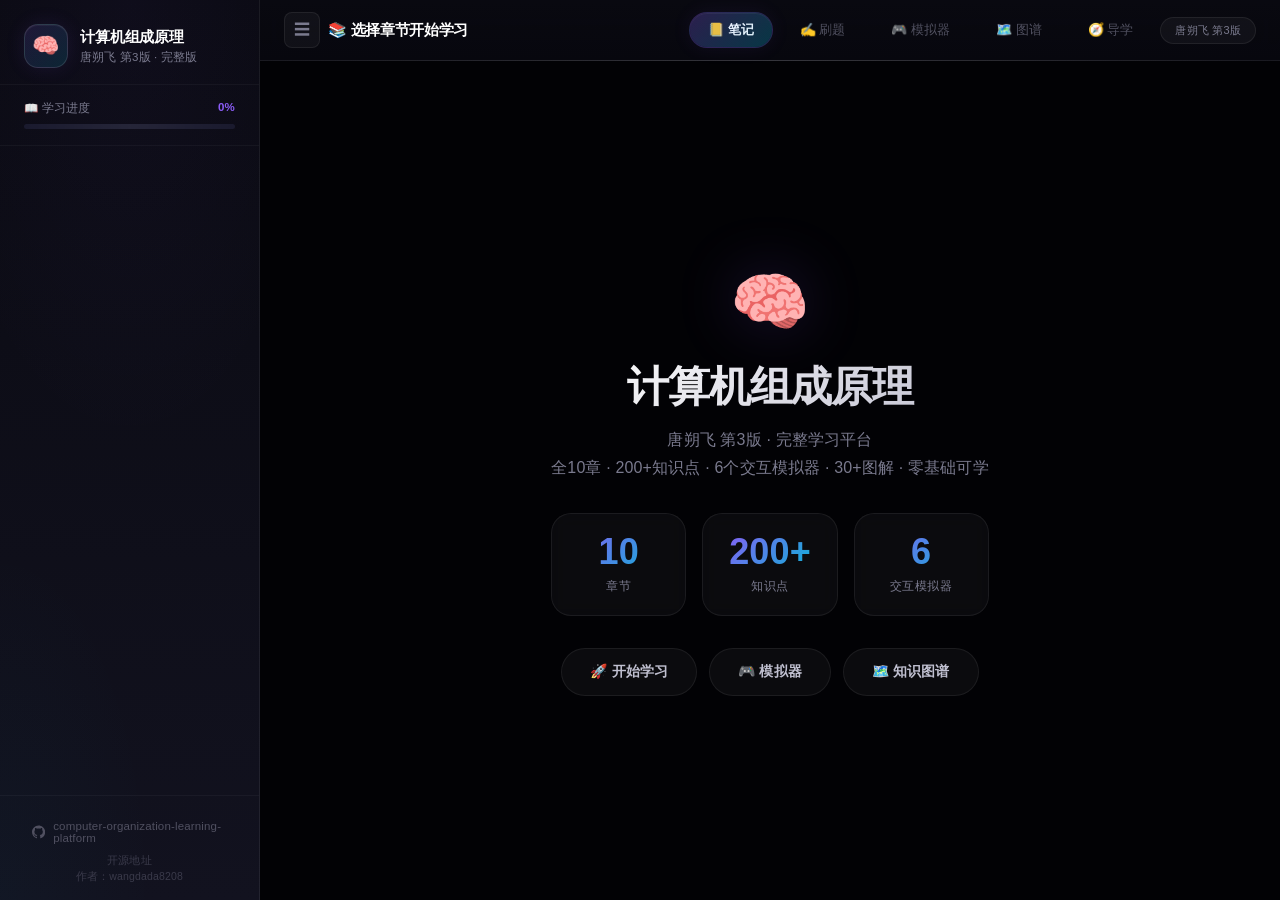
==== commit 2656ec05: "feat: 数据艺术v3.0全面重建——深空画廊主题、Canvas粒子波形背景、玻璃拟态UI、磁吸交互、滚动触发动画" ====
--- a/计算机组成原理学习平台🦞.html
+++ b/计算机组成原理学习平台🦞.html
@@ -1,304 +1,413 @@
 <!DOCTYPE html><html lang="zh-CN"><head><meta charset="UTF-8"><meta name="viewport" content="width=device-width,initial-scale=1.0"><meta name="description" content="计算机组成原理（唐朔飞第3版）完整学习平台，含200+知识点、6个交互模拟器、30+图解、刷题模块，零基础可学"><meta name="keywords" content="计算机组成原理,唐朔飞,学习平台,数字电路,CPU,指令系统,冯诺依曼,补码,Cache,流水线"><link rel="icon" href="data:image/svg+xml,<svg xmlns='http://www.w3.org/2000/svg' viewBox='0 0 100 100'><text y='.9em' font-size='90'>🧠</text></svg>"><title>计算机组成原理 完整学习平台🦞</title><style>
+/* ============================================
+   计算机组成原理学习平台 —— 数据艺术 v3.0
+   设计方向：深空画廊 · 动态可视化
+   ============================================ */
+
 :root{
-  /* ===== 背景层级 ===== */
-  --bg-deep:#060810;
-  --bg-base:#0a0d17;
-  --bg-elevated:#111422;
-  --bg-surface:#181b2a;
-  --bg-overlay:rgba(24,27,42,0.72);
-
-  /* ===== 文字层级 ===== */
-  --text-primary:#f0f2f8;
-  --text-secondary:#9ca3b8;
-  --text-tertiary:#6b7288;
-  --text-disabled:#4b5168;
-
-  /* ===== 强调色（更克制的紫蓝） ===== */
-  --accent:#818cf8;
-  --accent-bright:#a5b4fc;
-  --accent-dim:rgba(129,140,248,0.12);
-  --accent-glow:0 0 24px rgba(129,140,248,0.10);
-
-  /* ===== 状态色（更柔和） ===== */
-  --success:#4ade80;
-  --success-dim:rgba(74,222,128,0.10);
-  --danger:#fb7185;
-  --danger-dim:rgba(251,113,133,0.10);
-  --warning:#fbbf24;
-  --warning-dim:rgba(251,191,36,0.10);
-  --info:#60a5fa;
+  /* ===== 深空色板 ===== */
+  --void:#020205;
+  --abyss:#0a0a12;
+  --depth:#12121f;
+  --surface:#1a1a2e;
+  --mist:rgba(255,255,255,0.03);
+  --frost:rgba(255,255,255,0.06);
+  --glass:rgba(255,255,255,0.04);
+  --glass-hover:rgba(255,255,255,0.08);
+  --glass-active:rgba(255,255,255,0.12);
+
+  /* ===== 文字色阶 ===== */
+  --star:#ffffff;
+  --moon:#c0c0d0;
+  --dust:#7a7a8e;
+  --ash:#505060;
+  --smoke:#3a3a4a;
+
+  /* ===== 强调色——柔和渐变 ===== */
+  --aurora:#8b5cf6;
+  --aurora-soft:rgba(139,92,246,0.15);
+  --aurora-glow:rgba(139,92,246,0.08);
+  --ocean:#06b6d4;
+  --ocean-soft:rgba(6,182,212,0.15);
+  --ember:#f59e0b;
+  --ember-soft:rgba(245,158,11,0.15);
+
+  /* ===== 状态色——柔和 ===== */
+  --leaf:#10b981;
+  --leaf-soft:rgba(16,185,129,0.12);
+  --rose:#ef4444;
+  --rose-soft:rgba(239,68,68,0.12);
 
   /* ===== 边框 ===== */
-  --border-subtle:rgba(255,255,255,0.04);
-  --border-default:rgba(255,255,255,0.07);
-  --border-hover:rgba(255,255,255,0.12);
-  --border-active:rgba(129,140,248,0.25);
-
-  /* ===== 阴影层级 ===== */
-  --shadow-sm:0 1px 2px rgba(0,0,0,0.4);
-  --shadow-md:0 4px 16px rgba(0,0,0,0.35);
-  --shadow-lg:0 12px 40px rgba(0,0,0,0.45);
+  --edge-thin:rgba(255,255,255,0.04);
+  --edge:rgba(255,255,255,0.07);
+  --edge-bright:rgba(255,255,255,0.12);
+  --edge-aurora:rgba(139,92,246,0.20);
+
+  /* ===== 阴影——柔和深度 ===== */
+  --shadow-sm:0 1px 3px rgba(0,0,0,0.5);
+  --shadow-md:0 4px 20px rgba(0,0,0,0.4);
+  --shadow-lg:0 12px 48px rgba(0,0,0,0.5);
+  --shadow-float:0 20px 60px rgba(0,0,0,0.6);
 
   /* ===== 圆角 ===== */
-  --radius-sm:6px;
-  --radius-md:10px;
-  --radius-lg:14px;
-  --radius-xl:18px;
-  --radius-full:999px;
+  --r-sm:8px;
+  --r-md:14px;
+  --r-lg:20px;
+  --r-xl:28px;
+  --r-full:999px;
 
   /* ===== 间距 ===== */
-  --space-1:4px;
-  --space-2:8px;
-  --space-3:12px;
-  --space-4:16px;
-  --space-5:20px;
-  --space-6:24px;
-  --space-8:32px;
-  --space-10:40px;
-  --space-12:48px;
-
-  /* ===== 过渡 ===== */
+  --s-1:4px;
+  --s-2:8px;
+  --s-3:12px;
+  --s-4:16px;
+  --s-5:20px;
+  --s-6:24px;
+  --s-8:32px;
+  --s-10:40px;
+  --s-12:48px;
+  --s-16:64px;
+
+  /* ===== 动画曲线 ===== */
+  --ease-smooth:cubic-bezier(0.4,0,0.2,1);
   --ease-out:cubic-bezier(0.16,1,0.3,1);
   --ease-spring:cubic-bezier(0.34,1.56,0.64,1);
+  --ease-dramatic:cubic-bezier(0.87,0,0.13,1);
 }
 
 *{margin:0;padding:0;box-sizing:border-box}
 
+html{scroll-behavior:smooth}
+
 body{
-  font-family:-apple-system,BlinkMacSystemFont,'PingFang SC','Microsoft YaHei',sans-serif;
-  background:var(--bg-base);
-  color:var(--text-primary);
+  font-family:-apple-system,BlinkMacSystemFont,'PingFang SC','Microsoft YaHei','Segoe UI',sans-serif;
+  background:var(--void);
+  color:var(--star);
   height:100vh;
   overflow:hidden;
   display:flex;
   letter-spacing:0.01em;
   -webkit-font-smoothing:antialiased;
-}
-
-body::before{
-  content:'';
+  -moz-osx-font-smoothing:grayscale;
+}
+
+/* ===== Canvas背景层 ===== */
+#bgCanvas{
   position:fixed;
   inset:0;
-  background:
-    radial-gradient(ellipse 60% 40% at 20% 0%,rgba(129,140,248,0.06),transparent),
-    radial-gradient(ellipse 50% 30% at 80% 100%,rgba(96,165,250,0.04),transparent);
+  width:100%;
+  height:100%;
+  z-index:0;
   pointer-events:none;
-  z-index:0;
 }
 
 /* ===== 侧边栏 ===== */
 .sb{
   width:260px;
   min-width:260px;
-  background:var(--bg-deep);
-  border-right:1px solid var(--border-default);
+  background:linear-gradient(180deg,var(--abyss),var(--depth));
+  border-right:1px solid var(--edge);
   display:flex;
   flex-direction:column;
   overflow:hidden;
   position:relative;
-  z-index:1;
+  z-index:2;
+}
+
+.sb::before{
+  content:'';
+  position:absolute;
+  inset:0;
+  background:
+    radial-gradient(ellipse 80% 50% at 50% 0%,rgba(139,92,246,0.04),transparent),
+    radial-gradient(ellipse 60% 40% at 0% 100%,rgba(6,182,212,0.03),transparent);
+  pointer-events:none;
 }
 
 .sb-h{
-  padding:var(--space-6) var(--space-6) var(--space-4);
-  border-bottom:1px solid var(--border-subtle);
+  padding:var(--s-6) var(--s-6) var(--s-4);
+  border-bottom:1px solid var(--edge-thin);
   display:flex;
   align-items:center;
-  gap:var(--space-3);
+  gap:var(--s-3);
   position:relative;
 }
 
 .sb-h .lg{
-  font-size:24px;
-  width:40px;
-  height:40px;
+  font-size:22px;
+  width:44px;
+  height:44px;
   display:flex;
   align-items:center;
   justify-content:center;
-  background:var(--accent-dim);
-  border-radius:var(--radius-md);
-  border:1px solid var(--border-default);
+  background:linear-gradient(135deg,var(--aurora-soft),var(--ocean-soft));
+  border-radius:var(--r-md);
+  border:1px solid var(--edge-bright);
+  box-shadow:0 0 20px rgba(139,92,246,0.1),inset 0 1px 0 rgba(255,255,255,0.05);
+  transition:transform 0.3s var(--ease-spring),box-shadow 0.3s ease;
+}
+
+.sb-h .lg:hover{
+  transform:scale(1.05) rotate(-3deg);
+  box-shadow:0 0 30px rgba(139,92,246,0.15),inset 0 1px 0 rgba(255,255,255,0.08);
 }
 
 .sb-h h2{
   font-size:15px;
   font-weight:700;
-  color:var(--text-primary);
+  color:var(--star);
   line-height:1.3;
+  letter-spacing:-0.01em;
 }
 
 .sb-h .su{
-  font-size:12px;
-  color:var(--text-tertiary);
-  margin-top:2px;
+  font-size:11.5px;
+  color:var(--dust);
+  margin-top:3px;
   display:block;
+  font-weight:400;
 }
 
 /* 进度条 */
 .pw{
-  padding:var(--space-4) var(--space-6);
-  border-bottom:1px solid var(--border-subtle);
+  padding:var(--s-4) var(--s-6);
+  border-bottom:1px solid var(--edge-thin);
+  position:relative;
 }
 
 .pl{
-  font-size:12px;
-  color:var(--text-tertiary);
-  margin-bottom:var(--space-2);
+  font-size:11.5px;
+  color:var(--dust);
+  margin-bottom:var(--s-2);
   display:flex;
   justify-content:space-between;
   font-weight:500;
+  letter-spacing:0.02em;
 }
 
 .pl span:last-child{
-  color:var(--accent);
-  font-weight:600;
+  color:var(--aurora);
+  font-weight:700;
+  font-variant-numeric:tabular-nums;
 }
 
 .pb{
-  height:4px;
-  background:var(--bg-surface);
-  border-radius:var(--radius-full);
+  height:5px;
+  background:var(--surface);
+  border-radius:var(--r-full);
   overflow:hidden;
+  position:relative;
+}
+
+.pb::before{
+  content:'';
+  position:absolute;
+  inset:0;
+  background:linear-gradient(90deg,transparent,rgba(255,255,255,0.05),transparent);
+  animation:shimmer 3s ease-in-out infinite;
+}
+
+@keyframes shimmer{
+  0%{transform:translateX(-100%)}
+  100%{transform:translateX(100%)}
 }
 
 .pf{
   height:100%;
-  background:var(--accent);
-  border-radius:var(--radius-full);
-  transition:width 0.8s var(--ease-out);
-  box-shadow:0 0 8px rgba(129,140,248,0.3);
+  background:linear-gradient(90deg,var(--aurora),var(--ocean));
+  border-radius:var(--r-full);
+  transition:width 1s var(--ease-out);
+  position:relative;
+  overflow:hidden;
+}
+
+.pf::after{
+  content:'';
+  position:absolute;
+  top:0;
+  right:0;
+  width:20px;
+  height:100%;
+  background:linear-gradient(90deg,transparent,rgba(255,255,255,0.3));
+  filter:blur(4px);
 }
 
 /* 目录树 */
 .tr{
   flex:1;
   overflow-y:auto;
-  padding:var(--space-2) 0;
-  position:relative;
-}
-.tr::-webkit-scrollbar{width:3px}
-.tr::-webkit-scrollbar-thumb{background:var(--border-default);border-radius:3px}
-
-.tp{margin-bottom:1px}
+  padding:var(--s-2) 0;
+  position:relative;
+}
+.tr::-webkit-scrollbar{width:4px}
+.tr::-webkit-scrollbar-thumb{background:var(--edge);border-radius:4px}
+.tr::-webkit-scrollbar-track{background:transparent}
+
+.tp{margin-bottom:2px}
 
 .tp-h{
   display:flex;
   align-items:center;
-  padding:var(--space-2) var(--space-6);
+  padding:var(--s-2) var(--s-6);
   cursor:pointer;
   font-size:12px;
-  color:var(--text-secondary);
+  color:var(--moon);
   font-weight:600;
-  gap:var(--space-2);
-  transition:color 0.2s ease;
-}
-.tp-h:hover{color:var(--text-primary)}
-
-.tp-h .ar{
-  font-size:10px;
-  transition:transform 0.25s var(--ease-out);
-  display:inline-block;
-  width:14px;
-  color:var(--text-tertiary);
-}
-
-.tp.cl .tp-h .ar{transform:rotate(-90deg)}
-.tp.cl .clst{display:none}
-
-/* 篇章颜色标记——更克制的点 */
-.tp:nth-child(1) .tp-h .ar{color:#818cf8}
-.tp:nth-child(2) .tp-h .ar{color:#4ade80}
-.tp:nth-child(3) .tp-h .ar{color:#fbbf24}
-.tp:nth-child(4) .tp-h .ar{color:#fb7185}
-
-.ci{
-  display:flex;
-  align-items:center;
-  padding:8px var(--space-4) 8px 32px;
-  cursor:pointer;
-  font-size:13px;
-  gap:var(--space-2);
-  border-radius:0 var(--radius-md) var(--radius-md) 0;
-  margin-right:var(--space-2);
-  margin-bottom:1px;
-  transition:background 0.15s ease;
-  position:relative;
-  color:var(--text-secondary);
-}
-
-.ci:hover{
-  background:rgba(255,255,255,0.03);
-  color:var(--text-primary);
-}
-
-.ci.ac{
-  background:var(--accent-dim);
-  color:var(--accent);
-  font-weight:600;
-}
-
-.ci.ac::before{
+  gap:var(--s-2);
+  transition:all 0.25s var(--ease-smooth);
+  border-radius:0 var(--r-sm) var(--r-sm) 0;
+  margin-right:var(--s-2);
+  position:relative;
+  overflow:hidden;
+}
+
+.tp-h::before{
   content:'';
   position:absolute;
   left:0;
   top:50%;
-  transform:translateY(-50%);
-  width:2.5px;
-  height:16px;
-  background:var(--accent);
-  border-radius:0 2px 2px 0;
-}
+  transform:translateY(-50%) scaleY(0);
+  width:3px;
+  height:60%;
+  border-radius:0 3px 3px 0;
+  transition:transform 0.3s var(--ease-spring);
+}
+
+.tp:nth-child(1) .tp-h::before{background:var(--aurora)}
+.tp:nth-child(2) .tp-h::before{background:var(--leaf)}
+.tp:nth-child(3) .tp-h::before{background:var(--ember)}
+.tp:nth-child(4) .tp-h::before{background:var(--rose)}
+
+.tp-h:hover{
+  background:var(--frost);
+  color:var(--star);
+}
+.tp-h:hover::before{transform:translateY(-50%) scaleY(1)}
+
+.tp-h .ar{
+  font-size:10px;
+  transition:transform 0.3s var(--ease-spring);
+  display:inline-block;
+  width:14px;
+  color:var(--dust);
+}
+
+.tp.cl .tp-h .ar{transform:rotate(-90deg)}
+.tp.cl .clst{display:none}
+
+/* 篇章颜色标记 */
+.tp:nth-child(1) .tp-h .ar{color:var(--aurora)}
+.tp:nth-child(2) .tp-h .ar{color:var(--leaf)}
+.tp:nth-child(3) .tp-h .ar{color:var(--ember)}
+.tp:nth-child(4) .tp-h .ar{color:var(--rose)}
+
+.ci{
+  display:flex;
+  align-items:center;
+  padding:8px var(--s-4) 8px 36px;
+  cursor:pointer;
+  font-size:13px;
+  gap:var(--s-2);
+  border-radius:0 var(--r-md) var(--r-md) 0;
+  margin-right:var(--s-3);
+  margin-bottom:2px;
+  transition:all 0.25s var(--ease-smooth);
+  position:relative;
+  color:var(--dust);
+  overflow:hidden;
+}
+
+.ci::before{
+  content:'';
+  position:absolute;
+  left:0;
+  top:0;
+  width:100%;
+  height:100%;
+  background:linear-gradient(90deg,var(--aurora-soft),transparent);
+  opacity:0;
+  transition:opacity 0.3s ease;
+}
+
+.ci:hover{
+  background:var(--frost);
+  color:var(--star);
+  transform:translateX(2px);
+}
+.ci:hover::before{opacity:0.5}
+
+.ci.ac{
+  background:var(--glass);
+  color:var(--star);
+  font-weight:600;
+  border:1px solid var(--edge-aurora);
+  box-shadow:0 0 16px rgba(139,92,246,0.06),inset 0 1px 0 rgba(255,255,255,0.03);
+}
+
+.ci.ac::before{opacity:1}
 
 .ci .cn{
   font-size:11px;
-  color:var(--text-tertiary);
-  width:22px;
-  font-weight:600;
+  color:var(--ash);
+  width:24px;
+  font-weight:700;
   font-variant-numeric:tabular-nums;
-}
-
-.ci.ac .cn{color:var(--accent)}
-
-.ci .cna{flex:1}
+  position:relative;
+  z-index:1;
+}
+
+.ci.ac .cn{color:var(--aurora)}
+
+.ci .cna{flex:1;position:relative;z-index:1}
 
 .ci .cd{
-  width:6px;
-  height:6px;
+  width:7px;
+  height:7px;
   border-radius:50%;
-  background:var(--bg-surface);
-  border:1px solid var(--border-default);
-  transition:all 0.3s ease;
+  background:var(--surface);
+  border:1.5px solid var(--edge-bright);
+  transition:all 0.4s var(--ease-spring);
+  position:relative;
+  z-index:1;
 }
 
 .ci.dn .cd{
-  background:var(--success);
-  border-color:var(--success);
-  box-shadow:0 0 6px rgba(74,222,128,0.4);
+  background:var(--leaf);
+  border-color:var(--leaf);
+  box-shadow:0 0 8px rgba(16,185,129,0.4);
 }
 
 /* GitHub链接区 */
 .sb > div:last-child{
-  border-top:1px solid var(--border-subtle);
-  padding:var(--space-4) var(--space-6);
+  border-top:1px solid var(--edge-thin);
+  padding:var(--s-4) var(--s-6);
+  position:relative;
 }
 
 .sb > div:last-child a{
-  color:var(--text-tertiary);
+  color:var(--ash);
   text-decoration:none;
   display:flex;
   align-items:center;
   justify-content:center;
-  gap:var(--space-2);
-  font-size:12px;
-  transition:color 0.2s ease;
-}
-
-.sb > div:last-child a:hover{color:var(--text-secondary)}
+  gap:var(--s-2);
+  font-size:11.5px;
+  transition:all 0.3s ease;
+  padding:var(--s-2);
+  border-radius:var(--r-sm);
+}
+
+.sb > div:last-child a:hover{
+  color:var(--moon);
+  background:var(--frost);
+}
 
 .sb > div:last-child div{
-  font-size:11px;
-  color:var(--text-disabled);
-  margin-top:3px;
+  font-size:10.5px;
+  color:var(--smoke);
+  margin-top:2px;
+  text-align:center;
 }
 
 /* ===== 主区域 ===== */
@@ -309,1041 +418,899 @@
   overflow:hidden;
   position:relative;
   z-index:1;
-}
-
+  background:var(--void);
+}
+
+/* 顶部导航 */
 .tb{
-  padding:var(--space-3) var(--space-6);
-  border-bottom:1px solid var(--border-default);
+  padding:var(--s-3) var(--s-6);
+  border-bottom:1px solid var(--edge);
   display:flex;
   align-items:center;
-  gap:var(--space-2);
+  gap:var(--s-2);
   flex-wrap:wrap;
-  background:var(--bg-overlay);
-  backdrop-filter:blur(20px) saturate(180%);
-  -webkit-backdrop-filter:blur(20px) saturate(180%);
+  background:linear-gradient(180deg,rgba(10,10,18,0.9),rgba(10,10,18,0.7));
+  backdrop-filter:blur(24px) saturate(150%);
+  -webkit-backdrop-filter:blur(24px) saturate(150%);
+  position:relative;
+}
+
+.tb::after{
+  content:'';
+  position:absolute;
+  bottom:-1px;
+  left:0;
+  right:0;
+  height:1px;
+  background:linear-gradient(90deg,transparent,var(--edge-bright),transparent);
+}
+
+.hb{
+  width:36px;
+  height:36px;
+  border-radius:var(--r-sm);
+  border:1px solid var(--edge);
+  background:var(--glass);
+  color:var(--dust);
+  cursor:pointer;
+  font-size:16px;
+  display:flex;
+  align-items:center;
+  justify-content:center;
+  transition:all 0.25s var(--ease-smooth);
+  flex-shrink:0;
+}
+
+.hb:hover{
+  background:var(--frost);
+  color:var(--star);
+  border-color:var(--edge-bright);
+  transform:scale(1.05);
+}
+
+.ti{
+  font-size:15px;
+  font-weight:700;
+  color:var(--star);
+  margin-right:auto;
+  letter-spacing:-0.02em;
+  white-space:nowrap;
+  overflow:hidden;
+  text-overflow:ellipsis;
 }
 
 /* 选项卡 */
 .mb{
-  padding:7px 16px;
-  border-radius:var(--radius-full);
+  padding:8px 18px;
+  border-radius:var(--r-full);
   border:1px solid transparent;
   background:transparent;
-  color:var(--text-tertiary);
+  color:var(--ash);
   cursor:pointer;
-  font-size:12.5px;
+  font-size:13px;
   font-weight:500;
-  transition:all 0.2s ease;
-  position:relative;
+  transition:all 0.3s var(--ease-smooth);
+  position:relative;
+  overflow:hidden;
   white-space:nowrap;
 }
 
+.mb::before{
+  content:'';
+  position:absolute;
+  inset:0;
+  background:linear-gradient(135deg,var(--aurora-soft),var(--ocean-soft));
+  opacity:0;
+  transition:opacity 0.3s ease;
+  border-radius:inherit;
+}
+
 .mb:hover{
-  color:var(--text-secondary);
-  background:rgba(255,255,255,0.04);
-}
+  color:var(--moon);
+  border-color:var(--edge-bright);
+}
+
+.mb:hover::before{opacity:0.5}
 
 .mb.ac{
-  background:var(--accent-dim);
-  color:var(--accent);
-  border-color:rgba(129,140,248,0.15);
+  background:linear-gradient(135deg,var(--aurora-soft),var(--ocean-soft));
+  color:var(--star);
+  border-color:var(--edge-aurora);
+  box-shadow:0 0 20px rgba(139,92,246,0.08),inset 0 1px 0 rgba(255,255,255,0.05);
   font-weight:600;
 }
 
-.mb.ac:hover{
-  background:rgba(129,140,248,0.15);
-}
-
-.tb .ti{
-  font-size:15px;
-  font-weight:700;
-  flex:1;
-  min-width:200px;
-  color:var(--text-primary);
-  letter-spacing:-0.01em;
-}
-
-.tb .ba{
+.mb.ac::before{opacity:1}
+
+.ba{
   font-size:11px;
-  padding:4px 12px;
-  border-radius:var(--radius-full);
-  background:var(--bg-surface);
-  color:var(--text-tertiary);
-  border:1px solid var(--border-subtle);
+  padding:5px 14px;
+  border-radius:var(--r-full);
+  background:var(--glass);
+  color:var(--dust);
+  border:1px solid var(--edge);
   font-weight:500;
-}
-
+  letter-spacing:0.02em;
+  white-space:nowrap;
+}
+
+/* ===== 内容区域 ===== */
 .ct{
   flex:1;
   overflow-y:auto;
-  padding:var(--space-6) var(--space-8);
+  padding:var(--s-6) var(--s-8);
   scroll-behavior:smooth;
-}
-
-.ct::-webkit-scrollbar{width:5px}
-.ct::-webkit-scrollbar-thumb{background:var(--border-default);border-radius:5px}
+  position:relative;
+}
+
+.ct::-webkit-scrollbar{width:6px}
+.ct::-webkit-scrollbar-thumb{background:var(--edge);border-radius:6px}
 .ct::-webkit-scrollbar-track{background:transparent}
 
-/* ===== 内容区域 ===== */
-.sec{
-  max-width:780px;
-  margin:0 auto;
-  display:none;
-  animation:fadeInUp 0.5s var(--ease-out);
-}
-
-.sec.ac{display:block}
-
-.sec h3{
-  font-size:22px;
-  margin-bottom:var(--space-2);
-  color:var(--text-primary);
-  font-weight:700;
-  letter-spacing:-0.02em;
-  line-height:1.3;
-}
-
-.sec .chd{
-  color:var(--text-tertiary);
-  font-size:13.5px;
-  margin-bottom:var(--space-8);
-  line-height:1.7;
-}
-
-/* ===== 章节卡片 ===== */
-.sect{
-  margin:var(--space-6) 0;
-  padding:var(--space-6);
-  background:var(--bg-elevated);
-  border-radius:var(--radius-lg);
-  border:1px solid var(--border-default);
-  transition:border-color 0.2s ease;
-}
-
-.sect:hover{
-  border-color:var(--border-hover);
-}
-
-.sect h4{
-  font-size:15px;
-  color:var(--text-primary);
-  margin-bottom:var(--space-4);
-  padding-bottom:var(--space-3);
-  border-bottom:1px solid var(--border-subtle);
-  font-weight:600;
-  display:flex;
-  align-items:center;
-  gap:var(--space-2);
-}
-
-.sect h4::before{
-  content:'';
-  width:3px;
-  height:16px;
-  background:var(--accent);
-  border-radius:var(--radius-full);
-  opacity:0.7;
-}
-
-/* ===== 知识点 ===== */
-.pt{
-  margin:var(--space-3) 0;
-  padding:var(--space-3) var(--space-4);
-  border-radius:var(--radius-md);
-  background:transparent;
-  border:1px solid transparent;
-  transition:all 0.2s ease;
-}
-
-.pt:hover{
-  background:rgba(255,255,255,0.02);
-  border-color:var(--border-subtle);
-}
-
-.pt .ptt{
-  font-size:13.5px;
-  font-weight:600;
-  color:var(--text-primary);
-  cursor:pointer;
-  display:flex;
-  align-items:flex-start;
-  gap:var(--space-2);
-  line-height:1.5;
-}
-
-.pt .ptt::before{
-  content:'\25b8';
-  color:var(--accent);
-  font-size:12px;
-  flex-shrink:0;
-  margin-top:1px;
-  width:16px;
-  text-align:center;
-  transition:transform 0.2s var(--ease-out);
-}
-
-.pt.exp .ptt::before{
-  content:'\25be';
-}
-
-.pt .ptc{
-  font-size:13px;
-  color:var(--text-secondary);
-  line-height:1.8;
-  margin-left:24px;
-  margin-top:var(--space-2);
-  display:none;
-}
-
-.pt .ptc b{
-  color:var(--text-primary);
-  font-weight:600;
-}
-
-.pt .svg-wrap{
-  margin:var(--space-3) 0 var(--space-3) 24px;
-  padding:var(--space-4);
-  background:var(--bg-base);
-  border-radius:var(--radius-md);
-  overflow-x:auto;
-  display:none;
-  text-align:center;
-  border:1px solid var(--border-default);
-}
-
-.pt .tip{
-  margin:var(--space-2) 0 0 24px;
-  padding:var(--space-2) var(--space-4);
-  background:var(--warning-dim);
-  border-left:2.5px solid var(--warning);
-  font-size:12px;
-  color:var(--warning);
-  border-radius:0 var(--radius-sm) var(--radius-sm) 0;
-  display:none;
-  font-weight:500;
-  line-height:1.5;
-}
-
-.pt.exp .ptc,
-.pt.exp .svg-wrap,
-.pt.exp .tip{
-  display:block;
-  animation:fadeIn 0.35s var(--ease-out);
-}
-
-/* ===== 刷题 ===== */
-.st{
-  font-size:12.5px;
-  color:var(--text-tertiary);
-  margin-bottom:var(--space-5);
-}
-
-.qc{
-  padding:var(--space-6);
-  background:var(--bg-elevated);
-  border-radius:var(--radius-lg);
-  border:1px solid var(--border-default);
-  margin-bottom:var(--space-5);
-  transition:border-color 0.2s ease;
-}
-
-.qc:hover{
-  border-color:var(--border-hover);
-}
-
-.qc .qn{
-  font-size:11px;
-  color:var(--accent);
-  margin-bottom:var(--space-3);
-  font-weight:600;
-  text-transform:uppercase;
-  letter-spacing:0.06em;
-}
-
-.qc .qt{
-  font-size:15px;
-  line-height:1.65;
-  margin-bottom:var(--space-4);
-  font-weight:500;
-  color:var(--text-primary);
-}
-
-.qc .op{
-  display:flex;
-  flex-direction:column;
-  gap:var(--space-2);
-}
-
-.qc .ot{
-  padding:12px var(--space-4);
-  border-radius:var(--radius-md);
-  border:1.5px solid var(--border-default);
-  background:var(--bg-surface);
-  cursor:pointer;
-  font-size:13.5px;
-  transition:all 0.15s ease;
-  position:relative;
-  color:var(--text-secondary);
-}
-
-.qc .ot:hover{
-  border-color:var(--border-hover);
-  background:rgba(255,255,255,0.03);
-  color:var(--text-primary);
-}
-
-.qc .ot.sl{
-  border-color:var(--accent);
-  background:var(--accent-dim);
-  color:var(--accent-bright);
-}
-
-.qc .ot.cr{
-  border-color:var(--success)!important;
-  background:var(--success-dim)!important;
-  color:var(--success)!important;
-  animation:pop 0.35s var(--ease-spring);
-}
-
-.qc .ot.wr{
-  border-color:var(--danger)!important;
-  background:var(--danger-dim)!important;
-  color:var(--danger)!important;
-  animation:shake 0.4s ease;
-}
-
-.fbk{
-  margin-top:var(--space-3);
-  font-size:13px;
-  padding:var(--space-3) var(--space-4);
-  border-radius:var(--radius-md);
-  font-weight:500;
-  line-height:1.6;
-}
-
-.fbk.ok{
-  background:var(--success-dim);
-  color:var(--success);
-  border:1px solid rgba(74,222,128,0.15);
-}
-
-.fbk.er{
-  background:var(--danger-dim);
-  color:var(--danger);
-  border:1px solid rgba(251,113,133,0.15);
-}
-
-.qa{
-  display:flex;
-  gap:var(--space-3);
-  margin-top:var(--space-5);
-  flex-wrap:wrap;
-}
-
-/* ===== 按钮 ===== */
-.bt{
-  padding:10px 22px;
-  border-radius:var(--radius-md);
-  border:1px solid var(--border-default);
-  background:var(--bg-surface);
-  color:var(--text-primary);
-  cursor:pointer;
-  font-size:13.5px;
-  font-weight:500;
-  transition:all 0.15s ease;
-}
-
-.bt:hover{
-  border-color:var(--border-hover);
-  background:rgba(255,255,255,0.04);
-}
-
-.bt:active{
-  transform:scale(0.98);
-}
-
-.bt.pr{
-  background:var(--accent);
-  border-color:transparent;
-  color:#0a0d17;
-  font-weight:600;
-}
-
-.bt.pr:hover{
-  background:var(--accent-bright);
-  box-shadow:var(--accent-glow);
-}
-
-.bt.danger{
-  border-color:rgba(251,113,133,0.3);
-  color:var(--danger);
-}
-
-.bt.danger:hover{
-  background:var(--danger-dim);
-}
-
-/* ===== 成绩展示 ===== */
-.sd{
-  text-align:center;
-  padding:var(--space-8) var(--space-6);
-  background:var(--bg-elevated);
-  border-radius:var(--radius-lg);
-  border:1px solid var(--border-default);
-  margin:var(--space-5) 0;
-}
-
-.sd .bs{
-  font-size:48px;
-  font-weight:800;
-  color:var(--success);
-  letter-spacing:-0.03em;
-  line-height:1;
-}
-
-.sd .bs.gd{color:var(--accent)}
-.sd .bs.ok{color:var(--warning)}
-
-.sd .det{
-  font-size:13.5px;
-  color:var(--text-tertiary);
-  margin-top:var(--space-3);
-}
-
-.gr{color:var(--success)}.gd{color:var(--accent)}.ok{color:var(--warning)}
-
-/* ===== 首页欢迎 ===== */
+/* ===== 欢迎页 ===== */
 .welcome{
-  min-height:calc(100vh - 180px);
   display:flex;
   flex-direction:column;
   align-items:center;
   justify-content:center;
+  min-height:100%;
+  position:relative;
+  padding:var(--s-10) var(--s-6);
   text-align:center;
-  padding:var(--space-10) var(--space-6);
+}
+
+.welcome-content{
+  position:relative;
+  z-index:1;
+  max-width:640px;
+  animation:welcomeIn 1s var(--ease-out) both;
+}
+
+@keyframes welcomeIn{
+  from{opacity:0;transform:translateY(40px) scale(0.95)}
+  to{opacity:1;transform:translateY(0) scale(1)}
+}
+
+.w-icon{
+  font-size:64px;
+  margin-bottom:var(--s-6);
+  display:inline-block;
+  animation:float 6s ease-in-out infinite;
+  filter:drop-shadow(0 0 30px rgba(139,92,246,0.2));
+}
+
+@keyframes float{
+  0%,100%{transform:translateY(0)}
+  50%{transform:translateY(-12px)}
+}
+
+.welcome h2{
+  font-size:42px;
+  font-weight:800;
+  letter-spacing:-0.03em;
+  margin-bottom:var(--s-4);
+  background:linear-gradient(135deg,var(--star),var(--moon));
+  -webkit-background-clip:text;
+  -webkit-text-fill-color:transparent;
+  background-clip:text;
+  line-height:1.1;
+}
+
+.welcome .desc{
+  font-size:16px;
+  color:var(--dust);
+  line-height:1.7;
+  margin-bottom:var(--s-8);
+  max-width:480px;
+  margin-left:auto;
+  margin-right:auto;
+}
+
+/* 统计卡片 */
+.stats{
+  display:grid;
+  grid-template-columns:repeat(3,1fr);
+  gap:var(--s-4);
+  margin-bottom:var(--s-8);
+  max-width:500px;
+  margin-left:auto;
+  margin-right:auto;
+}
+
+.stat{
+  background:var(--glass);
+  border:1px solid var(--edge);
+  border-radius:var(--r-lg);
+  padding:var(--s-5) var(--s-4);
+  text-align:center;
+  transition:all 0.4s var(--ease-spring);
   position:relative;
   overflow:hidden;
-}
-
-.welcome-bg{
+  backdrop-filter:blur(10px);
+}
+
+.stat::before{
+  content:'';
+  position:absolute;
+  top:0;
+  left:50%;
+  transform:translateX(-50%);
+  width:60%;
+  height:2px;
+  background:linear-gradient(90deg,transparent,var(--aurora),transparent);
+  opacity:0;
+  transition:opacity 0.4s ease;
+}
+
+.stat:hover{
+  transform:translateY(-4px) scale(1.02);
+  border-color:var(--edge-bright);
+  box-shadow:var(--shadow-md);
+}
+
+.stat:hover::before{opacity:1}
+
+.stat .num{
+  font-size:36px;
+  font-weight:800;
+  background:linear-gradient(135deg,var(--aurora),var(--ocean));
+  -webkit-background-clip:text;
+  -webkit-text-fill-color:transparent;
+  background-clip:text;
+  line-height:1;
+  margin-bottom:var(--s-2);
+  font-variant-numeric:tabular-nums;
+}
+
+.stat .lab{
+  font-size:12px;
+  color:var(--dust);
+  font-weight:500;
+  letter-spacing:0.05em;
+  text-transform:uppercase;
+}
+
+/* 快速按钮 */
+.quick-btns{
+  display:flex;
+  gap:var(--s-3);
+  justify-content:center;
+  flex-wrap:wrap;
+}
+
+.qbtn{
+  padding:14px 28px;
+  border-radius:var(--r-full);
+  border:1px solid var(--edge);
+  background:var(--glass);
+  color:var(--moon);
+  cursor:pointer;
+  font-size:14px;
+  font-weight:600;
+  transition:all 0.3s var(--ease-spring);
+  position:relative;
+  overflow:hidden;
+  letter-spacing:0.01em;
+}
+
+.qbtn::before{
+  content:'';
   position:absolute;
   inset:0;
-  overflow:hidden;
-  pointer-events:none;
-}
-
-.welcome-bg .orb{
-  position:absolute;
-  border-radius:50%;
-  filter:blur(100px);
-  opacity:0.25;
-  animation:floatOrb 10s ease-in-out infinite;
-}
-
-.welcome-bg .orb:nth-child(1){
-  width:400px;
-  height:400px;
-  background:var(--accent);
-  top:-150px;
-  left:-100px;
-  animation-delay:0s;
-}
-
-.welcome-bg .orb:nth-child(2){
-  width:350px;
-  height:350px;
-  background:var(--info);
-  bottom:-120px;
-  right:-80px;
-  animation-delay:-4s;
-  opacity:0.18;
-}
-
-.welcome-bg .orb:nth-child(3){
-  width:280px;
-  height:280px;
-  background:var(--success);
-  top:45%;
-  left:55%;
-  animation-delay:-7s;
-  opacity:0.12;
-}
-
-.welcome-content{
-  position:relative;
-  z-index:1;
-  max-width:520px;
-}
-
-.welcome .w-icon{
-  font-size:56px;
-  margin-bottom:var(--space-5);
-  display:inline-block;
-  filter:drop-shadow(0 0 20px rgba(129,140,248,0.25));
-}
-
-.welcome h2{
-  font-size:36px;
-  font-weight:800;
-  margin-bottom:var(--space-3);
-  color:var(--text-primary);
-  letter-spacing:-0.03em;
-  line-height:1.15;
-}
-
-.welcome p.desc{
-  color:var(--text-tertiary);
-  font-size:14.5px;
-  line-height:1.7;
-  margin-bottom:var(--space-8);
-}
-
-.welcome .stats{
-  display:grid;
-  grid-template-columns:repeat(3,1fr);
-  gap:var(--space-4);
-  margin-bottom:var(--space-8);
-}
-
-.welcome .stat{
-  padding:var(--space-5);
-  background:var(--bg-elevated);
-  border-radius:var(--radius-lg);
-  border:1px solid var(--border-default);
-  transition:transform 0.25s var(--ease-out),border-color 0.2s ease;
-}
-
-.welcome .stat:hover{
-  transform:translateY(-3px);
-  border-color:var(--border-hover);
-}
-
-.welcome .stat .num{
+  background:linear-gradient(135deg,var(--aurora-soft),var(--ocean-soft));
+  opacity:0;
+  transition:opacity 0.3s ease;
+}
+
+.qbtn:hover{
+  transform:translateY(-2px);
+  border-color:var(--edge-aurora);
+  box-shadow:0 8px 32px rgba(139,92,246,0.1);
+  color:var(--star);
+}
+
+.qbtn:hover::before{opacity:1}
+
+.qbtn:active{transform:translateY(0) scale(0.98)}
+
+/* ===== 笔记模式 ===== */
+.sec{
+  max-width:800px;
+  margin:0 auto;
+  animation:contentIn 0.5s var(--ease-out) both;
+}
+
+@keyframes contentIn{
+  from{opacity:0;transform:translateY(20px)}
+  to{opacity:1;transform:translateY(0)}
+}
+
+.ch-title{
   font-size:28px;
   font-weight:800;
-  color:var(--accent);
-  margin-bottom:var(--space-1);
   letter-spacing:-0.02em;
-}
-
-.welcome .stat .lab{
-  font-size:12px;
-  color:var(--text-tertiary);
-  font-weight:500;
-}
-
-.welcome .quick-btns{
-  display:flex;
-  gap:var(--space-3);
-  justify-content:center;
-  flex-wrap:wrap;
-}
-
-.welcome .qbtn{
-  padding:12px 24px;
-  border-radius:var(--radius-md);
-  border:1px solid var(--border-default);
-  background:var(--bg-elevated);
-  color:var(--text-primary);
+  margin-bottom:var(--s-2);
+  background:linear-gradient(135deg,var(--star),var(--moon));
+  -webkit-background-clip:text;
+  -webkit-text-fill-color:transparent;
+  background-clip:text;
+}
+
+.ch-sub{
+  font-size:14px;
+  color:var(--dust);
+  margin-bottom:var(--s-8);
+  line-height:1.6;
+}
+
+.kp{
+  background:var(--glass);
+  border:1px solid var(--edge);
+  border-radius:var(--r-lg);
+  padding:var(--s-5) var(--s-6);
+  margin-bottom:var(--s-4);
+  transition:all 0.35s var(--ease-smooth);
   cursor:pointer;
-  font-size:13.5px;
-  font-weight:600;
-  transition:all 0.2s ease;
+  position:relative;
+  overflow:hidden;
+}
+
+.kp::before{
+  content:'';
+  position:absolute;
+  left:0;
+  top:16px;
+  bottom:16px;
+  width:3px;
+  border-radius:0 3px 3px 0;
+  background:linear-gradient(180deg,var(--aurora),var(--ocean));
+  opacity:0;
+  transition:opacity 0.3s ease;
+}
+
+.kp:hover{
+  background:var(--frost);
+  border-color:var(--edge-bright);
+  transform:translateX(4px);
+  box-shadow:var(--shadow-md);
+}
+
+.kp:hover::before{opacity:1}
+
+.kp .kp-h{
   display:flex;
   align-items:center;
-  gap:var(--space-2);
-}
-
-.welcome .qbtn:hover{
-  border-color:var(--accent);
-  background:var(--accent-dim);
-  color:var(--accent);
-  transform:translateY(-2px);
-}
-
-/* ===== 知识图谱 ===== */
-.mp{
-  padding:var(--space-6);
-  background:var(--bg-elevated);
-  border-radius:var(--radius-lg);
-  border:1px solid var(--border-default);
-  text-align:center;
-  line-height:2.2;
-}
-
-.mp .mt{
+  gap:var(--s-3);
+  font-size:15px;
+  font-weight:600;
+  color:var(--star);
+  margin-bottom:var(--s-2);
+}
+
+.kp .kp-tag{
+  font-size:10px;
+  padding:3px 10px;
+  border-radius:var(--r-full);
+  background:var(--aurora-soft);
+  color:var(--aurora);
+  font-weight:600;
+  letter-spacing:0.03em;
+  text-transform:uppercase;
+}
+
+.kp .kp-body{
   font-size:14px;
+  color:var(--dust);
+  line-height:1.7;
+  max-height:0;
+  overflow:hidden;
+  transition:max-height 0.5s var(--ease-out),opacity 0.3s ease,padding 0.3s ease;
+  opacity:0;
+}
+
+.kp.xp .kp-body{
+  max-height:2000px;
+  opacity:1;
+  padding-top:var(--s-3);
+}
+
+.kp .kp-body b{color:var(--moon);font-weight:600}
+
+/* ===== 刷题模式 ===== */
+.qz-w{
+  max-width:720px;
+  margin:0 auto;
+  animation:contentIn 0.5s var(--ease-out) both;
+}
+
+.qz-pb-w{
+  margin-bottom:var(--s-6);
+}
+
+.qz-pb{
+  height:6px;
+  background:var(--surface);
+  border-radius:var(--r-full);
+  overflow:hidden;
+  position:relative;
+}
+
+.qz-pb-f{
+  height:100%;
+  background:linear-gradient(90deg,var(--aurora),var(--ocean));
+  border-radius:var(--r-full);
+  transition:width 0.6s var(--ease-out);
+  position:relative;
+}
+
+.qz-pb-f::after{
+  content:'';
+  position:absolute;
+  top:0;
+  right:0;
+  width:30px;
+  height:100%;
+  background:linear-gradient(90deg,transparent,rgba(255,255,255,0.4));
+  filter:blur(3px);
+}
+
+.qz-h{
+  font-size:22px;
+  font-weight:700;
+  margin-bottom:var(--s-6);
+  color:var(--star);
+  letter-spacing:-0.01em;
+}
+
+.qz-card{
+  background:var(--glass);
+  border:1px solid var(--edge);
+  border-radius:var(--r-lg);
+  padding:var(--s-6);
+  margin-bottom:var(--s-4);
+  transition:all 0.3s var(--ease-smooth);
+}
+
+.qz-card:hover{
+  border-color:var(--edge-bright);
+  box-shadow:var(--shadow-sm);
+}
+
+.qz-q{
+  font-size:16px;
   font-weight:600;
-  color:var(--text-secondary);
-  margin:var(--space-3) 0 var(--space-2);
-}
-
-.mp .mc{
-  display:inline-block;
-  padding:6px 14px;
-  margin:4px;
-  border-radius:var(--radius-sm);
-  border:1px solid var(--border-default);
-  background:var(--bg-surface);
-  font-size:12.5px;
+  margin-bottom:var(--s-5);
+  color:var(--star);
+  line-height:1.5;
+}
+
+.qz-opt{
+  padding:14px 18px;
+  border-radius:var(--r-md);
+  border:1.5px solid var(--edge);
+  background:var(--mist);
   cursor:pointer;
-  transition:all 0.15s ease;
-  font-weight:500;
-  color:var(--text-secondary);
-}
-
-.mp .mc:hover{
-  border-color:var(--accent);
-  color:var(--accent);
-  background:var(--accent-dim);
-}
-
-/* ===== 导学 ===== */
-.guide-card{
-  padding:var(--space-5) var(--space-6);
-  background:var(--bg-elevated);
-  border-radius:var(--radius-lg);
-  border:1px solid var(--border-default);
-  margin:var(--space-3) 0;
-  transition:border-color 0.2s ease;
-}
-
-.guide-card:hover{
-  border-color:var(--border-hover);
-}
-
-.gc-title{
-  font-size:14.5px;
-  font-weight:600;
-  color:var(--text-primary);
-  margin-bottom:var(--space-3);
+  font-size:14px;
+  color:var(--moon);
+  margin-bottom:var(--s-2);
+  transition:all 0.25s var(--ease-smooth);
   display:flex;
   align-items:center;
-  gap:var(--space-2);
-}
-
-.gc-body{
+  gap:var(--s-3);
+  position:relative;
+  overflow:hidden;
+}
+
+.qz-opt::before{
+  content:'';
+  position:absolute;
+  inset:0;
+  background:linear-gradient(135deg,var(--aurora-soft),transparent);
+  opacity:0;
+  transition:opacity 0.3s ease;
+}
+
+.qz-opt:hover{
+  border-color:var(--edge-bright);
+  background:var(--frost);
+  transform:translateX(3px);
+}
+
+.qz-opt:hover::before{opacity:0.5}
+
+.qz-opt.sl{
+  border-color:var(--edge-aurora);
+  background:var(--aurora-soft);
+  color:var(--star);
+  font-weight:600;
+}
+
+.qz-opt.sl::before{opacity:1}
+
+.qz-opt.ok{
+  border-color:var(--leaf);
+  background:var(--leaf-soft);
+  color:var(--star);
+}
+
+.qz-opt.wr{
+  border-color:var(--rose);
+  background:var(--rose-soft);
+  color:var(--star);
+  animation:shake 0.5s var(--ease-smooth);
+}
+
+@keyframes shake{
+  0%,100%{transform:translateX(0)}
+  20%{transform:translateX(-6px)}
+  40%{transform:translateX(6px)}
+  60%{transform:translateX(-3px)}
+  80%{transform:translateX(3px)}
+}
+
+.qz-opt .mk{
+  width:20px;
+  height:20px;
+  border-radius:50%;
+  border:2px solid var(--edge-bright);
+  display:flex;
+  align-items:center;
+  justify-content:center;
+  font-size:11px;
+  flex-shrink:0;
+  position:relative;
+  z-index:1;
+  transition:all 0.3s var(--ease-spring);
+}
+
+.qz-opt.sl .mk{
+  border-color:var(--aurora);
+  background:var(--aurora);
+  color:var(--void);
+}
+
+.qz-opt.ok .mk{border-color:var(--leaf);background:var(--leaf);color:var(--void)}
+.qz-opt.wr .mk{border-color:var(--rose);background:var(--rose);color:var(--void)}
+
+.qz-ans{
+  margin-top:var(--s-4);
+  padding:var(--s-4);
+  border-radius:var(--r-md);
+  background:var(--leaf-soft);
+  border:1px solid rgba(16,185,129,0.2);
+  font-size:14px;
+  color:var(--star);
+  line-height:1.6;
+  animation:answerIn 0.4s var(--ease-out) both;
+}
+
+@keyframes answerIn{
+  from{opacity:0;transform:translateY(-10px)}
+  to{opacity:1;transform:translateY(0)}
+}
+
+.qz-ans.wrong{
+  background:var(--rose-soft);
+  border-color:rgba(239,68,68,0.2);
+}
+
+/* ===== 模拟器/图谱/导学通用卡片 ===== */
+.sim-grid,.graph-grid,.guide-grid{
+  display:grid;
+  grid-template-columns:repeat(auto-fill,minmax(260px,1fr));
+  gap:var(--s-4);
+  max-width:900px;
+  margin:0 auto;
+  animation:contentIn 0.5s var(--ease-out) both;
+}
+
+.sim-card,.graph-card,.guide-card{
+  background:var(--glass);
+  border:1px solid var(--edge);
+  border-radius:var(--r-lg);
+  padding:var(--s-6);
+  cursor:pointer;
+  transition:all 0.4s var(--ease-spring);
+  position:relative;
+  overflow:hidden;
+}
+
+.sim-card::before,.graph-card::before,.guide-card::before{
+  content:'';
+  position:absolute;
+  top:0;
+  left:50%;
+  transform:translateX(-50%);
+  width:50%;
+  height:2px;
+  background:linear-gradient(90deg,transparent,var(--aurora),transparent);
+  opacity:0;
+  transition:opacity 0.4s ease;
+}
+
+.sim-card:hover,.graph-card:hover,.guide-card:hover{
+  transform:translateY(-6px) scale(1.01);
+  border-color:var(--edge-bright);
+  box-shadow:var(--shadow-lg);
+}
+
+.sim-card:hover::before,.graph-card:hover::before,.guide-card:hover::before{opacity:1}
+
+.sim-card h3,.graph-card h3,.guide-card h3{
+  font-size:17px;
+  font-weight:700;
+  margin-bottom:var(--s-2);
+  color:var(--star);
+}
+
+.sim-card p,.graph-card p,.guide-card p{
   font-size:13.5px;
-  color:var(--text-secondary);
-  line-height:1.8;
-}
-
+  color:var(--dust);
+  line-height:1.6;
+}
+
+.sim-card .tag,.graph-card .tag,.guide-card .tag{
+  display:inline-block;
+  font-size:10px;
+  padding:3px 10px;
+  border-radius:var(--r-full);
+  background:var(--aurora-soft);
+  color:var(--aurora);
+  font-weight:600;
+  margin-top:var(--s-3);
+  letter-spacing:0.03em;
+}
+
+/* ===== 模拟器工作区 ===== */
+.sim-w{
+  max-width:900px;
+  margin:0 auto;
+  animation:contentIn 0.5s var(--ease-out) both;
+}
+
+.sim-w h3{
+  font-size:24px;
+  font-weight:800;
+  margin-bottom:var(--s-4);
+  letter-spacing:-0.02em;
+  background:linear-gradient(135deg,var(--star),var(--moon));
+  -webkit-background-clip:text;
+  -webkit-text-fill-color:transparent;
+  background-clip:text;
+}
+
+.sim-cvs{
+  width:100%;
+  max-width:700px;
+  height:320px;
+  border:1px solid var(--edge);
+  border-radius:var(--r-lg);
+  background:var(--abyss);
+  margin-bottom:var(--s-5);
+  display:block;
+  box-shadow:inset 0 0 40px rgba(0,0,0,0.5);
+}
+
+.sim-ctrl{
+  display:flex;
+  gap:var(--s-3);
+  flex-wrap:wrap;
+  margin-bottom:var(--s-5);
+}
+
+.sim-ctrl button{
+  padding:10px 20px;
+  border-radius:var(--r-full);
+  border:1px solid var(--edge);
+  background:var(--glass);
+  color:var(--moon);
+  cursor:pointer;
+  font-size:13px;
+  font-weight:600;
+  transition:all 0.25s var(--ease-smooth);
+}
+
+.sim-ctrl button:hover{
+  background:var(--frost);
+  border-color:var(--edge-bright);
+  color:var(--star);
+  transform:translateY(-1px);
+}
+
+.sim-ctrl button:active{transform:translateY(0)}
+
+/* ===== 导学时间线 ===== */
 .gp-row{
   display:flex;
-  gap:var(--space-3);
-  align-items:center;
-  margin:var(--space-3) 0;
+  gap:var(--s-4);
+  align-items:flex-start;
+  margin-bottom:var(--s-3);
 }
 
 .gp-step{
   width:36px;
   height:36px;
   border-radius:50%;
-  border:2px solid var(--border-default);
+  background:linear-gradient(135deg,var(--aurora),var(--ocean));
+  color:var(--void);
   display:flex;
   align-items:center;
   justify-content:center;
-  font-size:13px;
+  font-weight:800;
+  font-size:14px;
+  flex-shrink:0;
+  box-shadow:0 0 20px rgba(139,92,246,0.2);
+  position:relative;
+}
+
+.gp-step::after{
+  content:'';
+  position:absolute;
+  inset:-4px;
+  border-radius:50%;
+  border:2px solid rgba(139,92,246,0.2);
+  animation:pulse-ring 2s ease-out infinite;
+}
+
+@keyframes pulse-ring{
+  0%{transform:scale(1);opacity:1}
+  100%{transform:scale(1.4);opacity:0}
+}
+
+.gp-line{
+  width:2px;
+  background:linear-gradient(180deg,var(--aurora),var(--ocean));
+  opacity:0.3;
+  margin-left:17px;
+  border-radius:1px;
+}
+
+.gp-row .dn + .gp-line{opacity:0}
+
+.gc-title{
+  font-size:16px;
   font-weight:700;
-  flex-shrink:0;
-  background:var(--bg-surface);
-  color:var(--text-tertiary);
-  transition:all 0.3s ease;
-}
-
-.gp-step.dn{
-  border-color:var(--success);
-  background:var(--success-dim);
-  color:var(--success);
-}
-
-.gp-line{
-  flex:1;
-  height:2px;
-  background:var(--border-default);
-  border-radius:var(--radius-full);
-}
-
-.gp-line.dn{
-  background:var(--success);
-}
-
-/* ===== 模拟器 ===== */
-.sim{
-  padding:var(--space-6);
-  background:var(--bg-elevated);
-  border-radius:var(--radius-lg);
-  border:1px solid var(--border-default);
-  margin:var(--space-6) 0;
-}
-
-.sim h4{
-  font-size:14.5px;
-  font-weight:600;
-  color:var(--text-primary);
-  margin-bottom:var(--space-4);
-  padding-bottom:var(--space-3);
-  border-bottom:1px solid var(--border-subtle);
-  display:flex;
-  align-items:center;
-  gap:var(--space-2);
-}
-
-.sim h4::before{
-  content:'';
-  width:3px;
-  height:16px;
-  background:var(--accent);
-  border-radius:var(--radius-full);
-  opacity:0.7;
-}
-
-.sim canvas{
-  border-radius:var(--radius-md);
-  background:#0a0c14;
-  max-width:100%;
-  border:1px solid var(--border-default);
-}
-
-.sim-body{
-  display:flex;
-  flex-direction:column;
-  gap:var(--space-4);
-  align-items:center;
-}
-
-.sim-ctrl{
-  display:flex;
-  gap:var(--space-2);
-  flex-wrap:wrap;
-  justify-content:center;
-  align-items:center;
-  margin-top:var(--space-3);
-}
-
-.sim-ctrl input,
-.sim-ctrl select{
-  padding:8px 14px;
-  border-radius:var(--radius-sm);
-  border:1px solid var(--border-default);
-  background:var(--bg-surface);
-  color:var(--text-primary);
-  font-size:13px;
-  transition:border-color 0.2s ease;
-}
-
-.sim-ctrl input:focus,
-.sim-ctrl select:focus{
-  outline:none;
-  border-color:var(--accent);
-}
-
-.sim-ctrl button{
-  padding:8px 18px;
-  border-radius:var(--radius-sm);
-  border:none;
-  background:var(--accent);
-  color:#0a0d17;
-  cursor:pointer;
-  font-size:13px;
-  font-weight:600;
-  transition:all 0.15s ease;
-}
-
-.sim-ctrl button:hover{
-  background:var(--accent-bright);
-  box-shadow:var(--accent-glow);
-}
-
-.sim-info{
-  font-size:12.5px;
-  color:var(--text-tertiary);
-  text-align:center;
+  color:var(--star);
+  margin-bottom:var(--s-2);
+}
+
+.gc-body{
+  font-size:14px;
+  color:var(--dust);
   line-height:1.7;
 }
 
-.sim-steps{
-  display:flex;
-  gap:var(--space-2);
-  flex-wrap:wrap;
-  justify-content:center;
-  margin:var(--space-3) 0;
-}
-
-.sim-step{
-  padding:6px 14px;
-  border-radius:var(--radius-sm);
-  border:1px solid var(--border-default);
-  background:var(--bg-surface);
-  font-size:12px;
-  color:var(--text-tertiary);
-  font-weight:500;
-  transition:all 0.15s ease;
-}
-
-.sim-step.active{
-  border-color:var(--accent);
-  background:var(--accent-dim);
-  color:var(--accent);
-}
-
-.sim-selector{
-  display:flex;
-  gap:var(--space-2);
-  margin-bottom:var(--space-5);
-  flex-wrap:wrap;
-  justify-content:center;
-}
-
-.sim-selector button{
-  padding:9px 18px;
-  border-radius:var(--radius-md);
-  border:1px solid var(--border-default);
-  background:var(--bg-surface);
-  color:var(--text-tertiary);
-  cursor:pointer;
-  font-size:13px;
-  font-weight:500;
-  transition:all 0.15s ease;
-}
-
-.sim-selector button:hover{
-  border-color:var(--border-hover);
-  color:var(--text-secondary);
-  background:rgba(255,255,255,0.03);
-}
-
-.sim-selector button.ac{
-  background:var(--accent);
-  color:#0a0d17;
-  border-color:transparent;
-  font-weight:600;
-}
-
-.sim-selector button.ac:hover{
-  background:var(--accent-bright);
-}
-
-/* ===== 错题本 ===== */
-.wb-item{
-  padding:var(--space-4);
-  margin:var(--space-2) 0;
-  background:var(--bg-elevated);
-  border-radius:var(--radius-md);
-  border:1px solid var(--border-default);
-  transition:border-color 0.2s ease;
-}
-
-.wb-item:hover{
-  border-color:var(--border-hover);
-}
-
-.wb-item .wb-q{
-  font-size:13.5px;
-  font-weight:600;
-  margin-bottom:var(--space-2);
-  color:var(--text-primary);
-}
-
-.wb-item .wb-a{
-  font-size:12.5px;
-  color:var(--success);
-  font-weight:500;
-}
-
-.wb-item .wb-my{
-  font-size:12.5px;
-  color:var(--danger);
-  font-weight:500;
-}
-
-/* ===== 解析框 ===== */
-.qc .exp-box{
-  margin-top:var(--space-3);
-  padding:var(--space-4);
-  background:var(--accent-dim);
-  border-radius:var(--radius-md);
-  border:1px solid rgba(129,140,248,0.12);
-  font-size:13px;
-  color:var(--accent-bright);
-  line-height:1.7;
-  display:none;
-}
-
-.qc .exp-box.show{
-  display:block;
-  animation:fadeIn 0.4s var(--ease-out);
-}
-
-/* ===== 填空/判断 ===== */
-.qc .fill{
-  width:100%;
-  padding:12px var(--space-4);
-  border-radius:var(--radius-md);
-  border:1.5px solid var(--border-default);
-  background:var(--bg-surface);
-  color:var(--text-primary);
-  font-size:14px;
-  transition:border-color 0.2s ease;
-}
-
-.qc .fill:focus{
-  outline:none;
-  border-color:var(--accent);
-}
-
-.tf-btns{display:flex;gap:var(--space-3)}
-
-.tf-btn{
-  padding:10px 28px;
-  border-radius:var(--radius-md);
-  border:1.5px solid var(--border-default);
-  background:var(--bg-surface);
-  color:var(--text-secondary);
-  cursor:pointer;
-  font-size:14px;
-  font-weight:500;
-  transition:all 0.15s ease;
-  flex:1;
-  text-align:center;
-}
-
-.tf-btn:hover{
-  border-color:var(--border-hover);
-  color:var(--text-primary);
-}
-
-.tf-btn.sl{
-  border-color:var(--accent);
-  background:var(--accent-dim);
-  color:var(--accent);
-}
-
-/* ===== 空状态 ===== */
-.es{
-  text-align:center;
-  padding:80px var(--space-5);
-  color:var(--text-tertiary);
-}
-
-.es .ic{
-  font-size:48px;
-  margin-bottom:var(--space-4);
-  opacity:0.5;
-}
-
-/* ===== 动画 ===== */
-@keyframes fadeIn{
-  from{opacity:0}
-  to{opacity:1}
-}
-
-@keyframes fadeInUp{
-  from{opacity:0;transform:translateY(16px)}
-  to{opacity:1;transform:translateY(0)}
-}
-
-@keyframes floatOrb{
-  0%,100%{transform:translate(0,0) scale(1)}
-  33%{transform:translate(30px,-20px) scale(1.03)}
-  66%{transform:translate(-15px,15px) scale(0.97)}
-}
-
-@keyframes pop{
-  0%{transform:scale(0.95)}
-  70%{transform:scale(1.01)}
-  100%{transform:scale(1)}
-}
-
-@keyframes shake{
-  0%,100%{transform:translateX(0)}
-  20%{transform:translateX(-5px)}
-  40%{transform:translateX(5px)}
-  60%{transform:translateX(-2px)}
-  80%{transform:translateX(2px)}
-}
+/* ===== 兼容层：旧class映射到新设计系统 ===== */
+.sec{padding:0;animation:contentIn 0.5s var(--ease-out) both}
+.sec.ac{display:block}
+.sec h3{font-size:24px;font-weight:800;margin-bottom:var(--s-2);letter-spacing:-0.02em;background:linear-gradient(135deg,var(--star),var(--moon));-webkit-background-clip:text;-webkit-text-fill-color:transparent;background-clip:text}
+.sec .chd{color:var(--dust);font-size:14px;margin-bottom:var(--s-8);line-height:1.7}
+.sect{padding:var(--s-4);margin:var(--s-4) 0;background:var(--glass);border:1px solid var(--edge);border-radius:var(--r-lg);transition:all 0.3s var(--ease-smooth)}
+.sect:hover{border-color:var(--edge-bright);box-shadow:var(--shadow-sm)}
+.sect h4{font-size:16px;color:var(--star);margin-bottom:var(--s-4);padding-bottom:var(--s-3);border-bottom:1px solid var(--edge-thin);font-weight:700;display:flex;align-items:center;gap:var(--s-2)}
+
+.pt{padding:var(--s-3);background:var(--glass);border:1px solid var(--edge);border-radius:var(--r-md);margin-bottom:var(--s-2);transition:all 0.3s var(--ease-smooth);cursor:pointer}
+.pt:hover{background:var(--frost);border-color:var(--edge-bright);transform:translateX(3px);box-shadow:var(--shadow-sm)}
+.pt .ptt{font-size:14px;font-weight:600;color:var(--star);cursor:pointer;display:flex;align-items:flex-start;gap:var(--s-2);line-height:1.5}
+.pt .ptt::before{content:'\25b8';color:var(--aurora);font-size:12px;flex-shrink:0;margin-top:2px;width:16px;text-align:center;transition:transform 0.2s var(--ease-out)}
+.pt.exp .ptt::before{content:'\25be'}
+.pt .ptc{font-size:13.5px;color:var(--dust);line-height:1.8;margin-left:24px;margin-top:var(--s-2);display:none}
+.pt .svg-wrap{margin:var(--s-3) 0 var(--s-3) 24px;padding:var(--s-4);background:var(--abyss);border-radius:var(--r-md);overflow-x:auto;display:none;text-align:center;border:1px solid var(--edge)}
+.pt .tip{margin:var(--s-2) 0 0 24px;padding:var(--s-2) var(--s-4);background:var(--ember-soft);border-left:2.5px solid var(--ember);font-size:12.5px;color:var(--ember);border-radius:0 var(--r-sm) var(--r-sm) 0;display:none;font-weight:500;line-height:1.5}
+.pt.exp .ptc,.pt.exp .svg-wrap,.pt.exp .tip{display:block;animation:fadeIn 0.35s var(--ease-out)}
+
+.st{font-size:13px;color:var(--dust);margin-bottom:var(--s-5);line-height:1.6}
+.qc{padding:var(--s-5);background:var(--glass);border:1px solid var(--edge);border-radius:var(--r-lg);margin-bottom:var(--s-4);transition:all 0.3s var(--ease-smooth)}
+.qc:hover{border-color:var(--edge-bright);box-shadow:var(--shadow-sm)}
+.qc .qn{font-size:11px;color:var(--aurora);margin-bottom:var(--s-3);font-weight:700;text-transform:uppercase;letter-spacing:0.08em}
+.qc .qt{font-size:16px;font-weight:600;margin-bottom:var(--s-4);color:var(--star);line-height:1.5}
+.qc .op{display:flex;flex-direction:column;gap:var(--s-2)}
+.qc .ot{padding:12px var(--s-4);border-radius:var(--r-md);border:1.5px solid var(--edge);background:var(--mist);cursor:pointer;font-size:14px;color:var(--moon);transition:all 0.2s var(--ease-smooth);display:flex;align-items:center;gap:var(--s-2)}
+.qc .ot:hover{border-color:var(--edge-bright);background:var(--frost);color:var(--star);transform:translateX(3px)}
+.qc .ot.sl{border-color:var(--edge-aurora);background:var(--aurora-soft);color:var(--star);font-weight:600}
+.qc .ot.cr{border-color:var(--leaf)!important;background:var(--leaf-soft)!important;color:var(--star)!important;animation:pop 0.35s var(--ease-spring)}
+.qc .ot.wr{border-color:var(--rose)!important;background:var(--rose-soft)!important;color:var(--star)!important;animation:shake 0.4s var(--ease-smooth)}
+
+.fbk{margin-top:var(--s-3);font-size:13.5px;padding:var(--s-3) var(--s-4);border-radius:var(--r-md);font-weight:500;line-height:1.6}
+.fbk.ok{background:var(--leaf-soft);color:var(--leaf);border:1px solid rgba(16,185,129,0.2)}
+.fbk.er{background:var(--rose-soft);color:var(--rose);border:1px solid rgba(239,68,68,0.2)}
+
+.qa{display:flex;gap:var(--s-3);margin-top:var(--s-5);flex-wrap:wrap}
+.bt{padding:10px 20px;border-radius:var(--r-full);border:1px solid var(--edge);background:var(--glass);color:var(--moon);cursor:pointer;font-size:13px;font-weight:600;transition:all 0.2s var(--ease-smooth)}
+.bt:hover{border-color:var(--edge-bright);background:var(--frost);color:var(--star);transform:translateY(-1px)}
+.bt:active{transform:scale(0.98)}
+.bt.pr{background:linear-gradient(135deg,var(--aurora),var(--ocean));border-color:transparent;color:var(--void);font-weight:700}
+.bt.pr:hover{box-shadow:0 0 24px rgba(139,92,246,0.2);transform:translateY(-2px)}
+.bt.danger{border-color:rgba(239,68,68,0.3);color:var(--rose)}
+.bt.danger:hover{background:var(--rose-soft);transform:translateY(-1px)}
+
+.sd{padding:var(--s-6) var(--s-4);text-align:center}
+.sd .bs{font-size:48px;font-weight:800;background:linear-gradient(135deg,var(--aurora),var(--ocean));-webkit-background-clip:text;-webkit-text-fill-color:transparent;background-clip:text;line-height:1}
+.sd .bs.gd{color:var(--aurora)}
+.sd .bs.ok{color:var(--ember)}
+.sd .det{font-size:14px;color:var(--dust);margin-top:var(--s-3)}
+
+.mp{padding:var(--s-4);background:var(--glass);border:1px solid var(--edge);border-radius:var(--r-lg);margin-bottom:var(--s-4)}
+.mt{font-size:13px;font-weight:700;color:var(--star);margin-bottom:var(--s-3);letter-spacing:0.02em}
+.mc{display:inline-block;padding:5px 14px;border-radius:var(--r-full);background:var(--glass);border:1px solid var(--edge);color:var(--dust);font-size:12.5px;margin:3px;cursor:pointer;transition:all 0.2s var(--ease-smooth);font-weight:500}
+.mc:hover{background:var(--frost);border-color:var(--edge-bright);color:var(--star);transform:translateY(-1px)}
+
+.sim-selector{display:flex;flex-wrap:nowrap;overflow-x:auto;gap:var(--s-1);margin-bottom:var(--s-4);padding-bottom:var(--s-2)}
+.sim-selector button{flex-shrink:0;padding:8px 16px;border-radius:var(--r-full);border:1px solid var(--edge);background:var(--glass);color:var(--dust);cursor:pointer;font-size:12px;font-weight:500;transition:all 0.2s var(--ease-smooth);white-space:nowrap}
+.sim-selector button:hover{background:var(--frost);border-color:var(--edge-bright);color:var(--star)}
+.sim-selector button.ac{background:linear-gradient(135deg,var(--aurora),var(--ocean));border-color:transparent;color:var(--void);font-weight:700}
+.sim{padding:var(--s-4);background:var(--glass);border:1px solid var(--edge);border-radius:var(--r-lg)}
+.sim-body{display:flex;justify-content:center;align-items:center}
+.sim-body canvas{max-width:100%;height:auto;border-radius:var(--r-md)}
+
+.wb-item{padding:var(--s-4);margin:var(--s-2) 0;background:var(--glass);border-radius:var(--r-md);border:1px solid var(--edge);transition:all 0.2s var(--ease-smooth)}
+.wb-item:hover{border-color:var(--edge-bright)}
+.wb-q{font-size:14px;font-weight:600;color:var(--star);margin-bottom:var(--s-2);line-height:1.5}
+.wb-my{font-size:13px;color:var(--rose);margin-bottom:var(--s-1)}
+.wb-a{font-size:13px;color:var(--leaf);margin-bottom:var(--s-1)}
+
+@keyframes pop{0%{transform:scale(1)}50%{transform:scale(1.03)}100%{transform:scale(1)}}
+@keyframes fadeIn{from{opacity:0;transform:translateY(-8px)}to{opacity:1;transform:translateY(0)}}
 
 /* ===== 响应式 ===== */
-.hb{
-  display:none;
-  background:transparent;
-  border:none;
-  color:var(--text-secondary);
-  font-size:20px;
-  cursor:pointer;
-  padding:4px;
-  line-height:1;
-  transition:color 0.2s ease;
-}
-
-.hb:hover{color:var(--text-primary)}
-
-.sb-overlay{
-  display:none;
-  position:fixed;
-  top:0;
-  left:0;
-  width:100%;
-  height:100%;
-  background:rgba(0,0,0,0.5);
-  backdrop-filter:blur(4px);
-  z-index:90;
-}
-
-@media(max-width:1024px){
-  .sb{
-    width:260px;
-    min-width:260px;
-    transition:transform 0.3s var(--ease-out);
-    position:fixed;
-    top:0;
-    left:0;
-    height:100vh;
-    z-index:100;
-    transform:translateX(0);
-  }
-  .sb.collapsed{transform:translateX(-260px)}
-  .mn{margin-left:260px;transition:margin-left 0.3s var(--ease-out)}
-  .mn.expanded{margin-left:0}
-  .hb{display:block}
-  .sec{max-width:100%}
-  .ct{padding:var(--space-5)}
-}
-
 @media(max-width:768px){
-  .sb{width:280px;min-width:280px;transform:translateX(-100%)}
-  .sb.open{transform:translateX(0)}
-  .sb-overlay.show{display:block}
-  .mn{margin-left:0!important;flex-direction:column}
-  .ct{padding:var(--space-4)}
-  .sec{padding:0}
-  .sec h3{font-size:20px}
-  .sect{padding:var(--space-4);margin:var(--space-4) 0}
-  .pt{padding:var(--space-3)}
-  .tb{flex-wrap:nowrap;overflow-x:auto;gap:var(--space-1);padding:var(--space-2) var(--space-4);-webkit-overflow-scrolling:touch}
-  .tb .ti{font-size:14px;flex:0 0 auto;white-space:nowrap}
-  .mb{flex-shrink:0;padding:6px 12px;font-size:11.5px}
-  .qc{padding:var(--space-4)}
-  .qc .qt{font-size:14px}
-  .qc .ot{padding:10px var(--space-4);font-size:13px}
-  .sim{padding:var(--space-4)}
-  .sim-body{scale:0.75;transform-origin:top center}
-  .sim-ctrl{flex-direction:column;gap:var(--space-2)}
-  .sim-selector{flex-wrap:nowrap;overflow-x:auto;gap:var(--space-1);-webkit-overflow-scrolling:touch}
-  .sim-selector button{flex-shrink:0;padding:7px 12px;font-size:11.5px}
-  .gp-step{width:32px;height:32px;font-size:11px}
-  .bt{padding:8px 16px;font-size:13px}
-  .tf-btns{flex-direction:column}
-  .mp{padding:var(--space-4)}
-  .sd .bs{font-size:40px}
-  .sd{padding:var(--space-6) var(--space-4)}
-  .welcome h2{font-size:26px}
-  .welcome .stats{grid-template-columns:1fr;gap:var(--space-3)}
-  .welcome .quick-btns{flex-direction:column;align-items:stretch}
-  .welcome .qbtn{justify-content:center}
-}
+  .sb{position:fixed;left:0;top:0;height:100vh;transform:translateX(-100%);transition:transform 0.4s var(--ease-out);z-index:100}
+  .sb.op{transform:translateX(0)}
+  .sb-overlay{position:fixed;inset:0;background:rgba(0,0,0,0.6);backdrop-filter:blur(4px);z-index:99;opacity:0;pointer-events:none;transition:opacity 0.3s ease}
+  .sb-overlay.vis{opacity:1;pointer-events:auto}
+  .mn{width:100%}
+  .stats{grid-template-columns:1fr}
+  .welcome h2{font-size:32px}
+  .quick-btns{flex-direction:column;align-items:stretch}
+  .qbtn{justify-content:center}
+  .sim-grid,.graph-grid,.guide-grid{grid-template-columns:1fr}
+  .mb{font-size:12px;padding:6px 12px}
+  .ct{padding:var(--s-4)}
+}
+
+/* ===== 滚动触发动画类 ===== */
+.reveal{
+  opacity:0;
+  transform:translateY(30px);
+  transition:opacity 0.6s var(--ease-out),transform 0.6s var(--ease-out);
+}
+
+.reveal.visible{
+  opacity:1;
+  transform:translateY(0);
+}
+
+.reveal-delay-1{transition-delay:0.1s}
+.reveal-delay-2{transition-delay:0.2s}
+.reveal-delay-3{transition-delay:0.3s}
+.reveal-delay-4{transition-delay:0.4s}
+
+/* ===== 页面切换动画 ===== */
+.page-transition-out{
+  animation:pageOut 0.3s var(--ease-smooth) forwards;
+}
+
+.page-transition-in{
+  animation:pageIn 0.4s var(--ease-out) forwards;
+}
+
+@keyframes pageOut{
+  to{opacity:0;transform:scale(0.98) translateY(-10px)}
+}
+
+@keyframes pageIn{
+  from{opacity:0;transform:scale(0.98) translateY(10px)}
+  to{opacity:1;transform:scale(1) translateY(0)}
+}
+
+/* ===== 磁吸按钮基础样式 ===== */
+.magnetic{
+  transition:transform 0.15s ease-out;
+}
+
 </style>
 <body>
+<canvas id="bgCanvas"></canvas>
 <aside class="sb"><div class="sb-h"><span class="lg">🧠</span><div><h2>计算机组成原理</h2><span class="su">唐朔飞 第3版 · 完整版</span></div></div>
 <div class="pw"><div class="pl"><span>📖 学习进度</span><span id="pp">0%</span></div><div class="pb"><div class="pf" id="pf" style="width:0%"></div></div></div>
 <nav class="tr" id="chTree"></nav>
@@ -1985,7 +1952,242 @@
 // Tab buttons click handler
 document.querySelectorAll('.mb').forEach(b=>b.onclick=()=>setMode(b.dataset.mode));
 
+// ============================================
+// 特效系统 —— 数据艺术 v3.0
+// ============================================
+
+/* ===== Canvas波形背景 ===== */
+(function initWaveBg(){
+  const canvas=document.getElementById('bgCanvas');
+  if(!canvas)return;
+  const ctx=canvas.getContext('2d');
+  let w,h,particles=[];
+  const PARTICLE_COUNT=80;
+  const CONNECTION_DIST=120;
+  const MOUSE_DIST=150;
+  let mouse={x:-1000,y:-1000};
+
+  function resize(){
+    w=canvas.width=window.innerWidth;
+    h=canvas.height=window.innerHeight;
+  }
+  resize();
+  window.addEventListener('resize',resize);
+  document.addEventListener('mousemove',e=>{mouse.x=e.clientX;mouse.y=e.clientY;});
+
+  class Particle{
+    constructor(){
+      this.x=Math.random()*w;
+      this.y=Math.random()*h;
+      this.vx=(Math.random()-0.5)*0.3;
+      this.vy=(Math.random()-0.5)*0.3;
+      this.r=Math.random()*1.5+0.5;
+      this.phase=Math.random()*Math.PI*2;
+    }
+    update(){
+      this.x+=this.vx;
+      this.y+=this.vy;
+      this.phase+=0.01;
+      if(this.x<0||this.x>w)this.vx*=-1;
+      if(this.y<0||this.y>h)this.vy*=-1;
+      // Mouse repulsion
+      const dx=this.x-mouse.x;
+      const dy=this.y-mouse.y;
+      const dist=Math.sqrt(dx*dx+dy*dy);
+      if(dist<MOUSE_DIST&&dist>0){
+        const force=(MOUSE_DIST-dist)/MOUSE_DIST;
+        this.x+=dx/dist*force*2;
+        this.y+=dy/dist*force*2;
+      }
+    }
+    draw(){
+      const alpha=0.3+Math.sin(this.phase)*0.2;
+      ctx.beginPath();
+      ctx.arc(this.x,this.y,this.r,0,Math.PI*2);
+      ctx.fillStyle=`rgba(139,92,246,${alpha*0.5})`;
+      ctx.fill();
+    }
+  }
+
+  for(let i=0;i<PARTICLE_COUNT;i++)particles.push(new Particle());
+
+  function drawConnections(){
+    for(let i=0;i<particles.length;i++){
+      for(let j=i+1;j<particles.length;j++){
+        const dx=particles[i].x-particles[j].x;
+        const dy=particles[i].y-particles[j].y;
+        const dist=Math.sqrt(dx*dx+dy*dy);
+        if(dist<CONNECTION_DIST){
+          const alpha=(1-dist/CONNECTION_DIST)*0.15;
+          ctx.beginPath();
+          ctx.moveTo(particles[i].x,particles[i].y);
+          ctx.lineTo(particles[j].x,particles[j].y);
+          ctx.strokeStyle=`rgba(139,92,246,${alpha})`;
+          ctx.lineWidth=0.5;
+          ctx.stroke();
+        }
+      }
+    }
+  }
+
+  function drawWave(){
+    const time=Date.now()*0.0005;
+    ctx.beginPath();
+    for(let x=0;x<w;x+=2){
+      const y=h*0.7+
+        Math.sin(x*0.003+time)*30+
+        Math.sin(x*0.007+time*1.3)*15+
+        Math.sin(x*0.015+time*0.7)*8;
+      if(x===0)ctx.moveTo(x,y);
+      else ctx.lineTo(x,y);
+    }
+    ctx.strokeStyle='rgba(139,92,246,0.06)';
+    ctx.lineWidth=1;
+    ctx.stroke();
+
+    ctx.beginPath();
+    for(let x=0;x<w;x+=2){
+      const y=h*0.75+
+        Math.sin(x*0.004+time*0.8)*25+
+        Math.sin(x*0.009+time*1.1)*12;
+      if(x===0)ctx.moveTo(x,y);
+      else ctx.lineTo(x,y);
+    }
+    ctx.strokeStyle='rgba(6,182,212,0.05)';
+    ctx.lineWidth=1;
+    ctx.stroke();
+  }
+
+  function animate(){
+    ctx.clearRect(0,0,w,h);
+    drawWave();
+    particles.forEach(p=>{p.update();p.draw();});
+    drawConnections();
+    requestAnimationFrame(animate);
+  }
+  animate();
+})();
+
+/* ===== 光标跟随光晕 ===== */
+(function initCursorGlow(){
+  const glow=document.querySelector('.cursor-glow');
+  if(!glow)return;
+  let mx=-100,my=-100,cx=-100,cy=-100;
+  document.addEventListener('mousemove',e=>{mx=e.clientX;my=e.clientY;});
+
+  function updateGlow(){
+    cx+=(mx-cx)*0.1;
+    cy+=(my-cy)*0.1;
+    glow.style.cssText=`position:fixed;left:${cx-150}px;top:${cy-150}px;width:300px;height:300px;border-radius:50%;background:radial-gradient(circle,rgba(139,92,246,0.08),transparent 70%);pointer-events:none;z-index:9999;mix-blend-mode:screen;transition:none;`;
+    requestAnimationFrame(updateGlow);
+  }
+  updateGlow();
+})();
+
+/* ===== 磁吸按钮 ===== */
+(function initMagnetic(){
+  if(window.matchMedia('(hover:none)').matches)return;
+  document.querySelectorAll('.qbtn,.sim-card,.graph-card,.guide-card,.stat').forEach(el=>{
+    el.classList.add('magnetic');
+    el.addEventListener('mousemove',e=>{
+      const rect=el.getBoundingClientRect();
+      const x=e.clientX-rect.left-rect.width/2;
+      const y=e.clientY-rect.top-rect.height/2;
+      el.style.transform=`translate(${x*0.15}px,${y*0.15}px)`;
+    });
+    el.addEventListener('mouseleave',()=>{
+      el.style.transform='';
+    });
+  });
+})();
+
+/* ===== 滚动触发动画 ===== */
+(function initScrollReveal(){
+  const observer=new IntersectionObserver((entries)=>{
+    entries.forEach(entry=>{
+      if(entry.isIntersecting){
+        entry.target.classList.add('visible');
+        observer.unobserve(entry.target);
+      }
+    });
+  },{threshold:0.1,rootMargin:'0px 0px -50px 0px'});
+
+  function observeNewElements(){
+    document.querySelectorAll('.sec .kp,.qz-card,.sim-card,.graph-card,.guide-card,.gp-row').forEach(el=>{
+      el.classList.add('reveal');
+      observer.observe(el);
+    });
+  }
+
+  // Observe on initial load and after content changes
+  observeNewElements();
+
+  // Hook into setMode to re-observe after render
+  const originalSetMode=setMode;
+  setMode=function(m){
+    originalSetMode(m);
+    setTimeout(observeNewElements,50);
+  };
+})();
+
+/* ===== 数字滚动计数器 ===== */
+(function initCountUp(){
+  function countUp(el,target,duration=1200){
+    const start=performance.now();
+    const startVal=0;
+    function update(now){
+      const elapsed=now-start;
+      const progress=Math.min(elapsed/duration,1);
+      const eased=1-Math.pow(1-progress,3);
+      const current=Math.floor(startVal+(target-startVal)*eased);
+      el.textContent=current+(el.dataset.suffix||'');
+      if(progress<1)requestAnimationFrame(update);
+      else el.textContent=target+(el.dataset.suffix||'');
+    }
+    requestAnimationFrame(update);
+  }
+
+  // Hook into welcome page rendering
+  const originalRenderContent=renderContent;
+  renderContent=function(){
+    originalRenderContent();
+    setTimeout(()=>{
+      document.querySelectorAll('.stat .num').forEach(el=>{
+        const text=el.textContent;
+        const num=parseInt(text);
+        const suffix=text.replace(/[0-9]/g,'');
+        if(!isNaN(num)){
+          el.dataset.suffix=suffix;
+          el.textContent='0'+suffix;
+          countUp(el,num);
+        }
+      });
+    },300);
+  };
+})();
+
+/* ===== 页面切换动画 ===== */
+(function initPageTransition(){
+  const content=document.getElementById('content');
+  const originalSetMode=setMode;
+  setMode=function(m){
+    if(content.children.length>0){
+      content.classList.add('page-transition-out');
+      setTimeout(()=>{
+        originalSetMode(m);
+        content.classList.remove('page-transition-out');
+        content.classList.add('page-transition-in');
+        setTimeout(()=>content.classList.remove('page-transition-in'),400);
+      },250);
+    }else{
+      originalSetMode(m);
+    }
+  };
+})();
+
 // INIT
 renderTree();
 
-</script></body></html>
+</script>
+<div class="cursor-glow"></div>
+</body></html>
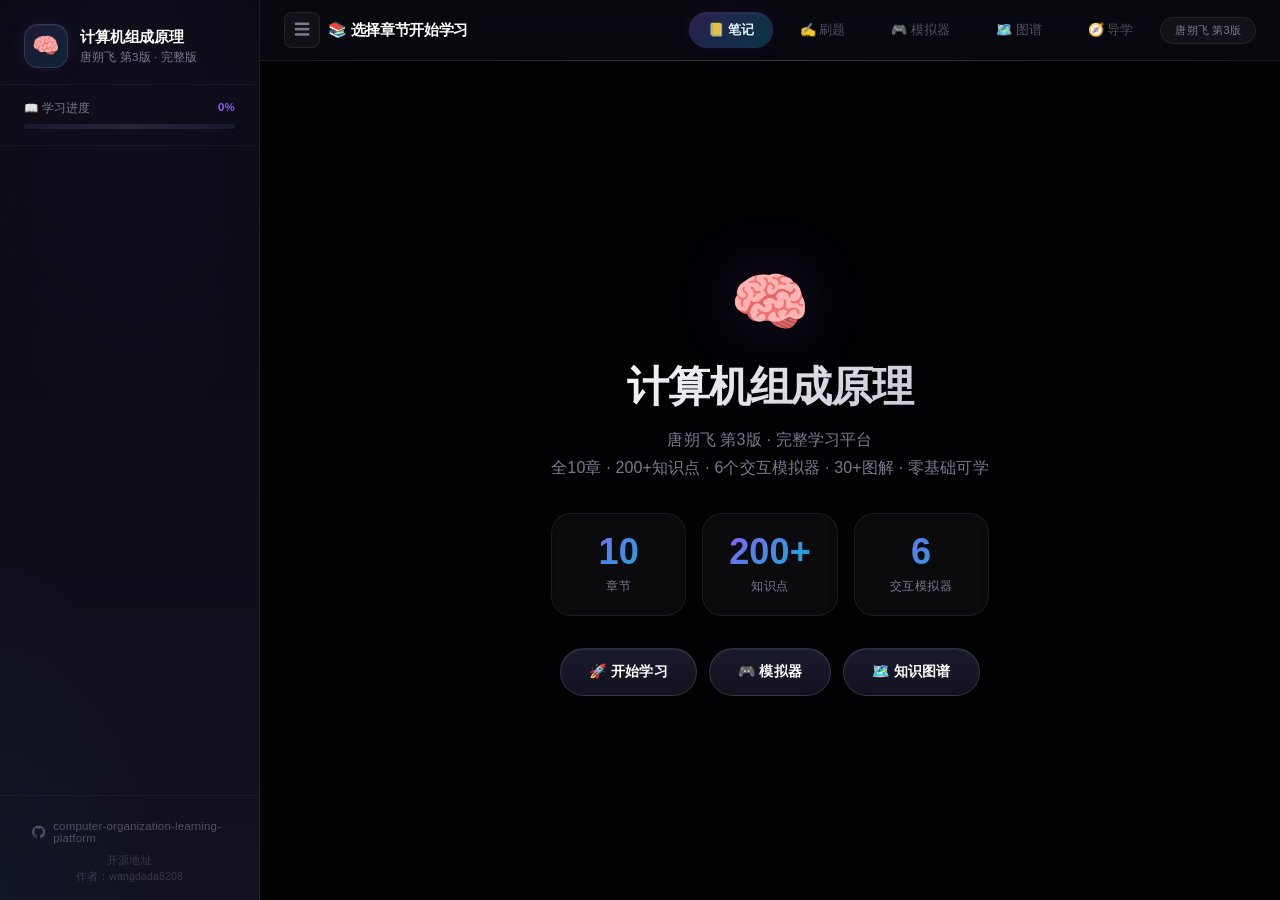
==== commit b0348a72: "fix: 按钮样式升级——实体渐变背景、更亮边框、更强hover阴影" ====
--- a/计算机组成原理学习平台🦞.html
+++ b/计算机组成原理学习平台🦞.html
@@ -681,16 +681,17 @@
 .qbtn{
   padding:14px 28px;
   border-radius:var(--r-full);
-  border:1px solid var(--edge);
-  background:var(--glass);
-  color:var(--moon);
+  border:1.5px solid var(--edge-bright);
+  background:linear-gradient(180deg,var(--surface),var(--depth));
+  color:var(--star);
   cursor:pointer;
   font-size:14px;
   font-weight:600;
   transition:all 0.3s var(--ease-spring);
   position:relative;
   overflow:hidden;
-  letter-spacing:0.01em;
+  letter-spacing:0.02em;
+  box-shadow:var(--shadow-sm),inset 0 1px 0 rgba(255,255,255,0.06);
 }
 
 .qbtn::before{
@@ -703,15 +704,17 @@
 }
 
 .qbtn:hover{
-  transform:translateY(-2px);
+  transform:translateY(-3px);
   border-color:var(--edge-aurora);
-  box-shadow:0 8px 32px rgba(139,92,246,0.1);
+  box-shadow:0 12px 40px rgba(139,92,246,0.15),inset 0 1px 0 rgba(255,255,255,0.1);
   color:var(--star);
 }
 
-.qbtn:hover::before{opacity:1}
-
-.qbtn:active{transform:translateY(0) scale(0.98)}
+.qbtn:hover::before{opacity:0.6}
+
+.qbtn:active{transform:translateY(-1px) scale(0.98)}
+
+.qbtn span{position:relative;z-index:1}
 
 /* ===== 笔记模式 ===== */
 .sec{
@@ -1216,13 +1219,13 @@
 .fbk.er{background:var(--rose-soft);color:var(--rose);border:1px solid rgba(239,68,68,0.2)}
 
 .qa{display:flex;gap:var(--s-3);margin-top:var(--s-5);flex-wrap:wrap}
-.bt{padding:10px 20px;border-radius:var(--r-full);border:1px solid var(--edge);background:var(--glass);color:var(--moon);cursor:pointer;font-size:13px;font-weight:600;transition:all 0.2s var(--ease-smooth)}
-.bt:hover{border-color:var(--edge-bright);background:var(--frost);color:var(--star);transform:translateY(-1px)}
-.bt:active{transform:scale(0.98)}
-.bt.pr{background:linear-gradient(135deg,var(--aurora),var(--ocean));border-color:transparent;color:var(--void);font-weight:700}
-.bt.pr:hover{box-shadow:0 0 24px rgba(139,92,246,0.2);transform:translateY(-2px)}
-.bt.danger{border-color:rgba(239,68,68,0.3);color:var(--rose)}
-.bt.danger:hover{background:var(--rose-soft);transform:translateY(-1px)}
+.bt{padding:10px 20px;border-radius:var(--r-full);border:1.5px solid var(--edge-bright);background:linear-gradient(180deg,var(--surface),var(--depth));color:var(--star);cursor:pointer;font-size:13px;font-weight:600;transition:all 0.25s var(--ease-spring);box-shadow:var(--shadow-sm),inset 0 1px 0 rgba(255,255,255,0.06)}
+.bt:hover{border-color:var(--edge-aurora);background:linear-gradient(180deg,var(--glass-hover),var(--surface));color:var(--star);transform:translateY(-2px);box-shadow:0 8px 28px rgba(139,92,246,0.1),inset 0 1px 0 rgba(255,255,255,0.08)}
+.bt:active{transform:translateY(-1px) scale(0.98)}
+.bt.pr{background:linear-gradient(135deg,var(--aurora),var(--ocean));border-color:transparent;color:var(--void);font-weight:700;box-shadow:0 4px 16px rgba(139,92,246,0.2)}
+.bt.pr:hover{box-shadow:0 8px 32px rgba(139,92,246,0.3);transform:translateY(-2px)}
+.bt.danger{border-color:rgba(239,68,68,0.4);color:var(--rose);background:linear-gradient(180deg,rgba(239,68,68,0.08),var(--depth))}
+.bt.danger:hover{background:linear-gradient(180deg,rgba(239,68,68,0.15),var(--surface));border-color:rgba(239,68,68,0.6);transform:translateY(-2px);box-shadow:0 8px 28px rgba(239,68,68,0.1)}
 
 .sd{padding:var(--s-6) var(--s-4);text-align:center}
 .sd .bs{font-size:48px;font-weight:800;background:linear-gradient(135deg,var(--aurora),var(--ocean));-webkit-background-clip:text;-webkit-text-fill-color:transparent;background-clip:text;line-height:1}
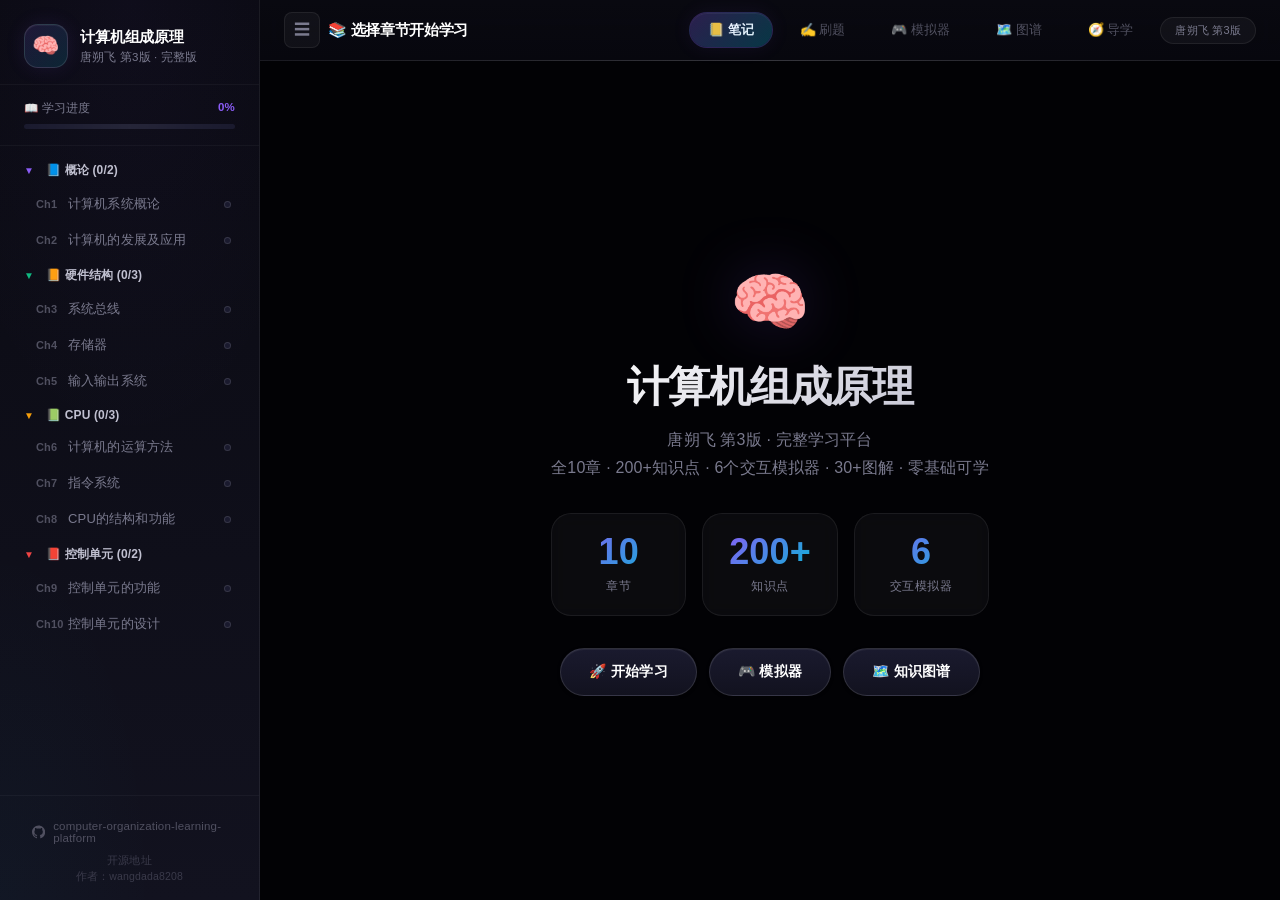
==== commit fc311710: "fix: ReferenceError导致JS崩溃——renderContent不存在，改为挂钩setMode触发数字滚动" ====
--- a/计算机组成原理学习平台🦞.html
+++ b/计算机组成原理学习平台🦞.html
@@ -1325,7 +1325,7 @@
   <div>开源地址</div>
   <div>作者：wangdada8208</div>
 </div></aside>
-<main class="mn"><div class="tb"><button class="hb" onclick="toggleSidebar()" title="目录">☰</button><span class="ti" id="cTitle">📚 选择章节开始学习</span><button class="mb ac" data-mode="notes">📒 笔记</button><button class="mb" data-mode="quiz">✍️ 刷题</button><button class="mb" data-mode="sim">🎮 模拟器</button><button class="mb" data-mode="graph">🗺️ 图谱</button><button class="mb" data-mode="guide">🧭 导学</button><span class="ba" id="cBadge">唐朔飞 第3版</span></div><div class="ct" id="content"><div class="welcome"><div class="welcome-bg"><div class="orb"></div><div class="orb"></div><div class="orb"></div></div><div class="welcome-content"><div class="w-icon">🧠</div><h2>计算机组成原理</h2><p class="desc">唐朔飞 第3版 · 完整学习平台<br>全10章 · 200+知识点 · 6个交互模拟器 · 30+图解 · 零基础可学</p><div class="stats"><div class="stat"><div class="num">10</div><div class="lab">章节</div></div><div class="stat"><div class="num">200+</div><div class="lab">知识点</div></div><div class="stat"><div class="num">6</div><div class="lab">交互模拟器</div></div></div><div class="quick-btns"><button class="qbtn" onclick="document.querySelector('.tp-h').click();document.querySelector('.ci').click()">🚀 开始学习</button><button class="qbtn" onclick="document.querySelector('[data-mode=sim]').click()">🎮 模拟器</button><button class="qbtn" onclick="document.querySelector('[data-mode=graph]').click()">🗺️ 知识图谱</button></div></div></div></div></main>
+<main class="mn"><div class="tb"><button class="hb" onclick="toggleSidebar()" title="目录">☰</button><span class="ti" id="cTitle">📚 选择章节开始学习</span><button class="mb ac" data-mode="notes">📒 笔记</button><button class="mb" data-mode="quiz">✍️ 刷题</button><button class="mb" data-mode="sim">🎮 模拟器</button><button class="mb" data-mode="graph">🗺️ 图谱</button><button class="mb" data-mode="guide">🧭 导学</button><span class="ba" id="cBadge">唐朔飞 第3版</span></div><div class="ct" id="content"><div class="welcome"><div class="welcome-bg"><div class="orb"></div><div class="orb"></div><div class="orb"></div></div><div class="welcome-content"><div class="w-icon">🧠</div><h2>计算机组成原理</h2><p class="desc">唐朔飞 第3版 · 完整学习平台<br>全10章 · 200+知识点 · 6个交互模拟器 · 30+图解 · 零基础可学</p><div class="stats"><div class="stat"><div class="num">10</div><div class="lab">章节</div></div><div class="stat"><div class="num">200+</div><div class="lab">知识点</div></div><div class="stat"><div class="num">6</div><div class="lab">交互模拟器</div></div></div><div class="quick-btns"><button class="qbtn" onclick="document.querySelector('.tp').classList.remove('cl');setTimeout(function(){document.querySelector('.ci').click()},50)">🚀 开始学习</button><button class="qbtn" onclick="document.querySelector('[data-mode=sim]').click()">🎮 模拟器</button><button class="qbtn" onclick="document.querySelector('[data-mode=graph]').click()">🗺️ 知识图谱</button></div></div></div></div></main>
 <div class="sb-overlay" id="sbOverlay" onclick="toggleSidebar()"></div>
 
 <script>
@@ -2150,21 +2150,23 @@
     requestAnimationFrame(update);
   }
 
-  // Hook into welcome page rendering
-  const originalRenderContent=renderContent;
-  renderContent=function(){
-    originalRenderContent();
+  // Hook into setMode to trigger on welcome page
+  const originalSetModeForCountUp=setMode;
+  setMode=function(m){
+    originalSetModeForCountUp(m);
     setTimeout(()=>{
-      document.querySelectorAll('.stat .num').forEach(el=>{
-        const text=el.textContent;
-        const num=parseInt(text);
-        const suffix=text.replace(/[0-9]/g,'');
-        if(!isNaN(num)){
-          el.dataset.suffix=suffix;
-          el.textContent='0'+suffix;
-          countUp(el,num);
-        }
-      });
+      if(!curCh && m!=='sim' && m!=='graph' && m!=='guide'){
+        document.querySelectorAll('.stat .num').forEach(el=>{
+          const text=el.textContent;
+          const num=parseInt(text);
+          const suffix=text.replace(/[0-9]/g,'');
+          if(!isNaN(num)){
+            el.dataset.suffix=suffix;
+            el.textContent='0'+suffix;
+            countUp(el,num);
+          }
+        });
+      }
     },300);
   };
 })();
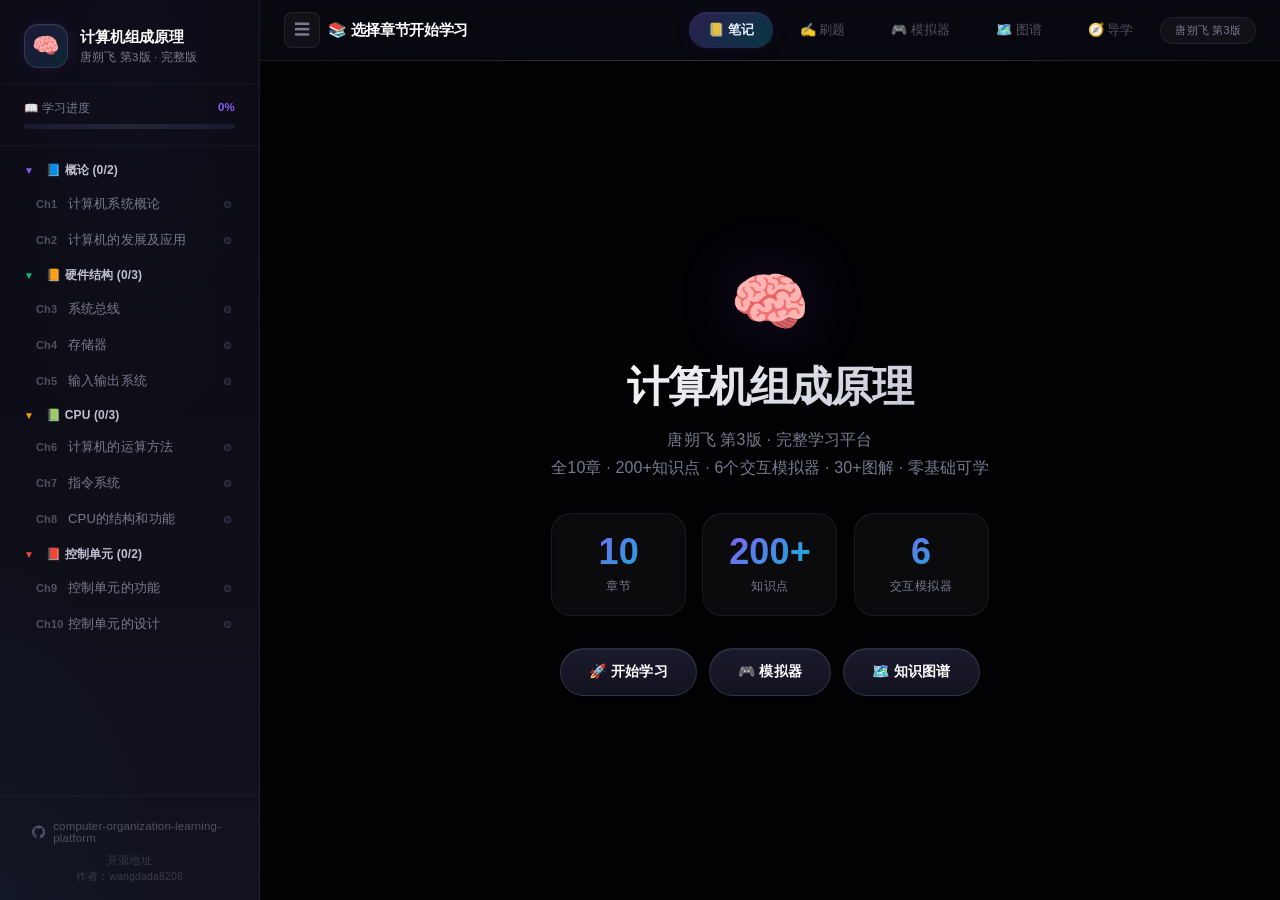
==== commit 29405e3c: "🔒 安全加固：.gitignore 补充敏感文件规则 + Build脚本去用户名路径 - build_step2.py / build_step3.py: 硬编码 /Users/wangdada/ 替" ====
--- a/计算机组成原理学习平台🦞.html
+++ b/计算机组成原理学习平台🦞.html
@@ -720,6 +720,7 @@
 .sec{
   max-width:800px;
   margin:0 auto;
+  padding:0;
   animation:contentIn 0.5s var(--ease-out) both;
 }
 
@@ -1184,7 +1185,6 @@
 }
 
 /* ===== 兼容层：旧class映射到新设计系统 ===== */
-.sec{padding:0;animation:contentIn 0.5s var(--ease-out) both}
 .sec.ac{display:block}
 .sec h3{font-size:24px;font-weight:800;margin-bottom:var(--s-2);letter-spacing:-0.02em;background:linear-gradient(135deg,var(--star),var(--moon));-webkit-background-clip:text;-webkit-text-fill-color:transparent;background-clip:text}
 .sec .chd{color:var(--dust);font-size:14px;margin-bottom:var(--s-8);line-height:1.7}
@@ -1258,9 +1258,9 @@
 /* ===== 响应式 ===== */
 @media(max-width:768px){
   .sb{position:fixed;left:0;top:0;height:100vh;transform:translateX(-100%);transition:transform 0.4s var(--ease-out);z-index:100}
-  .sb.op{transform:translateX(0)}
+  .sb.open{transform:translateX(0)}
   .sb-overlay{position:fixed;inset:0;background:rgba(0,0,0,0.6);backdrop-filter:blur(4px);z-index:99;opacity:0;pointer-events:none;transition:opacity 0.3s ease}
-  .sb-overlay.vis{opacity:1;pointer-events:auto}
+  .sb-overlay.show{opacity:1;pointer-events:auto}
   .mn{width:100%}
   .stats{grid-template-columns:1fr}
   .welcome h2{font-size:32px}
@@ -1597,13 +1597,23 @@
   runSim(0);
 }
 
+// 缓存 Canvas 引用，避免 sim_draw 中重复查询
+let simCanvasEl=null, simCtx=null;
+function simGetCtx(){
+  if(!simCanvasEl){simCanvasEl=document.getElementById('simCanvas');simCtx=simCanvasEl.getContext('2d');}
+  return {canvas:simCanvasEl, ctx:simCtx};
+}
+
 function runSim(n){
   if(simAnimId){cancelAnimationFrame(simAnimId);simAnimId=null;}
   document.querySelectorAll('.sim-selector button').forEach((b,i)=>b.classList.toggle('ac',i===n));
-  let canvas=document.getElementById('simCanvas'), ctx=canvas.getContext('2d');
+  let {canvas, ctx}=simGetCtx();
   document.getElementById('simInfo').textContent='';
   [sim0_render,sim1_render,sim2_render,sim3_render,sim4_render,sim5_render][n](canvas,ctx);
 }
+
+// -- HTML 转义（防 XSS）--
+function escHtml(s){return String(s).replace(/&/g,'&amp;').replace(/"/g,'&quot;').replace(/</g,'&lt;').replace(/>/g,'&gt;');}
 
 // -- Canvas helpers --
 function simClear(ctx,c,w,h){ctx.fillStyle='#111';ctx.fillRect(0,0,w||600,h||300);}
@@ -1617,12 +1627,12 @@
   simText(ctx,20,30,'🔢 数制转换器','#4facfe',14);
   ctx.strokeStyle='#333';ctx.beginPath();ctx.moveTo(20,40);ctx.lineTo(580,40);ctx.stroke();
 
-  document.getElementById('simCtrl').innerHTML='<input type="number" id="s0in" placeholder="输入十进制整数" value="'+((simData.v!=null)?simData.v:'42')+'" oninput="sim0_draw()" style="width:160px;padding:6px 10px;border-radius:6px;border:1px solid var(--border-default);background:var(--bg-surface);color:var(--text-primary)">';
+  document.getElementById('simCtrl').innerHTML='<input type="number" id="s0in" placeholder="输入十进制整数" value="'+escHtml((simData.v!=null)?simData.v:'42')+'" oninput="sim0_draw()" style="width:160px;padding:6px 10px;border-radius:6px;border:1px solid var(--border-default);background:var(--bg-surface);color:var(--text-primary)">';
   if(simData.v==null)simData.v=42;
   sim0_draw();
 }
 function sim0_draw(){
-  let canvas=document.getElementById('simCanvas'), ctx=canvas.getContext('2d');
+  let {ctx}=simGetCtx();
   simClear(ctx,600,300);
   simText(ctx,20,30,'🔢 数制转换器','#4facfe',14);
   let v=parseInt(document.getElementById('s0in').value)||0; simData.v=v;
@@ -1641,12 +1651,12 @@
 // ---- SIM 1: 补码计算器 ----
 function sim1_render(canvas,ctx){
   simClear(ctx,600,300);
-  document.getElementById('simCtrl').innerHTML='<input type="number" id="s1in" placeholder="输入十进制数" value="'+((simData.v!=null)?simData.v:'-7')+'" onchange="sim1_draw()" style="width:140px;padding:6px 10px;border-radius:6px;border:1px solid var(--border-default);background:var(--bg-surface);color:var(--text-primary)"> <select id="s1bw" onchange="sim1_draw()" style="padding:6px 10px;border-radius:6px;border:1px solid var(--border-default);background:var(--bg-surface);color:var(--text-primary)"><option>8</option><option>16</option><option>32</option></select> 位宽';
+  document.getElementById('simCtrl').innerHTML='<input type="number" id="s1in" placeholder="输入十进制数" value="'+escHtml((simData.v!=null)?simData.v:'-7')+'" onchange="sim1_draw()" style="width:140px;padding:6px 10px;border-radius:6px;border:1px solid var(--border-default);background:var(--bg-surface);color:var(--text-primary)"> <select id="s1bw" onchange="sim1_draw()" style="padding:6px 10px;border-radius:6px;border:1px solid var(--border-default);background:var(--bg-surface);color:var(--text-primary)"><option>8</option><option>16</option><option>32</option></select> 位宽';
   if(simData.v==null)simData.v=-7;
   sim1_draw();
 }
 function sim1_draw(){
-  let canvas=document.getElementById('simCanvas'), ctx=canvas.getContext('2d');
+  let {ctx}=simGetCtx();
   simClear(ctx,600,300);
   simText(ctx,20,30,'🧮 补码计算器','#ffa502',14);
   let v=parseInt(document.getElementById('s1in').value)||0, bw=parseInt(document.getElementById('s1bw').value); simData.v=v;
@@ -1687,12 +1697,12 @@
 // ---- SIM 2: IEEE 754 浮点数解析器 ----
 function sim2_render(canvas,ctx){
   simClear(ctx,600,300);
-  document.getElementById('simCtrl').innerHTML='<input type="text" id="s2in" placeholder="输入浮点数" value="'+((simData.f!=null)?simData.f:'-12.375')+'" onchange="sim2_draw()" style="width:160px;padding:6px 10px;border-radius:6px;border:1px solid var(--border-default);background:var(--bg-surface);color:var(--text-primary)">';
+  document.getElementById('simCtrl').innerHTML='<input type="text" id="s2in" placeholder="输入浮点数" value="'+escHtml((simData.f!=null)?simData.f:'-12.375')+'" onchange="sim2_draw()" style="width:160px;padding:6px 10px;border-radius:6px;border:1px solid var(--border-default);background:var(--bg-surface);color:var(--text-primary)">';
   if(simData.f==null)simData.f='-12.375';
   sim2_draw();
 }
 function sim2_draw(){
-  let canvas=document.getElementById('simCanvas'), ctx=canvas.getContext('2d');
+  let {ctx}=simGetCtx();
   simClear(ctx,600,300);
   let fstr=document.getElementById('s2in').value, f=parseFloat(fstr); simData.f=fstr;
   if(isNaN(f)){simText(ctx,230,150,'请输入有效浮点数','#ff4757',14);document.getElementById('simInfo').textContent='';return;}
@@ -1765,7 +1775,7 @@
   simAnimId=setTimeout(()=>sim3_loop(),1000);
 }
 function sim3_draw(){
-  let canvas=document.getElementById('simCanvas'), ctx=canvas.getContext('2d');
+  let {ctx}=simGetCtx();
   simClear(ctx,600,300);
   simText(ctx,20,25,'⏱ 五段流水线 IF→ID→EX→MEM→WB','#4facfe',13);
   let stages=['IF','ID','EX','MEM','WB'], cols=['#ff6b6b','#ffa502','#2ed573','#1e90ff','#a55eea'];
@@ -1780,7 +1790,7 @@
       simFill(ctx,sx+ci*sw,ry,sw,30,'#222');
       if(ci===r.col-1){
         let alpha=Math.min(1,1-(r.ticks%2)*0.4);
-        simFill(ctx,sx+ci*sw,ry,sw,30,cols[ci].replace(')','')+',0.6)');
+        simFill(ctx,sx+ci*sw,ry,sw,30,cols[ci].replace(')','')+','+alpha+')');
         simText(ctx,sx+ci*sw+sw/2-8,ry+20,r.instr,'#fff',11);
       }
     }
@@ -1794,11 +1804,11 @@
 function sim4_render(canvas,ctx){
   simClear(ctx,600,300);
   if(!simData.cache)simData.cache={addr:'0xA3F8',mode:0}; // 0=direct 1=2way 2=4way
-  document.getElementById('simCtrl').innerHTML='<input type="text" id="s4addr" placeholder="十六进制地址" value="'+simData.cache.addr+'" onchange="sim4_draw()" style="width:140px;padding:6px 10px;border-radius:6px;border:1px solid var(--border-default);background:var(--bg-surface);color:var(--text-primary)"> <select id="s4mode" onchange="sim4_draw()" style="padding:6px 10px;border-radius:6px;border:1px solid var(--border-default);background:var(--bg-surface);color:var(--text-primary)"><option'+(simData.cache.mode===0?' selected':'')+'>直接映射</option><option'+(simData.cache.mode===1?' selected':'')+'>2路组相联</option><option'+(simData.cache.mode===2?' selected':'')+'>4路组相联</option></select>';
+  document.getElementById('simCtrl').innerHTML='<input type="text" id="s4addr" placeholder="十六进制地址" value="'+escHtml(simData.cache.addr)+'" onchange="sim4_draw()" style="width:140px;padding:6px 10px;border-radius:6px;border:1px solid var(--border-default);background:var(--bg-surface);color:var(--text-primary)"> <select id="s4mode" onchange="sim4_draw()" style="padding:6px 10px;border-radius:6px;border:1px solid var(--border-default);background:var(--bg-surface);color:var(--text-primary)"><option'+(simData.cache.mode===0?' selected':'')+'>直接映射</option><option'+(simData.cache.mode===1?' selected':'')+'>2路组相联</option><option'+(simData.cache.mode===2?' selected':'')+'>4路组相联</option></select>';
   sim4_draw();
 }
 function sim4_draw(){
-  let canvas=document.getElementById('simCanvas'), ctx=canvas.getContext('2d');
+  let {ctx}=simGetCtx();
   simClear(ctx,600,300);
   simText(ctx,20,30,'🗂 Cache 地址映射','#ffa502',14);
   let addrStr=document.getElementById('s4addr').value, modeEl=document.getElementById('s4mode');
@@ -1857,7 +1867,7 @@
   sim5_draw();
 }
 function sim5_draw(){
-  let canvas=document.getElementById('simCanvas'), ctx=canvas.getContext('2d');
+  let {ctx}=simGetCtx();
   simClear(ctx,600,300);
   simText(ctx,20,25,'🔗 取指周期数据通路','#4facfe',13);
   let components=[
@@ -2061,7 +2071,14 @@
     ctx.stroke();
   }
 
+  let animPaused=false;
+  document.addEventListener('visibilitychange',()=>{
+    animPaused=document.hidden;
+    if(!animPaused) animate();
+  });
+
   function animate(){
+    if(animPaused) return;
     ctx.clearRect(0,0,w,h);
     drawWave();
     particles.forEach(p=>{p.update();p.draw();});
@@ -2078,7 +2095,14 @@
   let mx=-100,my=-100,cx=-100,cy=-100;
   document.addEventListener('mousemove',e=>{mx=e.clientX;my=e.clientY;});
 
+  let glowPaused=false;
+  document.addEventListener('visibilitychange',()=>{
+    glowPaused=document.hidden;
+    if(!glowPaused) updateGlow();
+  });
+
   function updateGlow(){
+    if(glowPaused) return;
     cx+=(mx-cx)*0.1;
     cy+=(my-cy)*0.1;
     glow.style.cssText=`position:fixed;left:${cx-150}px;top:${cy-150}px;width:300px;height:300px;border-radius:50%;background:radial-gradient(circle,rgba(139,92,246,0.08),transparent 70%);pointer-events:none;z-index:9999;mix-blend-mode:screen;transition:none;`;
